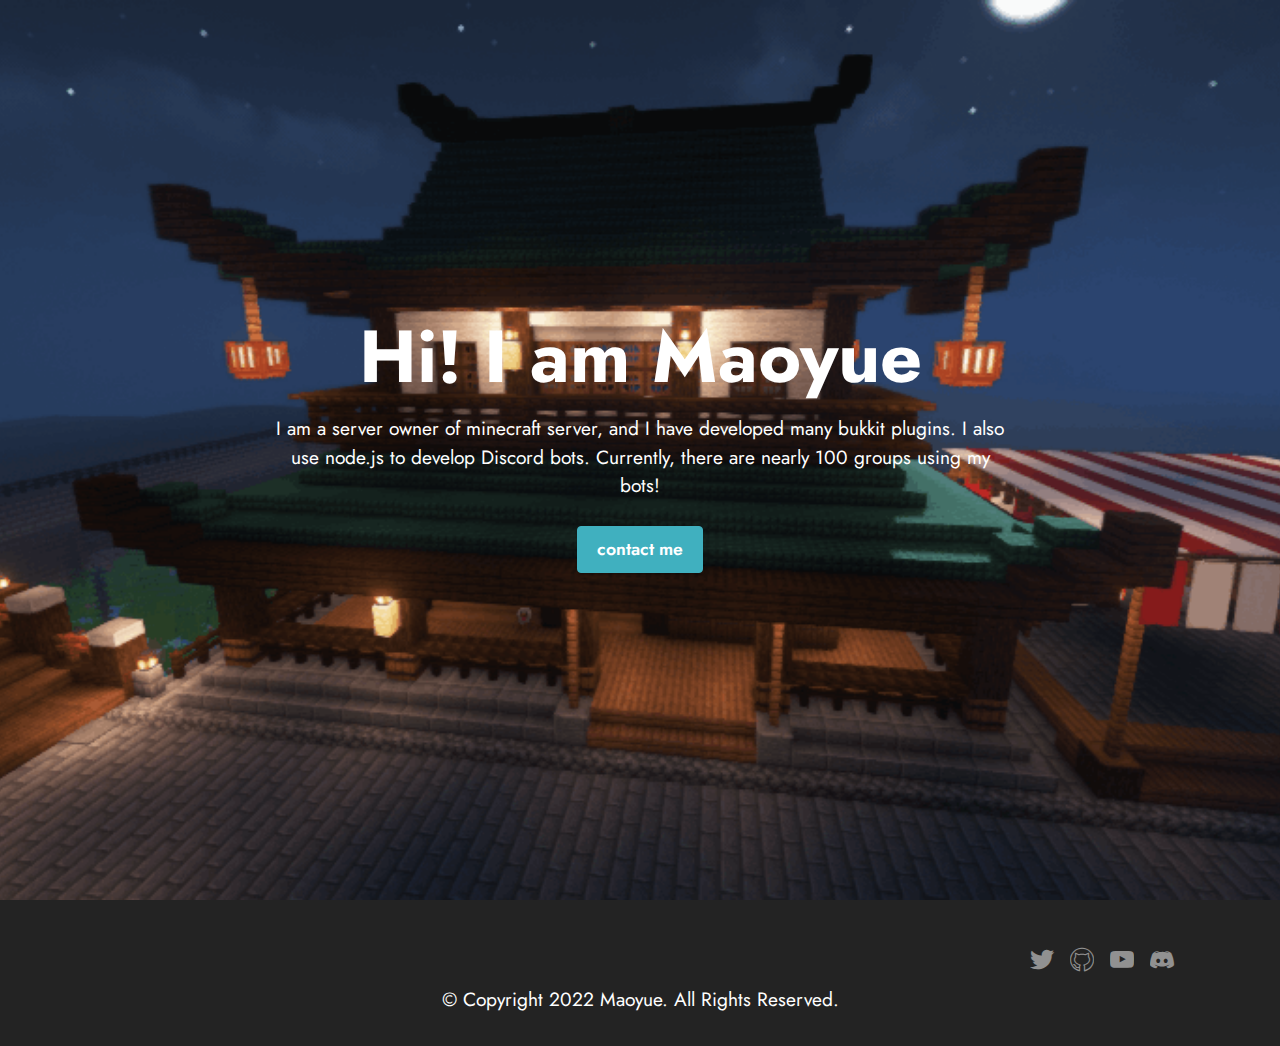
==== index.html @ 78813591 "Add files via upload" ====
<!DOCTYPE html>
<html  >
<head>
  <!-- Site made with Mobirise Website Builder v5.6.11, https://mobirise.com -->
  <meta charset="UTF-8">
  <meta http-equiv="X-UA-Compatible" content="IE=edge">
  <meta name="generator" content="Mobirise v5.6.11, mobirise.com">
  <meta name="twitter:card" content="summary_large_image"/>
  <meta name="twitter:image:src" content="">
  <meta property="og:image" content="">
  <meta name="twitter:title" content="maoyue.me | home">
  <meta name="viewport" content="width=device-width, initial-scale=1, minimum-scale=1">
  <link rel="shortcut icon" href="assets/images/0f787718e14e277b7a47b84ead14e228-128x128.png" type="image/x-icon">
  <meta name="description" content="">
  
  
  <title>maoyue.me | home</title>
  <link rel="stylesheet" href="assets/web/assets/mobirise-icons/mobirise-icons.css">
  <link rel="stylesheet" href="assets/bootstrap/css/bootstrap.min.css">
  <link rel="stylesheet" href="assets/bootstrap/css/bootstrap-grid.min.css">
  <link rel="stylesheet" href="assets/bootstrap/css/bootstrap-reboot.min.css">
  <link rel="stylesheet" href="assets/parallax/jarallax.css">
  <link rel="stylesheet" href="assets/socicon/css/styles.css">
  <link rel="stylesheet" href="assets/theme/css/style.css">
  <link rel="preload" href="https://fonts.googleapis.com/css?family=Jost:100,200,300,400,500,600,700,800,900,100i,200i,300i,400i,500i,600i,700i,800i,900i&display=swap" as="style" onload="this.onload=null;this.rel='stylesheet'">
  <noscript><link rel="stylesheet" href="https://fonts.googleapis.com/css?family=Jost:100,200,300,400,500,600,700,800,900,100i,200i,300i,400i,500i,600i,700i,800i,900i&display=swap"></noscript>
  <link rel="preload" as="style" href="assets/mobirise/css/mbr-additional.css"><link rel="stylesheet" href="assets/mobirise/css/mbr-additional.css" type="text/css">
  
  
  
  
</head>
<body>
  
  <section data-bs-version="5.1" class="header1 cid-s48MCQYojq mbr-fullscreen mbr-parallax-background" id="header1-f">

    

    

    <div class="align-center container">
        <div class="row justify-content-center">
            <div class="col-12 col-lg-8">
                <h1 class="mbr-section-title mbr-fonts-style mb-3 display-1"><strong>Hi! I am Maoyue</strong></h1>
                
                <p class="mbr-text mbr-fonts-style display-7">I am a server owner of minecraft server, and I have developed many bukkit plugins. I also use node.js to develop Discord bots. Currently, there are nearly 100 groups using my bots!</p>
                <div class="mbr-section-btn mt-3"><a class="btn btn-success display-4" href="https://maoyue.me/contact">contact me<br></a></div>
            </div>
        </div>
    </div>
</section>

<section data-bs-version="5.1" class="footer3 cid-s48P1Icc8J" once="footers" id="footer3-i">

    

    

    <div class="container">
        <div class="media-container-row align-center mbr-white">
            <div class="row row-links">
                <ul class="foot-menu">
                    
                    
                    
                    
                    
                <li class="foot-menu-item mbr-fonts-style display-7"></li><li class="foot-menu-item mbr-fonts-style display-7"></li><li class="foot-menu-item mbr-fonts-style display-7"></li></ul>
            </div>
            <div class="row social-row">
                <div class="social-list align-right pb-2">
                    
                    
                    
                    
                    
                    
                <div class="soc-item">
                        <a href="https://twitter.com/xiaoyua4997" target="_blank">
                            <span class="mbr-iconfont mbr-iconfont-social socicon-twitter socicon"></span>
                        </a>
                    </div><div class="soc-item">
                        <a href="https://github.com/MagicTeaMC" target="_blank">
                            <span class="mbr-iconfont mbr-iconfont-social mbri-github"></span>
                        </a>
                    </div><div class="soc-item">
                        <a href="https://www.youtube.com/channel/UCyjsH37Ox4dvccGBCfK5Naw" target="_blank">
                            <span class="mbr-iconfont mbr-iconfont-social socicon-youtube socicon"></span>
                        </a>
                    </div><div class="soc-item">
                        <a href="https://discord.com/users/830785952469352448" target="_blank">
                            <span class="mbr-iconfont mbr-iconfont-social socicon-discord socicon"></span>
                        </a>
                    </div></div>
            </div>
            <div class="row row-copirayt">
                <p class="mbr-text mb-0 mbr-fonts-style mbr-white align-center display-7">
                    © Copyright 2022 Maoyue. All Rights Reserved.
                </p>
            </div>
        </div>
    </div>
  
  
</body>
</html>
---- assets/web/assets/mobirise-icons/mobirise-icons.css ----
@font-face {
  font-family: 'MobiriseIcons';
  src:  url('mobirise-icons.eot?spat4u');
  src:  url('mobirise-icons.eot?spat4u#iefix') format('embedded-opentype'),
    url('mobirise-icons.ttf?spat4u') format('truetype'),
    url('mobirise-icons.woff?spat4u') format('woff'),
    url('mobirise-icons.svg?spat4u#MobiriseIcons') format('svg');
  font-weight: normal;
  font-style: normal;
  font-display: swap;
}

[class^="mbri-"], [class*=" mbri-"] {
  /* use !important to prevent issues with browser extensions that change fonts */
  font-family: MobiriseIcons !important;
  speak: none;
  font-style: normal;
  font-weight: normal;
  font-variant: normal;
  text-transform: none;
  line-height: 1;

  /* Better Font Rendering =========== */
  -webkit-font-smoothing: antialiased;
  -moz-osx-font-smoothing: grayscale;
}

.mbri-add-submenu:before {
  content: "\e900";
}
.mbri-alert:before {
  content: "\e901";
}
.mbri-align-center:before {
  content: "\e902";
}
.mbri-align-justify:before {
  content: "\e903";
}
.mbri-align-left:before {
  content: "\e904";
}
.mbri-align-right:before {
  content: "\e905";
}
.mbri-android:before {
  content: "\e906";
}
.mbri-apple:before {
  content: "\e907";
}
.mbri-arrow-down:before {
  content: "\e908";
}
.mbri-arrow-next:before {
  content: "\e909";
}
.mbri-arrow-prev:before {
  content: "\e90a";
}
.mbri-arrow-up:before {
  content: "\e90b";
}
.mbri-bold:before {
  content: "\e90c";
}
.mbri-bookmark:before {
  content: "\e90d";
}
.mbri-bootstrap:before {
  content: "\e90e";
}
.mbri-briefcase:before {
  content: "\e90f";
}
.mbri-browse:before {
  content: "\e910";
}
.mbri-bulleted-list:before {
  content: "\e911";
}
.mbri-calendar:before {
  content: "\e912";
}
.mbri-camera:before {
  content: "\e913";
}
.mbri-cart-add:before {
  content: "\e914";
}
.mbri-cart-full:before {
  content: "\e915";
}
.mbri-cash:before {
  content: "\e916";
}
.mbri-change-style:before {
  content: "\e917";
}
.mbri-chat:before {
  content: "\e918";
}
.mbri-clock:before {
  content: "\e919";
}
.mbri-close:before {
  content: "\e91a";
}
.mbri-cloud:before {
  content: "\e91b";
}
.mbri-code:before {
  content: "\e91c";
}
.mbri-contact-form:before {
  content: "\e91d";
}
.mbri-credit-card:before {
  content: "\e91e";
}
.mbri-cursor-click:before {
  content: "\e91f";
}
.mbri-cust-feedback:before {
  content: "\e920";
}
.mbri-database:before {
  content: "\e921";
}
.mbri-delivery:before {
  content: "\e922";
}
.mbri-desktop:before {
  content: "\e923";
}
.mbri-devices:before {
  content: "\e924";
}
.mbri-down:before {
  content: "\e925";
}
.mbri-download:before {
  content: "\e989";
}
.mbri-drag-n-drop:before {
  content: "\e927";
}
.mbri-drag-n-drop2:before {
  content: "\e928";
}
.mbri-edit:before {
  content: "\e929";
}
.mbri-edit2:before {
  content: "\e92a";
}
.mbri-error:before {
  content: "\e92b";
}
.mbri-extension:before {
  content: "\e92c";
}
.mbri-features:before {
  content: "\e92d";
}
.mbri-file:before {
  content: "\e92e";
}
.mbri-flag:before {
  content: "\e92f";
}
.mbri-folder:before {
  content: "\e930";
}
.mbri-gift:before {
  content: "\e931";
}
.mbri-github:before {
  content: "\e932";
}
.mbri-globe:before {
  content: "\e933";
}
.mbri-globe-2:before {
  content: "\e934";
}
.mbri-growing-chart:before {
  content: "\e935";
}
.mbri-hearth:before {
  content: "\e936";
}
.mbri-help:before {
  content: "\e937";
}
.mbri-home:before {
  content: "\e938";
}
.mbri-hot-cup:before {
  content: "\e939";
}
.mbri-idea:before {
  content: "\e93a";
}
.mbri-image-gallery:before {
  content: "\e93b";
}
.mbri-image-slider:before {
  content: "\e93c";
}
.mbri-info:before {
  content: "\e93d";
}
.mbri-italic:before {
  content: "\e93e";
}
.mbri-key:before {
  content: "\e93f";
}
.mbri-laptop:before {
  content: "\e940";
}
.mbri-layers:before {
  content: "\e941";
}
.mbri-left-right:before {
  content: "\e942";
}
.mbri-left:before {
  content: "\e943";
}
.mbri-letter:before {
  content: "\e944";
}
.mbri-like:before {
  content: "\e945";
}
.mbri-link:before {
  content: "\e946";
}
.mbri-lock:before {
  content: "\e947";
}
.mbri-login:before {
  content: "\e948";
}
.mbri-logout:before {
  content: "\e949";
}
.mbri-magic-stick:before {
  content: "\e94a";
}
.mbri-map-pin:before {
  content: "\e94b";
}
.mbri-menu:before {
  content: "\e94c";
}
.mbri-mobile:before {
  content: "\e94d";
}
.mbri-mobile2:before {
  content: "\e94e";
}
.mbri-mobirise:before {
  content: "\e94f";
}
.mbri-more-horizontal:before {
  content: "\e950";
}
.mbri-more-vertical:before {
  content: "\e951";
}
.mbri-music:before {
  content: "\e952";
}
.mbri-new-file:before {
  content: "\e953";
}
.mbri-numbered-list:before {
  content: "\e954";
}
.mbri-opened-folder:before {
  content: "\e955";
}
.mbri-pages:before {
  content: "\e956";
}
.mbri-paper-plane:before {
  content: "\e957";
}
.mbri-paperclip:before {
  content: "\e958";
}
.mbri-photo:before {
  content: "\e959";
}
.mbri-photos:before {
  content: "\e95a";
}
.mbri-pin:before {
  content: "\e95b";
}
.mbri-play:before {
  content: "\e95c";
}
.mbri-plus:before {
  content: "\e95d";
}
.mbri-preview:before {
  content: "\e95e";
}
.mbri-print:before {
  content: "\e95f";
}
.mbri-protect:before {
  content: "\e960";
}
.mbri-question:before {
  content: "\e961";
}
.mbri-quote-left:before {
  content: "\e962";
}
.mbri-quote-right:before {
  content: "\e963";
}
.mbri-refresh:before {
  content: "\e964";
}
.mbri-responsive:before {
  content: "\e965";
}
.mbri-right:before {
  content: "\e966";
}
.mbri-rocket:before {
  content: "\e967";
}
.mbri-sad-face:before {
  content: "\e968";
}
.mbri-sale:before {
  content: "\e969";
}
.mbri-save:before {
  content: "\e96a";
}
.mbri-search:before {
  content: "\e96b";
}
.mbri-setting:before {
  content: "\e96c";
}
.mbri-setting2:before {
  content: "\e96d";
}
.mbri-setting3:before {
  content: "\e96e";
}
.mbri-share:before {
  content: "\e96f";
}
.mbri-shopping-bag:before {
  content: "\e970";
}
.mbri-shopping-basket:before {
  content: "\e971";
}
.mbri-shopping-cart:before {
  content: "\e972";
}
.mbri-sites:before {
  content: "\e973";
}
.mbri-smile-face:before {
  content: "\e974";
}
.mbri-speed:before {
  content: "\e975";
}
.mbri-star:before {
  content: "\e976";
}
.mbri-success:before {
  content: "\e977";
}
.mbri-sun:before {
  content: "\e978";
}
.mbri-sun2:before {
  content: "\e979";
}
.mbri-tablet:before {
  content: "\e97a";
}
.mbri-tablet-vertical:before {
  content: "\e97b";
}
.mbri-target:before {
  content: "\e97c";
}
.mbri-timer:before {
  content: "\e97d";
}
.mbri-to-ftp:before {
  content: "\e97e";
}
.mbri-to-local-drive:before {
  content: "\e97f";
}
.mbri-touch-swipe:before {
  content: "\e980";
}
.mbri-touch:before {
  content: "\e981";
}
.mbri-trash:before {
  content: "\e982";
}
.mbri-underline:before {
  content: "\e983";
}
.mbri-unlink:before {
  content: "\e984";
}
.mbri-unlock:before {
  content: "\e985";
}
.mbri-up-down:before {
  content: "\e986";
}
.mbri-up:before {
  content: "\e987";
}
.mbri-update:before {
  content: "\e988";
}
.mbri-upload:before {
 content: "\e926"; 
}
.mbri-user:before {
  content: "\e98a";
}
.mbri-user2:before {
  content: "\e98b";
}
.mbri-users:before {
  content: "\e98c";
}
.mbri-video:before {
  content: "\e98d";
}
.mbri-video-play:before {
  content: "\e98e";
}
.mbri-watch:before {
  content: "\e98f";
}
.mbri-website-theme:before {
  content: "\e990";
}
.mbri-wifi:before {
  content: "\e991";
}
.mbri-windows:before {
  content: "\e992";
}
.mbri-zoom-out:before {
  content: "\e993";
}
.mbri-redo:before {
  content: "\e994";
}
.mbri-undo:before {
  content: "\e995";
}
---- assets/parallax/jarallax.css ----
.jarallax {
    position: relative;
    z-index: 0;
}
.jarallax > .jarallax-img {
    position: absolute;
    object-fit: cover;
    /* support for plugin https://github.com/bfred-it/object-fit-images */
    font-family: 'object-fit: cover;';
    top: 0;
    left: 0;
    width: 100%;
    height: 100%;
    z-index: -1;
}
---- assets/socicon/css/styles.css ----
@charset "UTF-8";

@font-face {
  font-family: 'Socicon';
  src:  url('../fonts/socicon.eot');
  src:  url('../fonts/socicon.eot?#iefix') format('embedded-opentype'),
    url('../fonts/socicon.woff2') format('woff2'),
    url('../fonts/socicon.ttf') format('truetype'),
    url('../fonts/socicon.woff') format('woff'),
    url('../fonts/socicon.svg#socicon') format('svg');
  font-weight: normal;
  font-style: normal;
  font-display: swap;
}

[data-icon]:before {
  font-family: "socicon" !important;
  content: attr(data-icon);
  font-style: normal !important;
  font-weight: normal !important;
  font-variant: normal !important;
  text-transform: none !important;
  speak: none;
  line-height: 1;
  -webkit-font-smoothing: antialiased;
  -moz-osx-font-smoothing: grayscale;
}

[class^="socicon-"], [class*=" socicon-"] {
  /* use !important to prevent issues with browser extensions that change fonts */
  font-family: 'Socicon' !important;
  speak: none;
  font-style: normal;
  font-weight: normal;
  font-variant: normal;
  text-transform: none;
  line-height: 1;

  /* Better Font Rendering =========== */
  -webkit-font-smoothing: antialiased;
  -moz-osx-font-smoothing: grayscale;
}

.socicon-eitaa:before {
  content: "\e97c";
}
.socicon-soroush:before {
  content: "\e97d";
}
.socicon-bale:before {
  content: "\e97e";
}
.socicon-zazzle:before {
  content: "\e97b";
}
.socicon-society6:before {
  content: "\e97a";
}
.socicon-redbubble:before {
  content: "\e979";
}
.socicon-avvo:before {
  content: "\e978";
}
.socicon-stitcher:before {
  content: "\e977";
}
.socicon-googlehangouts:before {
  content: "\e974";
}
.socicon-dlive:before {
  content: "\e975";
}
.socicon-vsco:before {
  content: "\e976";
}
.socicon-flipboard:before {
  content: "\e973";
}
.socicon-ubuntu:before {
  content: "\e958";
}
.socicon-artstation:before {
  content: "\e959";
}
.socicon-invision:before {
  content: "\e95a";
}
.socicon-torial:before {
  content: "\e95b";
}
.socicon-collectorz:before {
  content: "\e95c";
}
.socicon-seenthis:before {
  content: "\e95d";
}
.socicon-googleplaymusic:before {
  content: "\e95e";
}
.socicon-debian:before {
  content: "\e95f";
}
.socicon-filmfreeway:before {
  content: "\e960";
}
.socicon-gnome:before {
  content: "\e961";
}
.socicon-itchio:before {
  content: "\e962";
}
.socicon-jamendo:before {
  content: "\e963";
}
.socicon-mix:before {
  content: "\e964";
}
.socicon-sharepoint:before {
  content: "\e965";
}
.socicon-tinder:before {
  content: "\e966";
}
.socicon-windguru:before {
  content: "\e967";
}
.socicon-cdbaby:before {
  content: "\e968";
}
.socicon-elementaryos:before {
  content: "\e969";
}
.socicon-stage32:before {
  content: "\e96a";
}
.socicon-tiktok:before {
  content: "\e96b";
}
.socicon-gitter:before {
  content: "\e96c";
}
.socicon-letterboxd:before {
  content: "\e96d";
}
.socicon-threema:before {
  content: "\e96e";
}
.socicon-splice:before {
  content: "\e96f";
}
.socicon-metapop:before {
  content: "\e970";
}
.socicon-naver:before {
  content: "\e971";
}
.socicon-remote:before {
  content: "\e972";
}
.socicon-internet:before {
  content: "\e957";
}
.socicon-moddb:before {
  content: "\e94b";
}
.socicon-indiedb:before {
  content: "\e94c";
}
.socicon-traxsource:before {
  content: "\e94d";
}
.socicon-gamefor:before {
  content: "\e94e";
}
.socicon-pixiv:before {
  content: "\e94f";
}
.socicon-myanimelist:before {
  content: "\e950";
}
.socicon-blackberry:before {
  content: "\e951";
}
.socicon-wickr:before {
  content: "\e952";
}
.socicon-spip:before {
  content: "\e953";
}
.socicon-napster:before {
  content: "\e954";
}
.socicon-beatport:before {
  content: "\e955";
}
.socicon-hackerone:before {
  content: "\e956";
}
.socicon-hackernews:before {
  content: "\e946";
}
.socicon-smashwords:before {
  content: "\e947";
}
.socicon-kobo:before {
  content: "\e948";
}
.socicon-bookbub:before {
  content: "\e949";
}
.socicon-mailru:before {
  content: "\e94a";
}
.socicon-gitlab:before {
  content: "\e945";
}
.socicon-instructables:before {
  content: "\e944";
}
.socicon-portfolio:before {
  content: "\e943";
}
.socicon-codered:before {
  content: "\e940";
}
.socicon-origin:before {
  content: "\e941";
}
.socicon-nextdoor:before {
  content: "\e942";
}
.socicon-udemy:before {
  content: "\e93f";
}
.socicon-livemaster:before {
  content: "\e93e";
}
.socicon-crunchbase:before {
  content: "\e93b";
}
.socicon-homefy:before {
  content: "\e93c";
}
.socicon-calendly:before {
  content: "\e93d";
}
.socicon-realtor:before {
  content: "\e90f";
}
.socicon-tidal:before {
  content: "\e910";
}
.socicon-qobuz:before {
  content: "\e911";
}
.socicon-natgeo:before {
  content: "\e912";
}
.socicon-mastodon:before {
  content: "\e913";
}
.socicon-unsplash:before {
  content: "\e914";
}
.socicon-homeadvisor:before {
  content: "\e915";
}
.socicon-angieslist:before {
  content: "\e916";
}
.socicon-codepen:before {
  content: "\e917";
}
.socicon-slack:before {
  content: "\e918";
}
.socicon-openaigym:before {
  content: "\e919";
}
.socicon-logmein:before {
  content: "\e91a";
}
.socicon-fiverr:before {
  content: "\e91b";
}
.socicon-gotomeeting:before {
  content: "\e91c";
}
.socicon-aliexpress:before {
  content: "\e91d";
}
.socicon-guru:before {
  content: "\e91e";
}
.socicon-appstore:before {
  content: "\e91f";
}
.socicon-homes:before {
  content: "\e920";
}
.socicon-zoom:before {
  content: "\e921";
}
.socicon-alibaba:before {
  content: "\e922";
}
.socicon-craigslist:before {
  content: "\e923";
}
.socicon-wix:before {
  content: "\e924";
}
.socicon-redfin:before {
  content: "\e925";
}
.socicon-googlecalendar:before {
  content: "\e926";
}
.socicon-shopify:before {
  content: "\e927";
}
.socicon-freelancer:before {
  content: "\e928";
}
.socicon-seedrs:before {
  content: "\e929";
}
.socicon-bing:before {
  content: "\e92a";
}
.socicon-doodle:before {
  content: "\e92b";
}
.socicon-bonanza:before {
  content: "\e92c";
}
.socicon-squarespace:before {
  content: "\e92d";
}
.socicon-toptal:before {
  content: "\e92e";
}
.socicon-gust:before {
  content: "\e92f";
}
.socicon-ask:before {
  content: "\e930";
}
.socicon-trulia:before {
  content: "\e931";
}
.socicon-loomly:before {
  content: "\e932";
}
.socicon-ghost:before {
  content: "\e933";
}
.socicon-upwork:before {
  content: "\e934";
}
.socicon-fundable:before {
  content: "\e935";
}
.socicon-booking:before {
  content: "\e936";
}
.socicon-googlemaps:before {
  content: "\e937";
}
.socicon-zillow:before {
  content: "\e938";
}
.socicon-niconico:before {
  content: "\e939";
}
.socicon-toneden:before {
  content: "\e93a";
}
.socicon-augment:before {
  content: "\e908";
}
.socicon-bitbucket:before {
  content: "\e909";
}
.socicon-fyuse:before {
  content: "\e90a";
}
.socicon-yt-gaming:before {
  content: "\e90b";
}
.socicon-sketchfab:before {
  content: "\e90c";
}
.socicon-mobcrush:before {
  content: "\e90d";
}
.socicon-microsoft:before {
  content: "\e90e";
}
.socicon-pandora:before {
  content: "\e907";
}
.socicon-messenger:before {
  content: "\e906";
}
.socicon-gamewisp:before {
  content: "\e905";
}
.socicon-bloglovin:before {
  content: "\e904";
}
.socicon-tunein:before {
  content: "\e903";
}
.socicon-gamejolt:before {
  content: "\e901";
}
.socicon-trello:before {
  content: "\e902";
}
.socicon-spreadshirt:before {
  content: "\e900";
}
.socicon-500px:before {
  content: "\e000";
}
.socicon-8tracks:before {
  content: "\e001";
}
.socicon-airbnb:before {
  content: "\e002";
}
.socicon-alliance:before {
  content: "\e003";
}
.socicon-amazon:before {
  content: "\e004";
}
.socicon-amplement:before {
  content: "\e005";
}
.socicon-android:before {
  content: "\e006";
}
.socicon-angellist:before {
  content: "\e007";
}
.socicon-apple:before {
  content: "\e008";
}
.socicon-appnet:before {
  content: "\e009";
}
.socicon-baidu:before {
  content: "\e00a";
}
.socicon-bandcamp:before {
  content: "\e00b";
}
.socicon-battlenet:before {
  content: "\e00c";
}
.socicon-mixer:before {
  content: "\e00d";
}
.socicon-bebee:before {
  content: "\e00e";
}
.socicon-bebo:before {
  content: "\e00f";
}
.socicon-behance:before {
  content: "\e010";
}
.socicon-blizzard:before {
  content: "\e011";
}
.socicon-blogger:before {
  content: "\e012";
}
.socicon-buffer:before {
  content: "\e013";
}
.socicon-chrome:before {
  content: "\e014";
}
.socicon-coderwall:before {
  content: "\e015";
}
.socicon-curse:before {
  content: "\e016";
}
.socicon-dailymotion:before {
  content: "\e017";
}
.socicon-deezer:before {
  content: "\e018";
}
.socicon-delicious:before {
  content: "\e019";
}
.socicon-deviantart:before {
  content: "\e01a";
}
.socicon-diablo:before {
  content: "\e01b";
}
.socicon-digg:before {
  content: "\e01c";
}
.socicon-discord:before {
  content: "\e01d";
}
.socicon-disqus:before {
  content: "\e01e";
}
.socicon-douban:before {
  content: "\e01f";
}
.socicon-draugiem:before {
  content: "\e020";
}
.socicon-dribbble:before {
  content: "\e021";
}
.socicon-drupal:before {
  content: "\e022";
}
.socicon-ebay:before {
  content: "\e023";
}
.socicon-ello:before {
  content: "\e024";
}
.socicon-endomodo:before {
  content: "\e025";
}
.socicon-envato:before {
  content: "\e026";
}
.socicon-etsy:before {
  content: "\e027";
}
.socicon-facebook:before {
  content: "\e028";
}
.socicon-feedburner:before {
  content: "\e029";
}
.socicon-filmweb:before {
  content: "\e02a";
}
.socicon-firefox:before {
  content: "\e02b";
}
.socicon-flattr:before {
  content: "\e02c";
}
.socicon-flickr:before {
  content: "\e02d";
}
.socicon-formulr:before {
  content: "\e02e";
}
.socicon-forrst:before {
  content: "\e02f";
}
.socicon-foursquare:before {
  content: "\e030";
}
.socicon-friendfeed:before {
  content: "\e031";
}
.socicon-github:before {
  content: "\e032";
}
.socicon-goodreads:before {
  content: "\e033";
}
.socicon-google:before {
  content: "\e034";
}
.socicon-googlescholar:before {
  content: "\e035";
}
.socicon-googlegroups:before {
  content: "\e036";
}
.socicon-googlephotos:before {
  content: "\e037";
}
.socicon-googleplus:before {
  content: "\e038";
}
.socicon-grooveshark:before {
  content: "\e039";
}
.socicon-hackerrank:before {
  content: "\e03a";
}
.socicon-hearthstone:before {
  content: "\e03b";
}
.socicon-hellocoton:before {
  content: "\e03c";
}
.socicon-heroes:before {
  content: "\e03d";
}
.socicon-smashcast:before {
  content: "\e03e";
}
.socicon-horde:before {
  content: "\e03f";
}
.socicon-houzz:before {
  content: "\e040";
}
.socicon-icq:before {
  content: "\e041";
}
.socicon-identica:before {
  content: "\e042";
}
.socicon-imdb:before {
  content: "\e043";
}
.socicon-instagram:before {
  content: "\e044";
}
.socicon-issuu:before {
  content: "\e045";
}
.socicon-istock:before {
  content: "\e046";
}
.socicon-itunes:before {
  content: "\e047";
}
.socicon-keybase:before {
  content: "\e048";
}
.socicon-lanyrd:before {
  content: "\e049";
}
.socicon-lastfm:before {
  content: "\e04a";
}
.socicon-line:before {
  content: "\e04b";
}
.socicon-linkedin:before {
  content: "\e04c";
}
.socicon-livejournal:before {
  content: "\e04d";
}
.socicon-lyft:before {
  content: "\e04e";
}
.socicon-macos:before {
  content: "\e04f";
}
.socicon-mail:before {
  content: "\e050";
}
.socicon-medium:before {
  content: "\e051";
}
.socicon-meetup:before {
  content: "\e052";
}
.socicon-mixcloud:before {
  content: "\e053";
}
.socicon-modelmayhem:before {
  content: "\e054";
}
.socicon-mumble:before {
  content: "\e055";
}
.socicon-myspace:before {
  content: "\e056";
}
.socicon-newsvine:before {
  content: "\e057";
}
.socicon-nintendo:before {
  content: "\e058";
}
.socicon-npm:before {
  content: "\e059";
}
.socicon-odnoklassniki:before {
  content: "\e05a";
}
.socicon-openid:before {
  content: "\e05b";
}
.socicon-opera:before {
  content: "\e05c";
}
.socicon-outlook:before {
  content: "\e05d";
}
.socicon-overwatch:before {
  content: "\e05e";
}
.socicon-patreon:before {
  content: "\e05f";
}
.socicon-paypal:before {
  content: "\e060";
}
.socicon-periscope:before {
  content: "\e061";
}
.socicon-persona:before {
  content: "\e062";
}
.socicon-pinterest:before {
  content: "\e063";
}
.socicon-play:before {
  content: "\e064";
}
.socicon-player:before {
  content: "\e065";
}
.socicon-playstation:before {
  content: "\e066";
}
.socicon-pocket:before {
  content: "\e067";
}
.socicon-qq:before {
  content: "\e068";
}
.socicon-quora:before {
  content: "\e069";
}
.socicon-raidcall:before {
  content: "\e06a";
}
.socicon-ravelry:before {
  content: "\e06b";
}
.socicon-reddit:before {
  content: "\e06c";
}
.socicon-renren:before {
  content: "\e06d";
}
.socicon-researchgate:before {
  content: "\e06e";
}
.socicon-residentadvisor:before {
  content: "\e06f";
}
.socicon-reverbnation:before {
  content: "\e070";
}
.socicon-rss:before {
  content: "\e071";
}
.socicon-sharethis:before {
  content: "\e072";
}
.socicon-skype:before {
  content: "\e073";
}
.socicon-slideshare:before {
  content: "\e074";
}
.socicon-smugmug:before {
  content: "\e075";
}
.socicon-snapchat:before {
  content: "\e076";
}
.socicon-songkick:before {
  content: "\e077";
}
.socicon-soundcloud:before {
  content: "\e078";
}
.socicon-spotify:before {
  content: "\e079";
}
.socicon-stackexchange:before {
  content: "\e07a";
}
.socicon-stackoverflow:before {
  content: "\e07b";
}
.socicon-starcraft:before {
  content: "\e07c";
}
.socicon-stayfriends:before {
  content: "\e07d";
}
.socicon-steam:before {
  content: "\e07e";
}
.socicon-storehouse:before {
  content: "\e07f";
}
.socicon-strava:before {
  content: "\e080";
}
.socicon-streamjar:before {
  content: "\e081";
}
.socicon-stumbleupon:before {
  content: "\e082";
}
.socicon-swarm:before {
  content: "\e083";
}
.socicon-teamspeak:before {
  content: "\e084";
}
.socicon-teamviewer:before {
  content: "\e085";
}
.socicon-technorati:before {
  content: "\e086";
}
.socicon-telegram:before {
  content: "\e087";
}
.socicon-tripadvisor:before {
  content: "\e088";
}
.socicon-tripit:before {
  content: "\e089";
}
.socicon-triplej:before {
  content: "\e08a";
}
.socicon-tumblr:before {
  content: "\e08b";
}
.socicon-twitch:before {
  content: "\e08c";
}
.socicon-twitter:before {
  content: "\e08d";
}
.socicon-uber:before {
  content: "\e08e";
}
.socicon-ventrilo:before {
  content: "\e08f";
}
.socicon-viadeo:before {
  content: "\e090";
}
.socicon-viber:before {
  content: "\e091";
}
.socicon-viewbug:before {
  content: "\e092";
}
.socicon-vimeo:before {
  content: "\e093";
}
.socicon-vine:before {
  content: "\e094";
}
.socicon-vkontakte:before {
  content: "\e095";
}
.socicon-warcraft:before {
  content: "\e096";
}
.socicon-wechat:before {
  content: "\e097";
}
.socicon-weibo:before {
  content: "\e098";
}
.socicon-whatsapp:before {
  content: "\e099";
}
.socicon-wikipedia:before {
  content: "\e09a";
}
.socicon-windows:before {
  content: "\e09b";
}
.socicon-wordpress:before {
  content: "\e09c";
}
.socicon-wykop:before {
  content: "\e09d";
}
.socicon-xbox:before {
  content: "\e09e";
}
.socicon-xing:before {
  content: "\e09f";
}
.socicon-yahoo:before {
  content: "\e0a0";
}
.socicon-yammer:before {
  content: "\e0a1";
}
.socicon-yandex:before {
  content: "\e0a2";
}
.socicon-yelp:before {
  content: "\e0a3";
}
.socicon-younow:before {
  content: "\e0a4";
}
.socicon-youtube:before {
  content: "\e0a5";
}
.socicon-zapier:before {
  content: "\e0a6";
}
.socicon-zerply:before {
  content: "\e0a7";
}
.socicon-zomato:before {
  content: "\e0a8";
}
.socicon-zynga:before {
  content: "\e0a9";
}
---- assets/theme/css/style.css ----
@charset "UTF-8";
section {
  background-color: #ffffff;
}

body {
  font-style: normal;
  line-height: 1.5;
  font-weight: 400;
  color: #232323;
  position: relative;
}

button {
  background-color: transparent;
  border-color: transparent;
}

section,
.container,
.container-fluid {
  position: relative;
  word-wrap: break-word;
}

a.mbr-iconfont:hover {
  text-decoration: none;
}

.article .lead p,
.article .lead ul,
.article .lead ol,
.article .lead pre,
.article .lead blockquote {
  margin-bottom: 0;
}

a {
  font-style: normal;
  font-weight: 400;
  cursor: pointer;
}
a, a:hover {
  text-decoration: none;
}

.mbr-section-title {
  font-style: normal;
  line-height: 1.3;
}

.mbr-section-subtitle {
  line-height: 1.3;
}

.mbr-text {
  font-style: normal;
  line-height: 1.7;
}

h1,
h2,
h3,
h4,
h5,
h6,
.display-1,
.display-2,
.display-4,
.display-5,
.display-7,
span,
p,
a {
  line-height: 1;
  word-break: break-word;
  word-wrap: break-word;
  font-weight: 400;
}

b,
strong {
  font-weight: bold;
}

input:-webkit-autofill, input:-webkit-autofill:hover, input:-webkit-autofill:focus, input:-webkit-autofill:active {
  transition-delay: 9999s;
  -webkit-transition-property: background-color, color;
  transition-property: background-color, color;
}

textarea[type=hidden] {
  display: none;
}

section {
  background-position: 50% 50%;
  background-repeat: no-repeat;
  background-size: cover;
}
section .mbr-background-video,
section .mbr-background-video-preview {
  position: absolute;
  bottom: 0;
  left: 0;
  right: 0;
  top: 0;
}

.hidden {
  visibility: hidden;
}

.mbr-z-index20 {
  z-index: 20;
}

/*! Base colors */
.mbr-white {
  color: #ffffff;
}

.mbr-black {
  color: #111111;
}

.mbr-bg-white {
  background-color: #ffffff;
}

.mbr-bg-black {
  background-color: #000000;
}

/*! Text-aligns */
.align-left {
  text-align: left;
}

.align-center {
  text-align: center;
}

.align-right {
  text-align: right;
}

/*! Font-weight  */
.mbr-light {
  font-weight: 300;
}

.mbr-regular {
  font-weight: 400;
}

.mbr-semibold {
  font-weight: 500;
}

.mbr-bold {
  font-weight: 700;
}

/*! Media  */
.media-content {
  flex-basis: 100%;
}

.media-container-row {
  display: flex;
  flex-direction: row;
  flex-wrap: wrap;
  justify-content: center;
  align-content: center;
  align-items: start;
}
.media-container-row .media-size-item {
  width: 400px;
}

.media-container-column {
  display: flex;
  flex-direction: column;
  flex-wrap: wrap;
  justify-content: center;
  align-content: center;
  align-items: stretch;
}
.media-container-column > * {
  width: 100%;
}

@media (min-width: 992px) {
  .media-container-row {
    flex-wrap: nowrap;
  }
}
figure {
  margin-bottom: 0;
  overflow: hidden;
}

figure[mbr-media-size] {
  transition: width 0.1s;
}

img,
iframe {
  display: block;
  width: 100%;
}

.card {
  background-color: transparent;
  border: none;
}

.card-box {
  width: 100%;
}

.card-img {
  text-align: center;
  flex-shrink: 0;
  -webkit-flex-shrink: 0;
}

.media {
  max-width: 100%;
  margin: 0 auto;
}

.mbr-figure {
  align-self: center;
}

.media-container > div {
  max-width: 100%;
}

.mbr-figure img,
.card-img img {
  width: 100%;
}

@media (max-width: 991px) {
  .media-size-item {
    width: auto !important;
  }

  .media {
    width: auto;
  }

  .mbr-figure {
    width: 100% !important;
  }
}
/*! Buttons */
.mbr-section-btn {
  margin-left: -0.6rem;
  margin-right: -0.6rem;
  font-size: 0;
}

.btn {
  font-weight: 600;
  border-width: 1px;
  font-style: normal;
  margin: 0.6rem 0.6rem;
  white-space: normal;
  transition: all 0.2s ease-in-out;
  display: inline-flex;
  align-items: center;
  justify-content: center;
  word-break: break-word;
}

.btn-sm {
  font-weight: 600;
  letter-spacing: 0px;
  transition: all 0.3s ease-in-out;
}

.btn-md {
  font-weight: 600;
  letter-spacing: 0px;
  transition: all 0.3s ease-in-out;
}

.btn-lg {
  font-weight: 600;
  letter-spacing: 0px;
  transition: all 0.3s ease-in-out;
}

.btn-form {
  margin: 0;
}
.btn-form:hover {
  cursor: pointer;
}

nav .mbr-section-btn {
  margin-left: 0rem;
  margin-right: 0rem;
}

/*! Btn icon margin */
.btn .mbr-iconfont,
.btn.btn-sm .mbr-iconfont {
  order: 1;
  cursor: pointer;
  margin-left: 0.5rem;
  vertical-align: sub;
}

.btn.btn-md .mbr-iconfont,
.btn.btn-md .mbr-iconfont {
  margin-left: 0.8rem;
}

.mbr-regular {
  font-weight: 400;
}

.mbr-semibold {
  font-weight: 500;
}

.mbr-bold {
  font-weight: 700;
}

[type=submit] {
  -webkit-appearance: none;
}

/*! Full-screen */
.mbr-fullscreen .mbr-overlay {
  min-height: 100vh;
}

.mbr-fullscreen {
  display: flex;
  display: -moz-flex;
  display: -ms-flex;
  display: -o-flex;
  align-items: center;
  min-height: 100vh;
  padding-top: 3rem;
  padding-bottom: 3rem;
}

/*! Map */
.map {
  height: 25rem;
  position: relative;
}
.map iframe {
  width: 100%;
  height: 100%;
}

/*! Scroll to top arrow */
.mbr-arrow-up {
  bottom: 25px;
  right: 90px;
  position: fixed;
  text-align: right;
  z-index: 5000;
  color: #ffffff;
  font-size: 22px;
}

.mbr-arrow-up a {
  background: rgba(0, 0, 0, 0.2);
  border-radius: 50%;
  color: #fff;
  display: inline-block;
  height: 60px;
  width: 60px;
  border: 2px solid #fff;
  outline-style: none !important;
  position: relative;
  text-decoration: none;
  transition: all 0.3s ease-in-out;
  cursor: pointer;
  text-align: center;
}
.mbr-arrow-up a:hover {
  background-color: rgba(0, 0, 0, 0.4);
}
.mbr-arrow-up a i {
  line-height: 60px;
}

.mbr-arrow-up-icon {
  display: block;
  color: #fff;
}

.mbr-arrow-up-icon::before {
  content: "›";
  display: inline-block;
  font-family: serif;
  font-size: 22px;
  line-height: 1;
  font-style: normal;
  position: relative;
  top: 6px;
  left: -4px;
  transform: rotate(-90deg);
}

/*! Arrow Down */
.mbr-arrow {
  position: absolute;
  bottom: 45px;
  left: 50%;
  width: 60px;
  height: 60px;
  cursor: pointer;
  background-color: rgba(80, 80, 80, 0.5);
  border-radius: 50%;
  transform: translateX(-50%);
}
@media (max-width: 767px) {
  .mbr-arrow {
    display: none;
  }
}
.mbr-arrow > a {
  display: inline-block;
  text-decoration: none;
  outline-style: none;
  -webkit-animation: arrowdown 1.7s ease-in-out infinite;
          animation: arrowdown 1.7s ease-in-out infinite;
  color: #ffffff;
}
.mbr-arrow > a > i {
  position: absolute;
  top: -2px;
  left: 15px;
  font-size: 2rem;
}

#scrollToTop a i::before {
  content: "";
  position: absolute;
  display: block;
  border-bottom: 2.5px solid #fff;
  border-left: 2.5px solid #fff;
  width: 27.8%;
  height: 27.8%;
  left: 50%;
  top: 51%;
  transform: translateY(-30%) translateX(-50%) rotate(135deg);
}

@keyframes arrowdown {
  0% {
    transform: translateY(0px);
  }
  50% {
    transform: translateY(-5px);
  }
  100% {
    transform: translateY(0px);
  }
}
@-webkit-keyframes arrowdown {
  0% {
    transform: translateY(0px);
  }
  50% {
    transform: translateY(-5px);
  }
  100% {
    transform: translateY(0px);
  }
}
@media (max-width: 500px) {
  .mbr-arrow-up {
    left: 0;
    right: 0;
    text-align: center;
  }
}
/*Gradients animation*/
@keyframes gradient-animation {
  from {
    background-position: 0% 100%;
    -webkit-animation-timing-function: ease-in-out;
            animation-timing-function: ease-in-out;
  }
  to {
    background-position: 100% 0%;
    -webkit-animation-timing-function: ease-in-out;
            animation-timing-function: ease-in-out;
  }
}
@-webkit-keyframes gradient-animation {
  from {
    background-position: 0% 100%;
    -webkit-animation-timing-function: ease-in-out;
            animation-timing-function: ease-in-out;
  }
  to {
    background-position: 100% 0%;
    -webkit-animation-timing-function: ease-in-out;
            animation-timing-function: ease-in-out;
  }
}
.bg-gradient {
  background-size: 200% 200%;
  animation: gradient-animation 5s infinite alternate;
  -webkit-animation: gradient-animation 5s infinite alternate;
}

.menu .navbar-brand {
  display: -webkit-flex;
}
.menu .navbar-brand span {
  display: flex;
  display: -webkit-flex;
}
.menu .navbar-brand .navbar-caption-wrap {
  display: -webkit-flex;
}
.menu .navbar-brand .navbar-logo img {
  display: -webkit-flex;
  width: auto;
}
@media (min-width: 768px) and (max-width: 991px) {
  .menu .navbar-toggleable-sm .navbar-nav {
    display: -ms-flexbox;
  }
}
@media (max-width: 991px) {
  .menu .navbar-collapse {
    max-height: 93.5vh;
  }
  .menu .navbar-collapse.show {
    overflow: auto;
  }
}
@media (min-width: 992px) {
  .menu .navbar-nav.nav-dropdown {
    display: -webkit-flex;
  }
  .menu .navbar-toggleable-sm .navbar-collapse {
    display: -webkit-flex !important;
  }
  .menu .collapsed .navbar-collapse {
    max-height: 93.5vh;
  }
  .menu .collapsed .navbar-collapse.show {
    overflow: auto;
  }
}
@media (max-width: 767px) {
  .menu .navbar-collapse {
    max-height: 80vh;
  }
}

.nav-link .mbr-iconfont {
  margin-right: 0.5rem;
}

.navbar {
  display: -webkit-flex;
  -webkit-flex-wrap: wrap;
  -webkit-align-items: center;
  -webkit-justify-content: space-between;
}

.navbar-collapse {
  -webkit-flex-basis: 100%;
  -webkit-flex-grow: 1;
  -webkit-align-items: center;
}

.nav-dropdown .link {
  padding: 0.667em 1.667em !important;
  margin: 0 !important;
}

.nav {
  display: -webkit-flex;
  -webkit-flex-wrap: wrap;
}

.row {
  display: -webkit-flex;
  -webkit-flex-wrap: wrap;
}

.justify-content-center {
  -webkit-justify-content: center;
}

.form-inline {
  display: -webkit-flex;
}

.card-wrapper {
  -webkit-flex: 1;
}

.carousel-control {
  z-index: 10;
  display: -webkit-flex;
}

.carousel-controls {
  display: -webkit-flex;
}

.media {
  display: -webkit-flex;
}

.form-group:focus {
  outline: none;
}

.jq-selectbox__select {
  padding: 7px 0;
  position: relative;
}

.jq-selectbox__dropdown {
  overflow: hidden;
  border-radius: 10px;
  position: absolute;
  top: 100%;
  left: 0 !important;
  width: 100% !important;
}

.jq-selectbox__trigger-arrow {
  right: 0;
  transform: translateY(-50%);
}

.jq-selectbox li {
  padding: 1.07em 0.5em;
}

input[type=range] {
  padding-left: 0 !important;
  padding-right: 0 !important;
}

.modal-dialog,
.modal-content {
  height: 100%;
}

.modal-dialog .carousel-inner {
  height: calc(100vh - 1.75rem);
}
@media (max-width: 575px) {
  .modal-dialog .carousel-inner {
    height: calc(100vh - 1rem);
  }
}

.carousel-item {
  text-align: center;
}

.carousel-item img {
  margin: auto;
}

.navbar-toggler {
  align-self: flex-start;
  padding: 0.25rem 0.75rem;
  font-size: 1.25rem;
  line-height: 1;
  background: transparent;
  border: 1px solid transparent;
  border-radius: 0.25rem;
}

.navbar-toggler:focus,
.navbar-toggler:hover {
  text-decoration: none;
  box-shadow: none;
}

.navbar-toggler-icon {
  display: inline-block;
  width: 1.5em;
  height: 1.5em;
  vertical-align: middle;
  content: "";
  background: no-repeat center center;
  background-size: 100% 100%;
}

.navbar-toggler-left {
  position: absolute;
  left: 1rem;
}

.navbar-toggler-right {
  position: absolute;
  right: 1rem;
}

.card-img {
  width: auto;
}

.menu .navbar.collapsed:not(.beta-menu) {
  flex-direction: column;
}

.carousel-item.active,
.carousel-item-next,
.carousel-item-prev {
  display: flex;
}

.note-air-layout .dropup .dropdown-menu,
.note-air-layout .navbar-fixed-bottom .dropdown .dropdown-menu {
  bottom: initial !important;
}

html,
body {
  height: auto;
  min-height: 100vh;
}

.dropup .dropdown-toggle::after {
  display: none;
}

.form-asterisk {
  font-family: initial;
  position: absolute;
  top: -2px;
  font-weight: normal;
}

.form-control-label {
  position: relative;
  cursor: pointer;
  margin-bottom: 0.357em;
  padding: 0;
}

.alert {
  color: #ffffff;
  border-radius: 0;
  border: 0;
  font-size: 1.1rem;
  line-height: 1.5;
  margin-bottom: 1.875rem;
  padding: 1.25rem;
  position: relative;
  text-align: center;
}
.alert.alert-form::after {
  background-color: inherit;
  bottom: -7px;
  content: "";
  display: block;
  height: 14px;
  left: 50%;
  margin-left: -7px;
  position: absolute;
  transform: rotate(45deg);
  width: 14px;
}

.form-control {
  background-color: #ffffff;
  background-clip: border-box;
  color: #232323;
  line-height: 1rem !important;
  height: auto;
  padding: 0.6rem 1.2rem;
  transition: border-color 0.25s ease 0s;
  border: 1px solid transparent !important;
  border-radius: 4px;
  box-shadow: rgba(0, 0, 0, 0.07) 0px 1px 1px 0px, rgba(0, 0, 0, 0.07) 0px 1px 3px 0px, rgba(0, 0, 0, 0.03) 0px 0px 0px 1px;
}
.form-active .form-control:invalid {
  border-color: red;
}

form .row {
  margin-left: -0.6rem;
  margin-right: -0.6rem;
}
form .row [class*=col] {
  padding-left: 0.6rem;
  padding-right: 0.6rem;
}

form .mbr-section-btn {
  margin: 0;
  padding-left: 0.6rem;
  padding-right: 0.6rem;
}

form .btn {
  display: flex;
  padding: 0.6rem 1.2rem;
  margin: 0;
}

form .form-check-input {
  margin-top: 0.5;
}

textarea.form-control {
  line-height: 1.5rem !important;
}

.form-group {
  margin-bottom: 1.2rem;
}

.form-control,
form .btn {
  min-height: 48px;
}

.gdpr-block label span.textGDPR input[name=gdpr] {
  top: 7px;
}

.form-control:focus {
  box-shadow: none;
}

:focus {
  outline: none;
}

.mbr-overlay {
  background-color: #000;
  bottom: 0;
  left: 0;
  opacity: 0.5;
  position: absolute;
  right: 0;
  top: 0;
  z-index: 0;
  pointer-events: none;
}

blockquote {
  font-style: italic;
  padding: 3rem;
  font-size: 1.09rem;
  position: relative;
  border-left: 3px solid;
}

ul,
ol,
pre,
blockquote {
  margin-bottom: 2.3125rem;
}

.mt-4 {
  margin-top: 2rem !important;
}

.mb-4 {
  margin-bottom: 2rem !important;
}

@media (min-width: 992px) {
  .container {
    padding-left: 16px;
    padding-right: 16px;
  }

  .row {
    margin-left: -16px;
    margin-right: -16px;
  }
  .row > [class*=col] {
    padding-left: 16px;
    padding-right: 16px;
  }
}
@media (min-width: 768px) {
  .container-fluid {
    padding-left: 32px;
    padding-right: 32px;
  }
}
@media (min-width: 768px) and (max-width: 991px) {
  .mbr-container {
    padding-left: 32px;
    padding-right: 32px;
  }
}
@media (max-width: 767px) {
  .mbr-container {
    padding-left: 16px;
    padding-right: 16px;
  }
}
.card-wrapper,
.item-wrapper {
  overflow: hidden;
}

.app-video-wrapper > img {
  opacity: 1;
}

.item {
  position: relative;
}

.dropdown-menu .dropdown-menu {
  left: 100%;
}

.dropdown-item + .dropdown-menu {
  display: none;
}

.dropdown-item:hover + .dropdown-menu,
.dropdown-menu:hover {
  display: block;
}

@media (min-aspect-ratio: 16/9) {
  .mbr-video-foreground {
    height: 300% !important;
    top: -100% !important;
  }
}
@media (max-aspect-ratio: 16/9) {
  .mbr-video-foreground {
    width: 300% !important;
    left: -100% !important;
  }
}.engine {
	position: absolute;
	text-indent: -2400px;
	text-align: center;
	padding: 0;
	top: 0;
	left: -2400px;
}
---- assets/mobirise/css/mbr-additional.css ----
body {
  font-family: Jost;
}
.display-1 {
  font-family: 'Jost', sans-serif;
  font-size: 4.6rem;
  line-height: 1.1;
}
.display-1 > .mbr-iconfont {
  font-size: 5.75rem;
}
.display-2 {
  font-family: 'Jost', sans-serif;
  font-size: 3rem;
  line-height: 1.1;
}
.display-2 > .mbr-iconfont {
  font-size: 3.75rem;
}
.display-4 {
  font-family: 'Jost', sans-serif;
  font-size: 1.1rem;
  line-height: 1.5;
}
.display-4 > .mbr-iconfont {
  font-size: 1.375rem;
}
.display-5 {
  font-family: 'Jost', sans-serif;
  font-size: 2.2rem;
  line-height: 1.5;
}
.display-5 > .mbr-iconfont {
  font-size: 2.75rem;
}
.display-7 {
  font-family: 'Jost', sans-serif;
  font-size: 1.2rem;
  line-height: 1.5;
}
.display-7 > .mbr-iconfont {
  font-size: 1.5rem;
}
/* ---- Fluid typography for mobile devices ---- */
/* 1.4 - font scale ratio ( bootstrap == 1.42857 ) */
/* 100vw - current viewport width */
/* (48 - 20)  48 == 48rem == 768px, 20 == 20rem == 320px(minimal supported viewport) */
/* 0.65 - min scale variable, may vary */
@media (max-width: 992px) {
  .display-1 {
    font-size: 3.68rem;
  }
}
@media (max-width: 768px) {
  .display-1 {
    font-size: 3.22rem;
    font-size: calc( 2.26rem + (4.6 - 2.26) * ((100vw - 20rem) / (48 - 20)));
    line-height: calc( 1.1 * (2.26rem + (4.6 - 2.26) * ((100vw - 20rem) / (48 - 20))));
  }
  .display-2 {
    font-size: 2.4rem;
    font-size: calc( 1.7rem + (3 - 1.7) * ((100vw - 20rem) / (48 - 20)));
    line-height: calc( 1.3 * (1.7rem + (3 - 1.7) * ((100vw - 20rem) / (48 - 20))));
  }
  .display-4 {
    font-size: 0.88rem;
    font-size: calc( 1.0350000000000001rem + (1.1 - 1.0350000000000001) * ((100vw - 20rem) / (48 - 20)));
    line-height: calc( 1.4 * (1.0350000000000001rem + (1.1 - 1.0350000000000001) * ((100vw - 20rem) / (48 - 20))));
  }
  .display-5 {
    font-size: 1.76rem;
    font-size: calc( 1.42rem + (2.2 - 1.42) * ((100vw - 20rem) / (48 - 20)));
    line-height: calc( 1.4 * (1.42rem + (2.2 - 1.42) * ((100vw - 20rem) / (48 - 20))));
  }
  .display-7 {
    font-size: 0.96rem;
    font-size: calc( 1.07rem + (1.2 - 1.07) * ((100vw - 20rem) / (48 - 20)));
    line-height: calc( 1.4 * (1.07rem + (1.2 - 1.07) * ((100vw - 20rem) / (48 - 20))));
  }
}
/* Buttons */
.btn {
  padding: 0.6rem 1.2rem;
  border-radius: 4px;
}
.btn-sm {
  padding: 0.6rem 1.2rem;
  border-radius: 4px;
}
.btn-md {
  padding: 0.6rem 1.2rem;
  border-radius: 4px;
}
.btn-lg {
  padding: 1rem 2.6rem;
  border-radius: 4px;
}
.bg-primary {
  background-color: #353535 !important;
}
.bg-success {
  background-color: #40b0bf !important;
}
.bg-info {
  background-color: #47b5ed !important;
}
.bg-warning {
  background-color: #ffe161 !important;
}
.bg-danger {
  background-color: #ff9966 !important;
}
.btn-primary,
.btn-primary:active {
  background-color: #353535 !important;
  border-color: #353535 !important;
  color: #ffffff !important;
  box-shadow: 0 2px 2px 0 rgba(0, 0, 0, 0.2);
}
.btn-primary:hover,
.btn-primary:focus,
.btn-primary.focus,
.btn-primary.active {
  color: #ffffff !important;
  background-color: #0a0a0a !important;
  border-color: #0a0a0a !important;
  box-shadow: 0 2px 5px 0 rgba(0, 0, 0, 0.2);
}
.btn-primary.disabled,
.btn-primary:disabled {
  color: #ffffff !important;
  background-color: #0a0a0a !important;
  border-color: #0a0a0a !important;
}
.btn-secondary,
.btn-secondary:active {
  background-color: #ff6666 !important;
  border-color: #ff6666 !important;
  color: #ffffff !important;
  box-shadow: 0 2px 2px 0 rgba(0, 0, 0, 0.2);
}
.btn-secondary:hover,
.btn-secondary:focus,
.btn-secondary.focus,
.btn-secondary.active {
  color: #ffffff !important;
  background-color: #ff0f0f !important;
  border-color: #ff0f0f !important;
  box-shadow: 0 2px 5px 0 rgba(0, 0, 0, 0.2);
}
.btn-secondary.disabled,
.btn-secondary:disabled {
  color: #ffffff !important;
  background-color: #ff0f0f !important;
  border-color: #ff0f0f !important;
}
.btn-info,
.btn-info:active {
  background-color: #47b5ed !important;
  border-color: #47b5ed !important;
  color: #ffffff !important;
  box-shadow: 0 2px 2px 0 rgba(0, 0, 0, 0.2);
}
.btn-info:hover,
.btn-info:focus,
.btn-info.focus,
.btn-info.active {
  color: #ffffff !important;
  background-color: #148cca !important;
  border-color: #148cca !important;
  box-shadow: 0 2px 5px 0 rgba(0, 0, 0, 0.2);
}
.btn-info.disabled,
.btn-info:disabled {
  color: #ffffff !important;
  background-color: #148cca !important;
  border-color: #148cca !important;
}
.btn-success,
.btn-success:active {
  background-color: #40b0bf !important;
  border-color: #40b0bf !important;
  color: #ffffff !important;
  box-shadow: 0 2px 2px 0 rgba(0, 0, 0, 0.2);
}
.btn-success:hover,
.btn-success:focus,
.btn-success.focus,
.btn-success.active {
  color: #ffffff !important;
  background-color: #2a747e !important;
  border-color: #2a747e !important;
  box-shadow: 0 2px 5px 0 rgba(0, 0, 0, 0.2);
}
.btn-success.disabled,
.btn-success:disabled {
  color: #ffffff !important;
  background-color: #2a747e !important;
  border-color: #2a747e !important;
}
.btn-warning,
.btn-warning:active {
  background-color: #ffe161 !important;
  border-color: #ffe161 !important;
  color: #614f00 !important;
  box-shadow: 0 2px 2px 0 rgba(0, 0, 0, 0.2);
}
.btn-warning:hover,
.btn-warning:focus,
.btn-warning.focus,
.btn-warning.active {
  color: #0a0800 !important;
  background-color: #ffd10a !important;
  border-color: #ffd10a !important;
  box-shadow: 0 2px 5px 0 rgba(0, 0, 0, 0.2);
}
.btn-warning.disabled,
.btn-warning:disabled {
  color: #614f00 !important;
  background-color: #ffd10a !important;
  border-color: #ffd10a !important;
}
.btn-danger,
.btn-danger:active {
  background-color: #ff9966 !important;
  border-color: #ff9966 !important;
  color: #ffffff !important;
  box-shadow: 0 2px 2px 0 rgba(0, 0, 0, 0.2);
}
.btn-danger:hover,
.btn-danger:focus,
.btn-danger.focus,
.btn-danger.active {
  color: #ffffff !important;
  background-color: #ff5f0f !important;
  border-color: #ff5f0f !important;
  box-shadow: 0 2px 5px 0 rgba(0, 0, 0, 0.2);
}
.btn-danger.disabled,
.btn-danger:disabled {
  color: #ffffff !important;
  background-color: #ff5f0f !important;
  border-color: #ff5f0f !important;
}
.btn-white,
.btn-white:active {
  background-color: #fafafa !important;
  border-color: #fafafa !important;
  color: #7a7a7a !important;
  box-shadow: 0 2px 2px 0 rgba(0, 0, 0, 0.2);
}
.btn-white:hover,
.btn-white:focus,
.btn-white.focus,
.btn-white.active {
  color: #4f4f4f !important;
  background-color: #cfcfcf !important;
  border-color: #cfcfcf !important;
  box-shadow: 0 2px 5px 0 rgba(0, 0, 0, 0.2);
}
.btn-white.disabled,
.btn-white:disabled {
  color: #7a7a7a !important;
  background-color: #cfcfcf !important;
  border-color: #cfcfcf !important;
}
.btn-black,
.btn-black:active {
  background-color: #232323 !important;
  border-color: #232323 !important;
  color: #ffffff !important;
  box-shadow: 0 2px 2px 0 rgba(0, 0, 0, 0.2);
}
.btn-black:hover,
.btn-black:focus,
.btn-black.focus,
.btn-black.active {
  color: #ffffff !important;
  background-color: #000000 !important;
  border-color: #000000 !important;
  box-shadow: 0 2px 5px 0 rgba(0, 0, 0, 0.2);
}
.btn-black.disabled,
.btn-black:disabled {
  color: #ffffff !important;
  background-color: #000000 !important;
  border-color: #000000 !important;
}
.btn-primary-outline,
.btn-primary-outline:active {
  background-color: transparent !important;
  border-color: transparent;
  color: #353535;
}
.btn-primary-outline:hover,
.btn-primary-outline:focus,
.btn-primary-outline.focus,
.btn-primary-outline.active {
  color: #0a0a0a !important;
  background-color: transparent!important;
  border-color: transparent!important;
  box-shadow: none!important;
}
.btn-primary-outline.disabled,
.btn-primary-outline:disabled {
  color: #ffffff !important;
  background-color: #353535 !important;
  border-color: #353535 !important;
}
.btn-secondary-outline,
.btn-secondary-outline:active {
  background-color: transparent !important;
  border-color: transparent;
  color: #ff6666;
}
.btn-secondary-outline:hover,
.btn-secondary-outline:focus,
.btn-secondary-outline.focus,
.btn-secondary-outline.active {
  color: #ff0f0f !important;
  background-color: transparent!important;
  border-color: transparent!important;
  box-shadow: none!important;
}
.btn-secondary-outline.disabled,
.btn-secondary-outline:disabled {
  color: #ffffff !important;
  background-color: #ff6666 !important;
  border-color: #ff6666 !important;
}
.btn-info-outline,
.btn-info-outline:active {
  background-color: transparent !important;
  border-color: transparent;
  color: #47b5ed;
}
.btn-info-outline:hover,
.btn-info-outline:focus,
.btn-info-outline.focus,
.btn-info-outline.active {
  color: #148cca !important;
  background-color: transparent!important;
  border-color: transparent!important;
  box-shadow: none!important;
}
.btn-info-outline.disabled,
.btn-info-outline:disabled {
  color: #ffffff !important;
  background-color: #47b5ed !important;
  border-color: #47b5ed !important;
}
.btn-success-outline,
.btn-success-outline:active {
  background-color: transparent !important;
  border-color: transparent;
  color: #40b0bf;
}
.btn-success-outline:hover,
.btn-success-outline:focus,
.btn-success-outline.focus,
.btn-success-outline.active {
  color: #2a747e !important;
  background-color: transparent!important;
  border-color: transparent!important;
  box-shadow: none!important;
}
.btn-success-outline.disabled,
.btn-success-outline:disabled {
  color: #ffffff !important;
  background-color: #40b0bf !important;
  border-color: #40b0bf !important;
}
.btn-warning-outline,
.btn-warning-outline:active {
  background-color: transparent !important;
  border-color: transparent;
  color: #ffe161;
}
.btn-warning-outline:hover,
.btn-warning-outline:focus,
.btn-warning-outline.focus,
.btn-warning-outline.active {
  color: #ffd10a !important;
  background-color: transparent!important;
  border-color: transparent!important;
  box-shadow: none!important;
}
.btn-warning-outline.disabled,
.btn-warning-outline:disabled {
  color: #614f00 !important;
  background-color: #ffe161 !important;
  border-color: #ffe161 !important;
}
.btn-danger-outline,
.btn-danger-outline:active {
  background-color: transparent !important;
  border-color: transparent;
  color: #ff9966;
}
.btn-danger-outline:hover,
.btn-danger-outline:focus,
.btn-danger-outline.focus,
.btn-danger-outline.active {
  color: #ff5f0f !important;
  background-color: transparent!important;
  border-color: transparent!important;
  box-shadow: none!important;
}
.btn-danger-outline.disabled,
.btn-danger-outline:disabled {
  color: #ffffff !important;
  background-color: #ff9966 !important;
  border-color: #ff9966 !important;
}
.btn-black-outline,
.btn-black-outline:active {
  background-color: transparent !important;
  border-color: transparent;
  color: #232323;
}
.btn-black-outline:hover,
.btn-black-outline:focus,
.btn-black-outline.focus,
.btn-black-outline.active {
  color: #000000 !important;
  background-color: transparent!important;
  border-color: transparent!important;
  box-shadow: none!important;
}
.btn-black-outline.disabled,
.btn-black-outline:disabled {
  color: #ffffff !important;
  background-color: #232323 !important;
  border-color: #232323 !important;
}
.btn-white-outline,
.btn-white-outline:active {
  background-color: transparent !important;
  border-color: transparent;
  color: #fafafa;
}
.btn-white-outline:hover,
.btn-white-outline:focus,
.btn-white-outline.focus,
.btn-white-outline.active {
  color: #cfcfcf !important;
  background-color: transparent!important;
  border-color: transparent!important;
  box-shadow: none!important;
}
.btn-white-outline.disabled,
.btn-white-outline:disabled {
  color: #7a7a7a !important;
  background-color: #fafafa !important;
  border-color: #fafafa !important;
}
.text-primary {
  color: #353535 !important;
}
.text-secondary {
  color: #ff6666 !important;
}
.text-success {
  color: #40b0bf !important;
}
.text-info {
  color: #47b5ed !important;
}
.text-warning {
  color: #ffe161 !important;
}
.text-danger {
  color: #ff9966 !important;
}
.text-white {
  color: #fafafa !important;
}
.text-black {
  color: #232323 !important;
}
a.text-primary:hover,
a.text-primary:focus,
a.text-primary.active {
  color: #020202 !important;
}
a.text-secondary:hover,
a.text-secondary:focus,
a.text-secondary.active {
  color: #ff0000 !important;
}
a.text-success:hover,
a.text-success:focus,
a.text-success.active {
  color: #266a73 !important;
}
a.text-info:hover,
a.text-info:focus,
a.text-info.active {
  color: #1283bc !important;
}
a.text-warning:hover,
a.text-warning:focus,
a.text-warning.active {
  color: #facb00 !important;
}
a.text-danger:hover,
a.text-danger:focus,
a.text-danger.active {
  color: #ff5500 !important;
}
a.text-white:hover,
a.text-white:focus,
a.text-white.active {
  color: #c7c7c7 !important;
}
a.text-black:hover,
a.text-black:focus,
a.text-black.active {
  color: #000000 !important;
}
a[class*="text-"]:not(.nav-link):not(.dropdown-item):not([role]):not(.navbar-caption) {
  position: relative;
  background-image: transparent;
  background-size: 10000px 2px;
  background-repeat: no-repeat;
  background-position: 0px 1.2em;
  background-position: -10000px 1.2em;
}
a[class*="text-"]:not(.nav-link):not(.dropdown-item):not([role]):not(.navbar-caption):hover {
  transition: background-position 2s ease-in-out;
  background-image: linear-gradient(currentColor 50%, currentColor 50%);
  background-position: 0px 1.2em;
}
.nav-tabs .nav-link.active {
  color: #353535;
}
.nav-tabs .nav-link:not(.active) {
  color: #232323;
}
.alert-success {
  background-color: #70c770;
}
.alert-info {
  background-color: #47b5ed;
}
.alert-warning {
  background-color: #ffe161;
}
.alert-danger {
  background-color: #ff9966;
}
.mbr-gallery-filter li.active .btn {
  background-color: #353535;
  border-color: #353535;
  color: #ffffff;
}
.mbr-gallery-filter li.active .btn:focus {
  box-shadow: none;
}
a,
a:hover {
  color: #353535;
}
.mbr-plan-header.bg-primary .mbr-plan-subtitle,
.mbr-plan-header.bg-primary .mbr-plan-price-desc {
  color: #a8a8a8;
}
.mbr-plan-header.bg-success .mbr-plan-subtitle,
.mbr-plan-header.bg-success .mbr-plan-price-desc {
  color: #a0d8df;
}
.mbr-plan-header.bg-info .mbr-plan-subtitle,
.mbr-plan-header.bg-info .mbr-plan-price-desc {
  color: #ffffff;
}
.mbr-plan-header.bg-warning .mbr-plan-subtitle,
.mbr-plan-header.bg-warning .mbr-plan-price-desc {
  color: #ffffff;
}
.mbr-plan-header.bg-danger .mbr-plan-subtitle,
.mbr-plan-header.bg-danger .mbr-plan-price-desc {
  color: #ffffff;
}
/* Scroll to top button*/
.scrollToTop_wraper {
  display: none;
}
.form-control {
  font-family: 'Jost', sans-serif;
  font-size: 1.1rem;
  line-height: 1.5;
  font-weight: 400;
}
.form-control > .mbr-iconfont {
  font-size: 1.375rem;
}
.form-control:hover,
.form-control:focus {
  box-shadow: rgba(0, 0, 0, 0.07) 0px 1px 1px 0px, rgba(0, 0, 0, 0.07) 0px 1px 3px 0px, rgba(0, 0, 0, 0.03) 0px 0px 0px 1px;
  border-color: #353535 !important;
}
.form-control:-webkit-input-placeholder {
  font-family: 'Jost', sans-serif;
  font-size: 1.1rem;
  line-height: 1.5;
  font-weight: 400;
}
.form-control:-webkit-input-placeholder > .mbr-iconfont {
  font-size: 1.375rem;
}
blockquote {
  border-color: #353535;
}
/* Forms */
.jq-selectbox li:hover,
.jq-selectbox li.selected {
  background-color: #353535;
  color: #ffffff;
}
.jq-number__spin {
  transition: 0.25s ease;
}
.jq-number__spin:hover {
  border-color: #353535;
}
.jq-selectbox .jq-selectbox__trigger-arrow,
.jq-number__spin.minus:after,
.jq-number__spin.plus:after {
  transition: 0.4s;
  border-top-color: #353535;
  border-bottom-color: #353535;
}
.jq-selectbox:hover .jq-selectbox__trigger-arrow,
.jq-number__spin.minus:hover:after,
.jq-number__spin.plus:hover:after {
  border-top-color: #353535;
  border-bottom-color: #353535;
}
.xdsoft_datetimepicker .xdsoft_calendar td.xdsoft_default,
.xdsoft_datetimepicker .xdsoft_calendar td.xdsoft_current,
.xdsoft_datetimepicker .xdsoft_timepicker .xdsoft_time_box > div > div.xdsoft_current {
  color: #ffffff !important;
  background-color: #353535 !important;
  box-shadow: none !important;
}
.xdsoft_datetimepicker .xdsoft_calendar td:hover,
.xdsoft_datetimepicker .xdsoft_timepicker .xdsoft_time_box > div > div:hover {
  color: #000000 !important;
  background: #ff6666 !important;
  box-shadow: none !important;
}
.lazy-bg {
  background-image: none !important;
}
.lazy-placeholder:not(section),
.lazy-none {
  display: block;
  position: relative;
  padding-bottom: 56.25%;
  width: 100%;
  height: auto;
}
iframe.lazy-placeholder,
.lazy-placeholder:after {
  content: '';
  position: absolute;
  width: 200px;
  height: 200px;
  background: transparent no-repeat center;
  background-size: contain;
  top: 50%;
  left: 50%;
  transform: translateX(-50%) translateY(-50%);
  background-image: url("data:image/svg+xml;charset=UTF-8,%3csvg width='32' height='32' viewBox='0 0 64 64' xmlns='http://www.w3.org/2000/svg' stroke='%23353535' %3e%3cg fill='none' fill-rule='evenodd'%3e%3cg transform='translate(16 16)' stroke-width='2'%3e%3ccircle stroke-opacity='.5' cx='16' cy='16' r='16'/%3e%3cpath d='M32 16c0-9.94-8.06-16-16-16'%3e%3canimateTransform attributeName='transform' type='rotate' from='0 16 16' to='360 16 16' dur='1s' repeatCount='indefinite'/%3e%3c/path%3e%3c/g%3e%3c/g%3e%3c/svg%3e");
}
section.lazy-placeholder:after {
  opacity: 0.5;
}
body {
  overflow-x: hidden;
}
a {
  transition: color 0.6s;
}
.cid-s48MCQYojq {
  background-image: url("../../../assets/images/2022-08-24-18.02.32-854x480.png");
}
.cid-s48MCQYojq .mbr-section-title {
  text-align: center;
  color: #ffffff;
}
.cid-s48MCQYojq .mbr-text,
.cid-s48MCQYojq .mbr-section-btn {
  color: #ffffff;
  text-align: center;
}
@media (max-width: 991px) {
  .cid-s48MCQYojq .mbr-section-title,
  .cid-s48MCQYojq .mbr-section-btn,
  .cid-s48MCQYojq .mbr-text {
    text-align: center;
  }
}
.cid-s48P1Icc8J {
  padding-top: 2rem;
  padding-bottom: 2rem;
  background-color: #232323;
}
.cid-s48P1Icc8J .row-links {
  width: 100%;
  justify-content: center;
}
.cid-s48P1Icc8J .social-row {
  width: 100%;
  justify-content: center;
}
.cid-s48P1Icc8J .media-container-row {
  flex-direction: column;
  justify-content: center;
  align-items: center;
}
.cid-s48P1Icc8J .media-container-row .foot-menu {
  list-style: none;
  display: flex;
  justify-content: center;
  flex-wrap: wrap;
  padding: 0;
  margin-bottom: 0;
}
.cid-s48P1Icc8J .media-container-row .foot-menu li {
  padding: 0 1rem 1rem 1rem;
}
.cid-s48P1Icc8J .media-container-row .foot-menu li p {
  margin: 0;
}
.cid-s48P1Icc8J .media-container-row .social-list {
  padding-left: 0;
  margin-bottom: 0;
  list-style: none;
  display: flex;
  flex-wrap: wrap;
  justify-content: flex-end;
}
.cid-s48P1Icc8J .media-container-row .social-list .mbr-iconfont-social {
  font-size: 1.5rem;
  color: #ffffff;
}
.cid-s48P1Icc8J .media-container-row .social-list .soc-item {
  margin: 0 .5rem;
}
.cid-s48P1Icc8J .media-container-row .social-list a {
  margin: 0;
  opacity: .5;
  transition: .2s linear;
}
.cid-s48P1Icc8J .media-container-row .social-list a:hover {
  opacity: 1;
}
@media (max-width: 767px) {
  .cid-s48P1Icc8J .media-container-row .social-list {
    -webkit-justify-content: center;
    justify-content: center;
  }
}
.cid-s48P1Icc8J .media-container-row .row-copirayt {
  word-break: break-word;
  width: 100%;
}
.cid-s48P1Icc8J .media-container-row .row-copirayt p {
  width: 100%;
}
.cid-s48P1Icc8J foot-menu-item {
  text-align: right;
}
.cid-tfqCUzGjB8 {
  padding-top: 5rem;
  padding-bottom: 5rem;
  background-color: #ffffff;
}
.cid-tfqCUzGjB8 .mbr-fallback-image.disabled {
  display: none;
}
.cid-tfqCUzGjB8 .mbr-fallback-image {
  display: block;
  background-size: cover;
  background-position: center center;
  width: 100%;
  height: 100%;
  position: absolute;
  top: 0;
}
.cid-tfqCUzGjB8 .image-wrapper {
  display: flex;
  align-items: center;
}
.cid-tfqCUzGjB8 .card-wrapper {
  margin-bottom: 2rem;
  display: flex;
  border-radius: 4px;
  background: #fafafa;
}
@media (max-width: 991px) {
  .cid-tfqCUzGjB8 .card-wrapper {
    padding: 1rem 2rem;
  }
}
@media (min-width: 992px) {
  .cid-tfqCUzGjB8 .card-wrapper {
    padding: 2rem 4rem;
  }
}
.cid-tfqCUzGjB8 .mbr-iconfont {
  font-size: 2rem;
  padding-right: 1.5rem;
  color: #353535;
}
.cid-tfqCUzGjB8 P {
  text-align: left;
}
.cid-tfqGdLtqZt {
  padding-top: 30px;
  padding-bottom: 30px;
  background-color: #232323;
  overflow: hidden;
}
---- assets/mobirise/css/mbr-additional.css ----
body {
  font-family: Jost;
}
.display-1 {
  font-family: 'Jost', sans-serif;
  font-size: 4.6rem;
  line-height: 1.1;
}
.display-1 > .mbr-iconfont {
  font-size: 5.75rem;
}
.display-2 {
  font-family: 'Jost', sans-serif;
  font-size: 3rem;
  line-height: 1.1;
}
.display-2 > .mbr-iconfont {
  font-size: 3.75rem;
}
.display-4 {
  font-family: 'Jost', sans-serif;
  font-size: 1.1rem;
  line-height: 1.5;
}
.display-4 > .mbr-iconfont {
  font-size: 1.375rem;
}
.display-5 {
  font-family: 'Jost', sans-serif;
  font-size: 2.2rem;
  line-height: 1.5;
}
.display-5 > .mbr-iconfont {
  font-size: 2.75rem;
}
.display-7 {
  font-family: 'Jost', sans-serif;
  font-size: 1.2rem;
  line-height: 1.5;
}
.display-7 > .mbr-iconfont {
  font-size: 1.5rem;
}
/* ---- Fluid typography for mobile devices ---- */
/* 1.4 - font scale ratio ( bootstrap == 1.42857 ) */
/* 100vw - current viewport width */
/* (48 - 20)  48 == 48rem == 768px, 20 == 20rem == 320px(minimal supported viewport) */
/* 0.65 - min scale variable, may vary */
@media (max-width: 992px) {
  .display-1 {
    font-size: 3.68rem;
  }
}
@media (max-width: 768px) {
  .display-1 {
    font-size: 3.22rem;
    font-size: calc( 2.26rem + (4.6 - 2.26) * ((100vw - 20rem) / (48 - 20)));
    line-height: calc( 1.1 * (2.26rem + (4.6 - 2.26) * ((100vw - 20rem) / (48 - 20))));
  }
  .display-2 {
    font-size: 2.4rem;
    font-size: calc( 1.7rem + (3 - 1.7) * ((100vw - 20rem) / (48 - 20)));
    line-height: calc( 1.3 * (1.7rem + (3 - 1.7) * ((100vw - 20rem) / (48 - 20))));
  }
  .display-4 {
    font-size: 0.88rem;
    font-size: calc( 1.0350000000000001rem + (1.1 - 1.0350000000000001) * ((100vw - 20rem) / (48 - 20)));
    line-height: calc( 1.4 * (1.0350000000000001rem + (1.1 - 1.0350000000000001) * ((100vw - 20rem) / (48 - 20))));
  }
  .display-5 {
    font-size: 1.76rem;
    font-size: calc( 1.42rem + (2.2 - 1.42) * ((100vw - 20rem) / (48 - 20)));
    line-height: calc( 1.4 * (1.42rem + (2.2 - 1.42) * ((100vw - 20rem) / (48 - 20))));
  }
  .display-7 {
    font-size: 0.96rem;
    font-size: calc( 1.07rem + (1.2 - 1.07) * ((100vw - 20rem) / (48 - 20)));
    line-height: calc( 1.4 * (1.07rem + (1.2 - 1.07) * ((100vw - 20rem) / (48 - 20))));
  }
}
/* Buttons */
.btn {
  padding: 0.6rem 1.2rem;
  border-radius: 4px;
}
.btn-sm {
  padding: 0.6rem 1.2rem;
  border-radius: 4px;
}
.btn-md {
  padding: 0.6rem 1.2rem;
  border-radius: 4px;
}
.btn-lg {
  padding: 1rem 2.6rem;
  border-radius: 4px;
}
.bg-primary {
  background-color: #353535 !important;
}
.bg-success {
  background-color: #40b0bf !important;
}
.bg-info {
  background-color: #47b5ed !important;
}
.bg-warning {
  background-color: #ffe161 !important;
}
.bg-danger {
  background-color: #ff9966 !important;
}
.btn-primary,
.btn-primary:active {
  background-color: #353535 !important;
  border-color: #353535 !important;
  color: #ffffff !important;
  box-shadow: 0 2px 2px 0 rgba(0, 0, 0, 0.2);
}
.btn-primary:hover,
.btn-primary:focus,
.btn-primary.focus,
.btn-primary.active {
  color: #ffffff !important;
  background-color: #0a0a0a !important;
  border-color: #0a0a0a !important;
  box-shadow: 0 2px 5px 0 rgba(0, 0, 0, 0.2);
}
.btn-primary.disabled,
.btn-primary:disabled {
  color: #ffffff !important;
  background-color: #0a0a0a !important;
  border-color: #0a0a0a !important;
}
.btn-secondary,
.btn-secondary:active {
  background-color: #ff6666 !important;
  border-color: #ff6666 !important;
  color: #ffffff !important;
  box-shadow: 0 2px 2px 0 rgba(0, 0, 0, 0.2);
}
.btn-secondary:hover,
.btn-secondary:focus,
.btn-secondary.focus,
.btn-secondary.active {
  color: #ffffff !important;
  background-color: #ff0f0f !important;
  border-color: #ff0f0f !important;
  box-shadow: 0 2px 5px 0 rgba(0, 0, 0, 0.2);
}
.btn-secondary.disabled,
.btn-secondary:disabled {
  color: #ffffff !important;
  background-color: #ff0f0f !important;
  border-color: #ff0f0f !important;
}
.btn-info,
.btn-info:active {
  background-color: #47b5ed !important;
  border-color: #47b5ed !important;
  color: #ffffff !important;
  box-shadow: 0 2px 2px 0 rgba(0, 0, 0, 0.2);
}
.btn-info:hover,
.btn-info:focus,
.btn-info.focus,
.btn-info.active {
  color: #ffffff !important;
  background-color: #148cca !important;
  border-color: #148cca !important;
  box-shadow: 0 2px 5px 0 rgba(0, 0, 0, 0.2);
}
.btn-info.disabled,
.btn-info:disabled {
  color: #ffffff !important;
  background-color: #148cca !important;
  border-color: #148cca !important;
}
.btn-success,
.btn-success:active {
  background-color: #40b0bf !important;
  border-color: #40b0bf !important;
  color: #ffffff !important;
  box-shadow: 0 2px 2px 0 rgba(0, 0, 0, 0.2);
}
.btn-success:hover,
.btn-success:focus,
.btn-success.focus,
.btn-success.active {
  color: #ffffff !important;
  background-color: #2a747e !important;
  border-color: #2a747e !important;
  box-shadow: 0 2px 5px 0 rgba(0, 0, 0, 0.2);
}
.btn-success.disabled,
.btn-success:disabled {
  color: #ffffff !important;
  background-color: #2a747e !important;
  border-color: #2a747e !important;
}
.btn-warning,
.btn-warning:active {
  background-color: #ffe161 !important;
  border-color: #ffe161 !important;
  color: #614f00 !important;
  box-shadow: 0 2px 2px 0 rgba(0, 0, 0, 0.2);
}
.btn-warning:hover,
.btn-warning:focus,
.btn-warning.focus,
.btn-warning.active {
  color: #0a0800 !important;
  background-color: #ffd10a !important;
  border-color: #ffd10a !important;
  box-shadow: 0 2px 5px 0 rgba(0, 0, 0, 0.2);
}
.btn-warning.disabled,
.btn-warning:disabled {
  color: #614f00 !important;
  background-color: #ffd10a !important;
  border-color: #ffd10a !important;
}
.btn-danger,
.btn-danger:active {
  background-color: #ff9966 !important;
  border-color: #ff9966 !important;
  color: #ffffff !important;
  box-shadow: 0 2px 2px 0 rgba(0, 0, 0, 0.2);
}
.btn-danger:hover,
.btn-danger:focus,
.btn-danger.focus,
.btn-danger.active {
  color: #ffffff !important;
  background-color: #ff5f0f !important;
  border-color: #ff5f0f !important;
  box-shadow: 0 2px 5px 0 rgba(0, 0, 0, 0.2);
}
.btn-danger.disabled,
.btn-danger:disabled {
  color: #ffffff !important;
  background-color: #ff5f0f !important;
  border-color: #ff5f0f !important;
}
.btn-white,
.btn-white:active {
  background-color: #fafafa !important;
  border-color: #fafafa !important;
  color: #7a7a7a !important;
  box-shadow: 0 2px 2px 0 rgba(0, 0, 0, 0.2);
}
.btn-white:hover,
.btn-white:focus,
.btn-white.focus,
.btn-white.active {
  color: #4f4f4f !important;
  background-color: #cfcfcf !important;
  border-color: #cfcfcf !important;
  box-shadow: 0 2px 5px 0 rgba(0, 0, 0, 0.2);
}
.btn-white.disabled,
.btn-white:disabled {
  color: #7a7a7a !important;
  background-color: #cfcfcf !important;
  border-color: #cfcfcf !important;
}
.btn-black,
.btn-black:active {
  background-color: #232323 !important;
  border-color: #232323 !important;
  color: #ffffff !important;
  box-shadow: 0 2px 2px 0 rgba(0, 0, 0, 0.2);
}
.btn-black:hover,
.btn-black:focus,
.btn-black.focus,
.btn-black.active {
  color: #ffffff !important;
  background-color: #000000 !important;
  border-color: #000000 !important;
  box-shadow: 0 2px 5px 0 rgba(0, 0, 0, 0.2);
}
.btn-black.disabled,
.btn-black:disabled {
  color: #ffffff !important;
  background-color: #000000 !important;
  border-color: #000000 !important;
}
.btn-primary-outline,
.btn-primary-outline:active {
  background-color: transparent !important;
  border-color: transparent;
  color: #353535;
}
.btn-primary-outline:hover,
.btn-primary-outline:focus,
.btn-primary-outline.focus,
.btn-primary-outline.active {
  color: #0a0a0a !important;
  background-color: transparent!important;
  border-color: transparent!important;
  box-shadow: none!important;
}
.btn-primary-outline.disabled,
.btn-primary-outline:disabled {
  color: #ffffff !important;
  background-color: #353535 !important;
  border-color: #353535 !important;
}
.btn-secondary-outline,
.btn-secondary-outline:active {
  background-color: transparent !important;
  border-color: transparent;
  color: #ff6666;
}
.btn-secondary-outline:hover,
.btn-secondary-outline:focus,
.btn-secondary-outline.focus,
.btn-secondary-outline.active {
  color: #ff0f0f !important;
  background-color: transparent!important;
  border-color: transparent!important;
  box-shadow: none!important;
}
.btn-secondary-outline.disabled,
.btn-secondary-outline:disabled {
  color: #ffffff !important;
  background-color: #ff6666 !important;
  border-color: #ff6666 !important;
}
.btn-info-outline,
.btn-info-outline:active {
  background-color: transparent !important;
  border-color: transparent;
  color: #47b5ed;
}
.btn-info-outline:hover,
.btn-info-outline:focus,
.btn-info-outline.focus,
.btn-info-outline.active {
  color: #148cca !important;
  background-color: transparent!important;
  border-color: transparent!important;
  box-shadow: none!important;
}
.btn-info-outline.disabled,
.btn-info-outline:disabled {
  color: #ffffff !important;
  background-color: #47b5ed !important;
  border-color: #47b5ed !important;
}
.btn-success-outline,
.btn-success-outline:active {
  background-color: transparent !important;
  border-color: transparent;
  color: #40b0bf;
}
.btn-success-outline:hover,
.btn-success-outline:focus,
.btn-success-outline.focus,
.btn-success-outline.active {
  color: #2a747e !important;
  background-color: transparent!important;
  border-color: transparent!important;
  box-shadow: none!important;
}
.btn-success-outline.disabled,
.btn-success-outline:disabled {
  color: #ffffff !important;
  background-color: #40b0bf !important;
  border-color: #40b0bf !important;
}
.btn-warning-outline,
.btn-warning-outline:active {
  background-color: transparent !important;
  border-color: transparent;
  color: #ffe161;
}
.btn-warning-outline:hover,
.btn-warning-outline:focus,
.btn-warning-outline.focus,
.btn-warning-outline.active {
  color: #ffd10a !important;
  background-color: transparent!important;
  border-color: transparent!important;
  box-shadow: none!important;
}
.btn-warning-outline.disabled,
.btn-warning-outline:disabled {
  color: #614f00 !important;
  background-color: #ffe161 !important;
  border-color: #ffe161 !important;
}
.btn-danger-outline,
.btn-danger-outline:active {
  background-color: transparent !important;
  border-color: transparent;
  color: #ff9966;
}
.btn-danger-outline:hover,
.btn-danger-outline:focus,
.btn-danger-outline.focus,
.btn-danger-outline.active {
  color: #ff5f0f !important;
  background-color: transparent!important;
  border-color: transparent!important;
  box-shadow: none!important;
}
.btn-danger-outline.disabled,
.btn-danger-outline:disabled {
  color: #ffffff !important;
  background-color: #ff9966 !important;
  border-color: #ff9966 !important;
}
.btn-black-outline,
.btn-black-outline:active {
  background-color: transparent !important;
  border-color: transparent;
  color: #232323;
}
.btn-black-outline:hover,
.btn-black-outline:focus,
.btn-black-outline.focus,
.btn-black-outline.active {
  color: #000000 !important;
  background-color: transparent!important;
  border-color: transparent!important;
  box-shadow: none!important;
}
.btn-black-outline.disabled,
.btn-black-outline:disabled {
  color: #ffffff !important;
  background-color: #232323 !important;
  border-color: #232323 !important;
}
.btn-white-outline,
.btn-white-outline:active {
  background-color: transparent !important;
  border-color: transparent;
  color: #fafafa;
}
.btn-white-outline:hover,
.btn-white-outline:focus,
.btn-white-outline.focus,
.btn-white-outline.active {
  color: #cfcfcf !important;
  background-color: transparent!important;
  border-color: transparent!important;
  box-shadow: none!important;
}
.btn-white-outline.disabled,
.btn-white-outline:disabled {
  color: #7a7a7a !important;
  background-color: #fafafa !important;
  border-color: #fafafa !important;
}
.text-primary {
  color: #353535 !important;
}
.text-secondary {
  color: #ff6666 !important;
}
.text-success {
  color: #40b0bf !important;
}
.text-info {
  color: #47b5ed !important;
}
.text-warning {
  color: #ffe161 !important;
}
.text-danger {
  color: #ff9966 !important;
}
.text-white {
  color: #fafafa !important;
}
.text-black {
  color: #232323 !important;
}
a.text-primary:hover,
a.text-primary:focus,
a.text-primary.active {
  color: #020202 !important;
}
a.text-secondary:hover,
a.text-secondary:focus,
a.text-secondary.active {
  color: #ff0000 !important;
}
a.text-success:hover,
a.text-success:focus,
a.text-success.active {
  color: #266a73 !important;
}
a.text-info:hover,
a.text-info:focus,
a.text-info.active {
  color: #1283bc !important;
}
a.text-warning:hover,
a.text-warning:focus,
a.text-warning.active {
  color: #facb00 !important;
}
a.text-danger:hover,
a.text-danger:focus,
a.text-danger.active {
  color: #ff5500 !important;
}
a.text-white:hover,
a.text-white:focus,
a.text-white.active {
  color: #c7c7c7 !important;
}
a.text-black:hover,
a.text-black:focus,
a.text-black.active {
  color: #000000 !important;
}
a[class*="text-"]:not(.nav-link):not(.dropdown-item):not([role]):not(.navbar-caption) {
  position: relative;
  background-image: transparent;
  background-size: 10000px 2px;
  background-repeat: no-repeat;
  background-position: 0px 1.2em;
  background-position: -10000px 1.2em;
}
a[class*="text-"]:not(.nav-link):not(.dropdown-item):not([role]):not(.navbar-caption):hover {
  transition: background-position 2s ease-in-out;
  background-image: linear-gradient(currentColor 50%, currentColor 50%);
  background-position: 0px 1.2em;
}
.nav-tabs .nav-link.active {
  color: #353535;
}
.nav-tabs .nav-link:not(.active) {
  color: #232323;
}
.alert-success {
  background-color: #70c770;
}
.alert-info {
  background-color: #47b5ed;
}
.alert-warning {
  background-color: #ffe161;
}
.alert-danger {
  background-color: #ff9966;
}
.mbr-gallery-filter li.active .btn {
  background-color: #353535;
  border-color: #353535;
  color: #ffffff;
}
.mbr-gallery-filter li.active .btn:focus {
  box-shadow: none;
}
a,
a:hover {
  color: #353535;
}
.mbr-plan-header.bg-primary .mbr-plan-subtitle,
.mbr-plan-header.bg-primary .mbr-plan-price-desc {
  color: #a8a8a8;
}
.mbr-plan-header.bg-success .mbr-plan-subtitle,
.mbr-plan-header.bg-success .mbr-plan-price-desc {
  color: #a0d8df;
}
.mbr-plan-header.bg-info .mbr-plan-subtitle,
.mbr-plan-header.bg-info .mbr-plan-price-desc {
  color: #ffffff;
}
.mbr-plan-header.bg-warning .mbr-plan-subtitle,
.mbr-plan-header.bg-warning .mbr-plan-price-desc {
  color: #ffffff;
}
.mbr-plan-header.bg-danger .mbr-plan-subtitle,
.mbr-plan-header.bg-danger .mbr-plan-price-desc {
  color: #ffffff;
}
/* Scroll to top button*/
.scrollToTop_wraper {
  display: none;
}
.form-control {
  font-family: 'Jost', sans-serif;
  font-size: 1.1rem;
  line-height: 1.5;
  font-weight: 400;
}
.form-control > .mbr-iconfont {
  font-size: 1.375rem;
}
.form-control:hover,
.form-control:focus {
  box-shadow: rgba(0, 0, 0, 0.07) 0px 1px 1px 0px, rgba(0, 0, 0, 0.07) 0px 1px 3px 0px, rgba(0, 0, 0, 0.03) 0px 0px 0px 1px;
  border-color: #353535 !important;
}
.form-control:-webkit-input-placeholder {
  font-family: 'Jost', sans-serif;
  font-size: 1.1rem;
  line-height: 1.5;
  font-weight: 400;
}
.form-control:-webkit-input-placeholder > .mbr-iconfont {
  font-size: 1.375rem;
}
blockquote {
  border-color: #353535;
}
/* Forms */
.jq-selectbox li:hover,
.jq-selectbox li.selected {
  background-color: #353535;
  color: #ffffff;
}
.jq-number__spin {
  transition: 0.25s ease;
}
.jq-number__spin:hover {
  border-color: #353535;
}
.jq-selectbox .jq-selectbox__trigger-arrow,
.jq-number__spin.minus:after,
.jq-number__spin.plus:after {
  transition: 0.4s;
  border-top-color: #353535;
  border-bottom-color: #353535;
}
.jq-selectbox:hover .jq-selectbox__trigger-arrow,
.jq-number__spin.minus:hover:after,
.jq-number__spin.plus:hover:after {
  border-top-color: #353535;
  border-bottom-color: #353535;
}
.xdsoft_datetimepicker .xdsoft_calendar td.xdsoft_default,
.xdsoft_datetimepicker .xdsoft_calendar td.xdsoft_current,
.xdsoft_datetimepicker .xdsoft_timepicker .xdsoft_time_box > div > div.xdsoft_current {
  color: #ffffff !important;
  background-color: #353535 !important;
  box-shadow: none !important;
}
.xdsoft_datetimepicker .xdsoft_calendar td:hover,
.xdsoft_datetimepicker .xdsoft_timepicker .xdsoft_time_box > div > div:hover {
  color: #000000 !important;
  background: #ff6666 !important;
  box-shadow: none !important;
}
.lazy-bg {
  background-image: none !important;
}
.lazy-placeholder:not(section),
.lazy-none {
  display: block;
  position: relative;
  padding-bottom: 56.25%;
  width: 100%;
  height: auto;
}
iframe.lazy-placeholder,
.lazy-placeholder:after {
  content: '';
  position: absolute;
  width: 200px;
  height: 200px;
  background: transparent no-repeat center;
  background-size: contain;
  top: 50%;
  left: 50%;
  transform: translateX(-50%) translateY(-50%);
  background-image: url("data:image/svg+xml;charset=UTF-8,%3csvg width='32' height='32' viewBox='0 0 64 64' xmlns='http://www.w3.org/2000/svg' stroke='%23353535' %3e%3cg fill='none' fill-rule='evenodd'%3e%3cg transform='translate(16 16)' stroke-width='2'%3e%3ccircle stroke-opacity='.5' cx='16' cy='16' r='16'/%3e%3cpath d='M32 16c0-9.94-8.06-16-16-16'%3e%3canimateTransform attributeName='transform' type='rotate' from='0 16 16' to='360 16 16' dur='1s' repeatCount='indefinite'/%3e%3c/path%3e%3c/g%3e%3c/g%3e%3c/svg%3e");
}
section.lazy-placeholder:after {
  opacity: 0.5;
}
body {
  overflow-x: hidden;
}
a {
  transition: color 0.6s;
}
.cid-s48MCQYojq {
  background-image: url("../../../assets/images/2022-08-24-18.02.32-854x480.png");
}
.cid-s48MCQYojq .mbr-section-title {
  text-align: center;
  color: #ffffff;
}
.cid-s48MCQYojq .mbr-text,
.cid-s48MCQYojq .mbr-section-btn {
  color: #ffffff;
  text-align: center;
}
@media (max-width: 991px) {
  .cid-s48MCQYojq .mbr-section-title,
  .cid-s48MCQYojq .mbr-section-btn,
  .cid-s48MCQYojq .mbr-text {
    text-align: center;
  }
}
.cid-s48P1Icc8J {
  padding-top: 2rem;
  padding-bottom: 2rem;
  background-color: #232323;
}
.cid-s48P1Icc8J .row-links {
  width: 100%;
  justify-content: center;
}
.cid-s48P1Icc8J .social-row {
  width: 100%;
  justify-content: center;
}
.cid-s48P1Icc8J .media-container-row {
  flex-direction: column;
  justify-content: center;
  align-items: center;
}
.cid-s48P1Icc8J .media-container-row .foot-menu {
  list-style: none;
  display: flex;
  justify-content: center;
  flex-wrap: wrap;
  padding: 0;
  margin-bottom: 0;
}
.cid-s48P1Icc8J .media-container-row .foot-menu li {
  padding: 0 1rem 1rem 1rem;
}
.cid-s48P1Icc8J .media-container-row .foot-menu li p {
  margin: 0;
}
.cid-s48P1Icc8J .media-container-row .social-list {
  padding-left: 0;
  margin-bottom: 0;
  list-style: none;
  display: flex;
  flex-wrap: wrap;
  justify-content: flex-end;
}
.cid-s48P1Icc8J .media-container-row .social-list .mbr-iconfont-social {
  font-size: 1.5rem;
  color: #ffffff;
}
.cid-s48P1Icc8J .media-container-row .social-list .soc-item {
  margin: 0 .5rem;
}
.cid-s48P1Icc8J .media-container-row .social-list a {
  margin: 0;
  opacity: .5;
  transition: .2s linear;
}
.cid-s48P1Icc8J .media-container-row .social-list a:hover {
  opacity: 1;
}
@media (max-width: 767px) {
  .cid-s48P1Icc8J .media-container-row .social-list {
    -webkit-justify-content: center;
    justify-content: center;
  }
}
.cid-s48P1Icc8J .media-container-row .row-copirayt {
  word-break: break-word;
  width: 100%;
}
.cid-s48P1Icc8J .media-container-row .row-copirayt p {
  width: 100%;
}
.cid-s48P1Icc8J foot-menu-item {
  text-align: right;
}
.cid-tfqCUzGjB8 {
  padding-top: 5rem;
  padding-bottom: 5rem;
  background-color: #ffffff;
}
.cid-tfqCUzGjB8 .mbr-fallback-image.disabled {
  display: none;
}
.cid-tfqCUzGjB8 .mbr-fallback-image {
  display: block;
  background-size: cover;
  background-position: center center;
  width: 100%;
  height: 100%;
  position: absolute;
  top: 0;
}
.cid-tfqCUzGjB8 .image-wrapper {
  display: flex;
  align-items: center;
}
.cid-tfqCUzGjB8 .card-wrapper {
  margin-bottom: 2rem;
  display: flex;
  border-radius: 4px;
  background: #fafafa;
}
@media (max-width: 991px) {
  .cid-tfqCUzGjB8 .card-wrapper {
    padding: 1rem 2rem;
  }
}
@media (min-width: 992px) {
  .cid-tfqCUzGjB8 .card-wrapper {
    padding: 2rem 4rem;
  }
}
.cid-tfqCUzGjB8 .mbr-iconfont {
  font-size: 2rem;
  padding-right: 1.5rem;
  color: #353535;
}
.cid-tfqCUzGjB8 P {
  text-align: left;
}
.cid-tfqGdLtqZt {
  padding-top: 30px;
  padding-bottom: 30px;
  background-color: #232323;
  overflow: hidden;
}
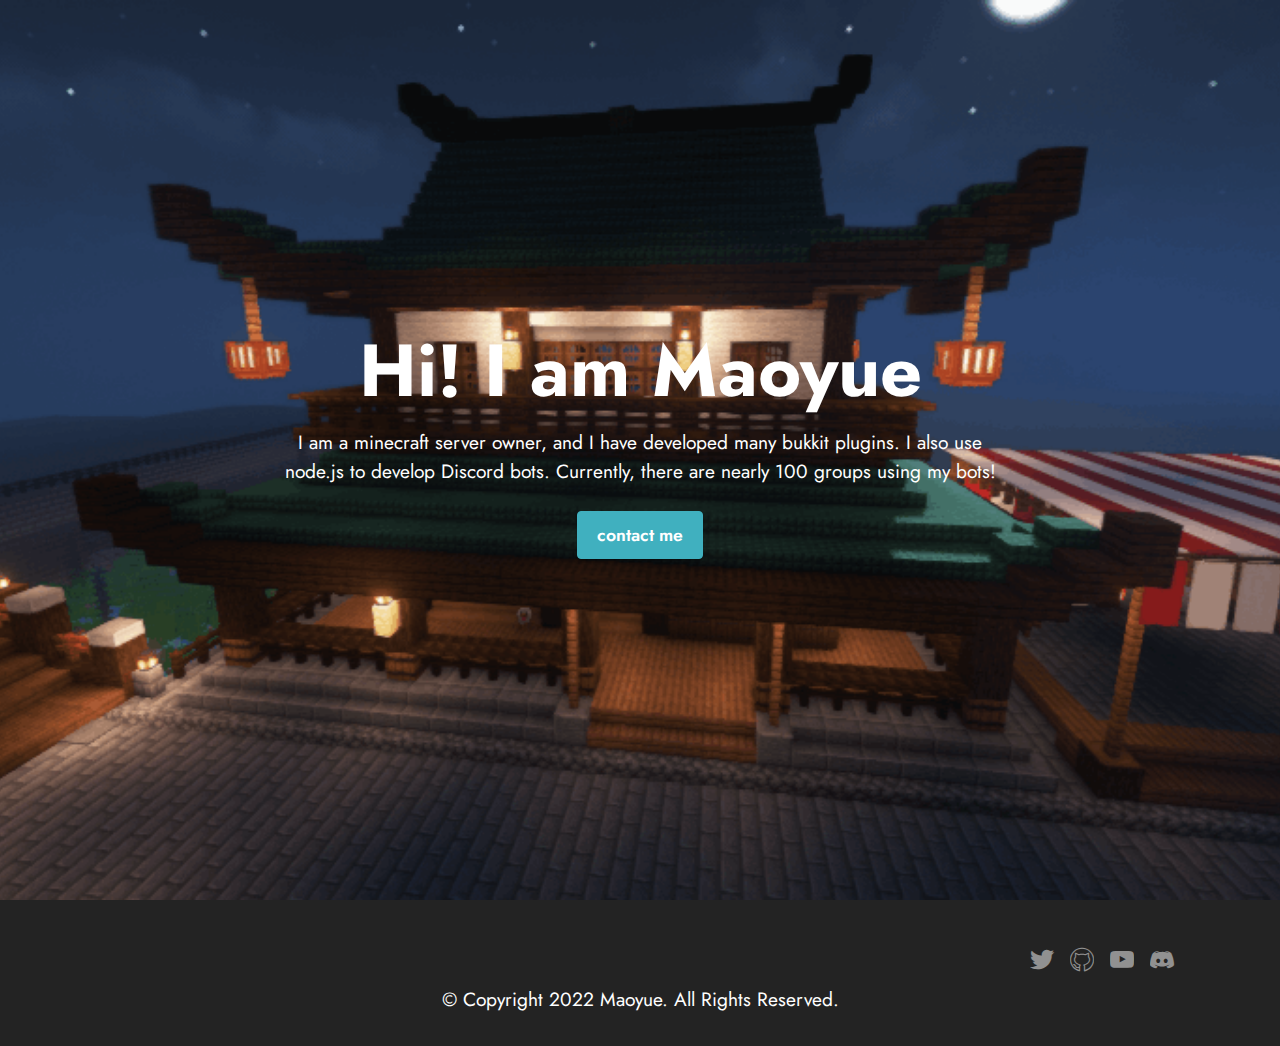
==== commit a1646269: "Update index.html" ====
--- a/index.html
+++ b/index.html
@@ -43,7 +43,7 @@
             <div class="col-12 col-lg-8">
                 <h1 class="mbr-section-title mbr-fonts-style mb-3 display-1"><strong>Hi! I am Maoyue</strong></h1>
                 
-                <p class="mbr-text mbr-fonts-style display-7">I am a server owner of minecraft server, and I have developed many bukkit plugins. I also use node.js to develop Discord bots. Currently, there are nearly 100 groups using my bots!</p>
+                <p class="mbr-text mbr-fonts-style display-7">I am a minecraft server owner, and I have developed many bukkit plugins. I also use node.js to develop Discord bots. Currently, there are nearly 100 groups using my bots!</p>
                 <div class="mbr-section-btn mt-3"><a class="btn btn-success display-4" href="https://maoyue.me/contact">contact me<br></a></div>
             </div>
         </div>
@@ -103,4 +103,4 @@
   
   
 </body>
-</html>+</html>
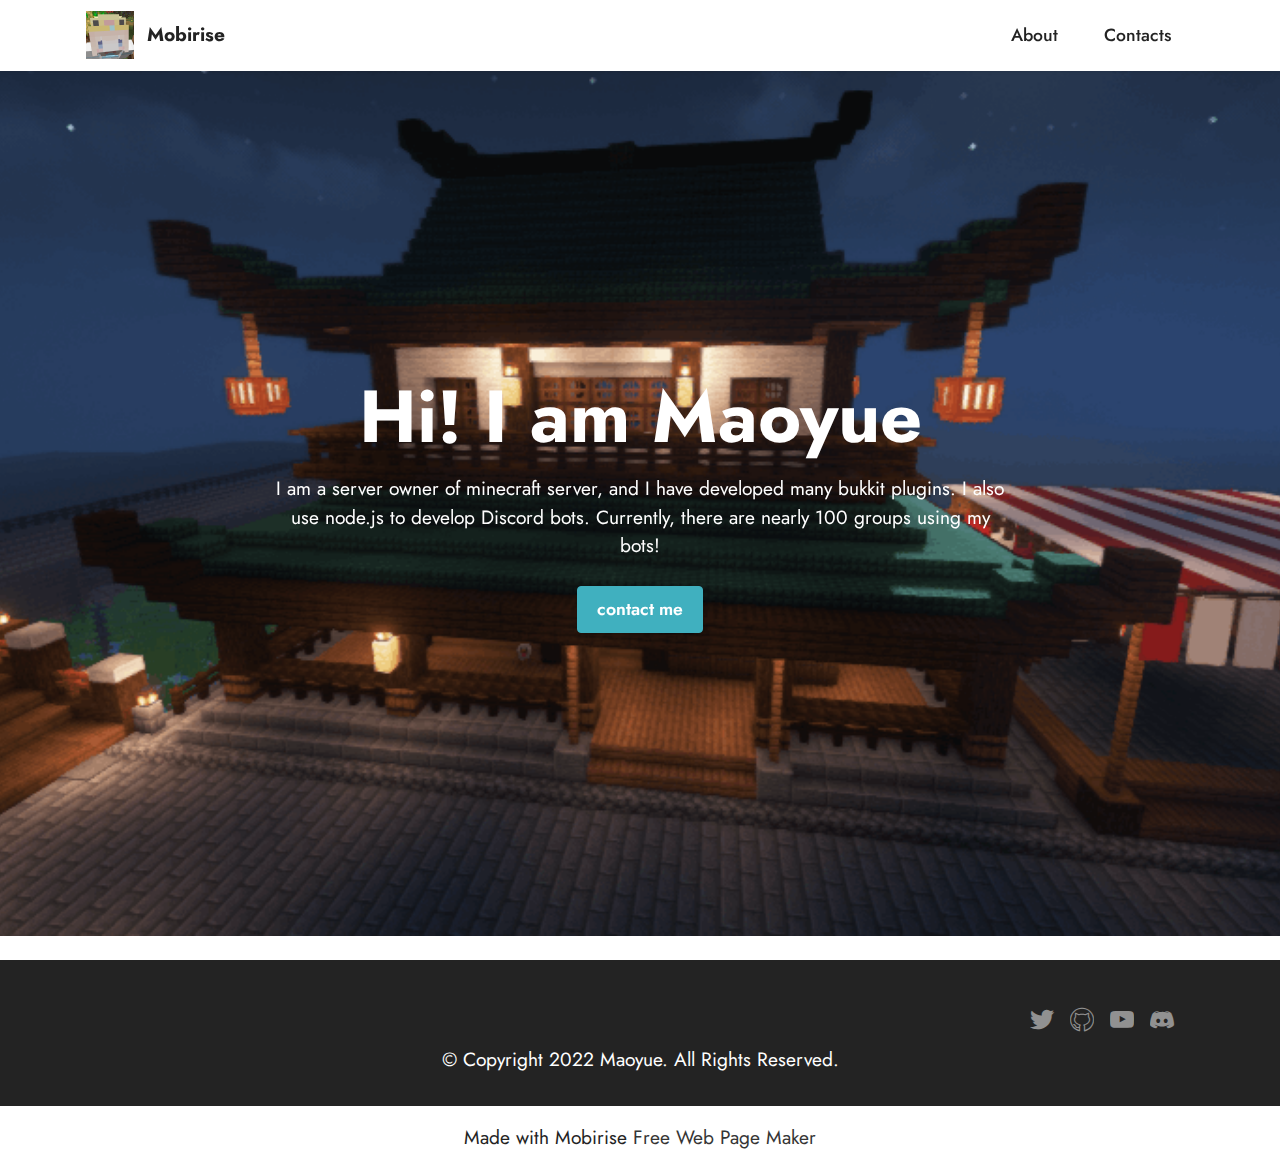
==== commit 45334526: "Add files via upload" ====
--- a/index.html
+++ b/index.html
@@ -20,6 +20,7 @@
   <link rel="stylesheet" href="assets/bootstrap/css/bootstrap-grid.min.css">
   <link rel="stylesheet" href="assets/bootstrap/css/bootstrap-reboot.min.css">
   <link rel="stylesheet" href="assets/parallax/jarallax.css">
+  <link rel="stylesheet" href="assets/dropdown/css/style.css">
   <link rel="stylesheet" href="assets/socicon/css/styles.css">
   <link rel="stylesheet" href="assets/theme/css/style.css">
   <link rel="preload" href="https://fonts.googleapis.com/css?family=Jost:100,200,300,400,500,600,700,800,900,100i,200i,300i,400i,500i,600i,700i,800i,900i&display=swap" as="style" onload="this.onload=null;this.rel='stylesheet'">
@@ -32,7 +33,39 @@
 </head>
 <body>
   
-  <section data-bs-version="5.1" class="header1 cid-s48MCQYojq mbr-fullscreen mbr-parallax-background" id="header1-f">
+  <section data-bs-version="5.1" class="menu menu1 cid-tfqTulTXQb" once="menu" id="menu1-o">
+    
+
+    <nav class="navbar navbar-dropdown navbar-fixed-top navbar-expand-lg">
+        <div class="container">
+            <div class="navbar-brand">
+                <span class="navbar-logo">
+                    <a href="https://mobiri.se">
+                        <img src="assets/images/0f787718e14e277b7a47b84ead14e228-96x96.png" alt="Mobirise Website Builder" style="height: 3rem;">
+                    </a>
+                </span>
+                <span class="navbar-caption-wrap"><a class="navbar-caption text-black display-7" href="https://mobiri.se">Mobirise</a></span>
+            </div>
+            <button class="navbar-toggler" type="button" data-toggle="collapse" data-bs-toggle="collapse" data-target="#navbarSupportedContent" data-bs-target="#navbarSupportedContent" aria-controls="navbarNavAltMarkup" aria-expanded="false" aria-label="Toggle navigation">
+                <div class="hamburger">
+                    <span></span>
+                    <span></span>
+                    <span></span>
+                    <span></span>
+                </div>
+            </button>
+            <div class="collapse navbar-collapse" id="navbarSupportedContent">
+                <ul class="navbar-nav nav-dropdown nav-right" data-app-modern-menu="true"><li class="nav-item"><a class="nav-link link text-black text-primary display-4" href="https://maoyue.me">About</a></li>
+                    <li class="nav-item"><a class="nav-link link text-black text-primary display-4" href="https://maoyue.me/contact">Contacts</a>
+                    </li></ul>
+                
+                
+            </div>
+        </div>
+    </nav>
+</section>
+
+<section data-bs-version="5.1" class="header1 cid-s48MCQYojq mbr-fullscreen mbr-parallax-background" id="header1-f">
 
     
 
@@ -43,7 +76,7 @@
             <div class="col-12 col-lg-8">
                 <h1 class="mbr-section-title mbr-fonts-style mb-3 display-1"><strong>Hi! I am Maoyue</strong></h1>
                 
-                <p class="mbr-text mbr-fonts-style display-7">I am a minecraft server owner, and I have developed many bukkit plugins. I also use node.js to develop Discord bots. Currently, there are nearly 100 groups using my bots!</p>
+                <p class="mbr-text mbr-fonts-style display-7">I am a server owner of minecraft server, and I have developed many bukkit plugins. I also use node.js to develop Discord bots. Currently, there are nearly 100 groups using my bots!</p>
                 <div class="mbr-section-btn mt-3"><a class="btn btn-success display-4" href="https://maoyue.me/contact">contact me<br></a></div>
             </div>
         </div>
@@ -100,7 +133,8 @@
             </div>
         </div>
     </div>
+</section><section class="display-7" style="padding: 0;align-items: center;justify-content: center;flex-wrap: wrap;    align-content: center;display: flex;position: relative;height: 4rem;"><a href="https://mobiri.se/2853549" style="flex: 1 1;height: 4rem;position: absolute;width: 100%;z-index: 1;"><img alt="" style="height: 4rem;" src="[data-uri]"></a><p style="margin: 0;text-align: center;" class="display-7">Made with Mobirise &#8204;</p><a style="z-index:1" href="https://mobirise.com/web-page-maker.html">Free Web Page Maker</a></section><script src="assets/bootstrap/js/bootstrap.bundle.min.js"></script>  <script src="assets/parallax/jarallax.js"></script>  <script src="assets/smoothscroll/smooth-scroll.js"></script>  <script src="assets/ytplayer/index.js"></script>  <script src="assets/dropdown/js/navbar-dropdown.js"></script>  <script src="assets/theme/js/script.js"></script>  
   
   
 </body>
-</html>
+</html>--- a/assets/dropdown/css/style.css
+++ b/assets/dropdown/css/style.css
@@ -0,0 +1,265 @@
+.navbar-dropdown {
+  left: 0;
+  padding: 0;
+  position: absolute;
+  right: 0;
+  top: 0;
+  transition: all 0.45s ease;
+  z-index: 1030;
+  background: #282828; }
+  .navbar-dropdown .navbar-logo {
+    margin-right: 0.8rem;
+    transition: margin 0.3s ease-in-out;
+    vertical-align: middle; }
+    .navbar-dropdown .navbar-logo img {
+      height: 3.125rem;
+      transition: all 0.3s ease-in-out; }
+    .navbar-dropdown .navbar-logo.mbr-iconfont {
+      font-size: 3.125rem;
+      line-height: 3.125rem; }
+  .navbar-dropdown .navbar-caption {
+    font-weight: 700;
+    white-space: normal;
+    vertical-align: -4px;
+    line-height: 3.125rem !important; }
+    .navbar-dropdown .navbar-caption, .navbar-dropdown .navbar-caption:hover {
+      color: inherit;
+      text-decoration: none; }
+  .navbar-dropdown .mbr-iconfont + .navbar-caption {
+    vertical-align: -1px; }
+  .navbar-dropdown.navbar-fixed-top {
+    position: fixed; }
+  .navbar-dropdown .navbar-brand span {
+    vertical-align: -4px; }
+  .navbar-dropdown.bg-color.transparent {
+    background: none; }
+  .navbar-dropdown.navbar-short .navbar-brand {
+    padding: 0.625rem 0; }
+    .navbar-dropdown.navbar-short .navbar-brand span {
+      vertical-align: -1px; }
+  .navbar-dropdown.navbar-short .navbar-caption {
+    line-height: 2.375rem !important;
+    vertical-align: -2px; }
+  .navbar-dropdown.navbar-short .navbar-logo {
+    margin-right: 0.5rem; }
+    .navbar-dropdown.navbar-short .navbar-logo img {
+      height: 2.375rem; }
+    .navbar-dropdown.navbar-short .navbar-logo.mbr-iconfont {
+      font-size: 2.375rem;
+      line-height: 2.375rem; }
+  .navbar-dropdown.navbar-short .mbr-table-cell {
+    height: 3.625rem; }
+  .navbar-dropdown .navbar-close {
+    left: 0.6875rem;
+    position: fixed;
+    top: 0.75rem;
+    z-index: 1000; }
+  .navbar-dropdown .hamburger-icon {
+    content: "";
+    display: inline-block;
+    vertical-align: middle;
+    width: 16px;
+    -webkit-box-shadow: 0 -6px 0 1px #282828,0 0 0 1px #282828,0 6px 0 1px #282828;
+    -moz-box-shadow: 0 -6px 0 1px #282828,0 0 0 1px #282828,0 6px 0 1px #282828;
+    box-shadow: 0 -6px 0 1px #282828,0 0 0 1px #282828,0 6px 0 1px #282828; }
+
+.dropdown-menu .dropdown-toggle[data-toggle="dropdown-submenu"]::after {
+  border-bottom: 0.35em solid transparent;
+  border-left: 0.35em solid;
+  border-right: 0;
+  border-top: 0.35em solid transparent;
+  margin-left: 0.3rem; }
+
+.dropdown-menu .dropdown-item:focus {
+  outline: 0; }
+
+.nav-dropdown {
+  font-size: 0.75rem;
+  font-weight: 500;
+  height: auto !important; }
+  .nav-dropdown .nav-btn {
+    padding-left: 1rem; }
+  .nav-dropdown .link {
+    margin: .667em 1.667em;
+    font-weight: 500;
+    padding: 0;
+    transition: color .2s ease-in-out; }
+    .nav-dropdown .link.dropdown-toggle {
+      margin-right: 2.583em; }
+      .nav-dropdown .link.dropdown-toggle::after {
+        margin-left: .25rem;
+        border-top: 0.35em solid;
+        border-right: 0.35em solid transparent;
+        border-left: 0.35em solid transparent;
+        border-bottom: 0; }
+      .nav-dropdown .link.dropdown-toggle[aria-expanded="true"] {
+        margin: 0;
+        padding: 0.667em 3.263em  0.667em 1.667em; }
+  .nav-dropdown .link::after,
+  .nav-dropdown .dropdown-item::after {
+    color: inherit; }
+  .nav-dropdown .btn {
+    font-size: 0.75rem;
+    font-weight: 700;
+    letter-spacing: 0;
+    margin-bottom: 0;
+    padding-left: 1.25rem;
+    padding-right: 1.25rem; }
+  .nav-dropdown .dropdown-menu {
+    border-radius: 0;
+    border: 0;
+    left: 0;
+    margin: 0;
+    padding-bottom: 1.25rem;
+    padding-top: 1.25rem;
+    position: relative; }
+  .nav-dropdown .dropdown-submenu {
+    margin-left: 0.125rem;
+    top: 0; }
+  .nav-dropdown .dropdown-item {
+    font-weight: 500;
+    line-height: 2;
+    padding: 0.3846em 4.615em 0.3846em 1.5385em;
+    position: relative;
+    transition: color .2s ease-in-out, background-color .2s ease-in-out; }
+    .nav-dropdown .dropdown-item::after {
+      margin-top: -0.3077em;
+      position: absolute;
+      right: 1.1538em;
+      top: 50%; }
+    .nav-dropdown .dropdown-item:focus, .nav-dropdown .dropdown-item:hover {
+      background: none; }
+
+@media (max-width: 767px) {
+  .nav-dropdown.navbar-toggleable-sm {
+    bottom: 0;
+    display: none;
+    left: 0;
+    overflow-x: hidden;
+    position: fixed;
+    top: 0;
+    transform: translateX(-100%);
+    -ms-transform: translateX(-100%);
+    -webkit-transform: translateX(-100%);
+    width: 18.75rem;
+    z-index: 999; } }
+.nav-dropdown.navbar-toggleable-xl {
+  bottom: 0;
+  display: none;
+  left: 0;
+  overflow-x: hidden;
+  position: fixed;
+  top: 0;
+  transform: translateX(-100%);
+  -ms-transform: translateX(-100%);
+  -webkit-transform: translateX(-100%);
+  width: 18.75rem;
+  z-index: 999; }
+
+.nav-dropdown-sm {
+  display: block !important;
+  overflow-x: hidden;
+  overflow: auto;
+  padding-top: 3.875rem; }
+  .nav-dropdown-sm::after {
+    content: "";
+    display: block;
+    height: 3rem;
+    width: 100%; }
+  .nav-dropdown-sm.collapse.in ~ .navbar-close {
+    display: block !important; }
+  .nav-dropdown-sm.collapsing, .nav-dropdown-sm.collapse.in {
+    transform: translateX(0);
+    -ms-transform: translateX(0);
+    -webkit-transform: translateX(0);
+    transition: all 0.25s ease-out;
+    -webkit-transition: all 0.25s ease-out;
+    background: #282828; }
+  .nav-dropdown-sm.collapsing[aria-expanded="false"] {
+    transform: translateX(-100%);
+    -ms-transform: translateX(-100%);
+    -webkit-transform: translateX(-100%); }
+  .nav-dropdown-sm .nav-item {
+    display: block;
+    margin-left: 0 !important;
+    padding-left: 0; }
+  .nav-dropdown-sm .link,
+  .nav-dropdown-sm .dropdown-item {
+    border-top: 1px dotted rgba(255, 255, 255, 0.1);
+    font-size: 0.8125rem;
+    line-height: 1.6;
+    margin: 0 !important;
+    padding: 0.875rem 2.4rem 0.875rem 1.5625rem !important;
+    position: relative;
+    white-space: normal; }
+    .nav-dropdown-sm .link:focus, .nav-dropdown-sm .link:hover,
+    .nav-dropdown-sm .dropdown-item:focus,
+    .nav-dropdown-sm .dropdown-item:hover {
+      background: rgba(0, 0, 0, 0.2) !important;
+      color: #c0a375; }
+  .nav-dropdown-sm .nav-btn {
+    position: relative;
+    padding: 1.5625rem 1.5625rem 0 1.5625rem; }
+    .nav-dropdown-sm .nav-btn::before {
+      border-top: 1px dotted rgba(255, 255, 255, 0.1);
+      content: "";
+      left: 0;
+      position: absolute;
+      top: 0;
+      width: 100%; }
+    .nav-dropdown-sm .nav-btn + .nav-btn {
+      padding-top: 0.625rem; }
+      .nav-dropdown-sm .nav-btn + .nav-btn::before {
+        display: none; }
+  .nav-dropdown-sm .btn {
+    padding: 0.625rem 0; }
+  .nav-dropdown-sm .dropdown-toggle[data-toggle="dropdown-submenu"]::after {
+    margin-left: .25rem;
+    border-top: 0.35em solid;
+    border-right: 0.35em solid transparent;
+    border-left: 0.35em solid transparent;
+    border-bottom: 0; }
+  .nav-dropdown-sm .dropdown-toggle[data-toggle="dropdown-submenu"][aria-expanded="true"]::after {
+    border-top: 0;
+    border-right: 0.35em solid transparent;
+    border-left: 0.35em solid transparent;
+    border-bottom: 0.35em solid; }
+  .nav-dropdown-sm .dropdown-menu {
+    margin: 0;
+    padding: 0;
+    position: relative;
+    top: 0;
+    left: 0;
+    width: 100%;
+    border: 0;
+    float: none;
+    border-radius: 0;
+    background: none; }
+  .nav-dropdown-sm .dropdown-submenu {
+    left: 100%;
+    margin-left: 0.125rem;
+    margin-top: -1.25rem;
+    top: 0; }
+
+.navbar-toggleable-sm .nav-dropdown .dropdown-menu {
+  position: absolute; }
+
+.navbar-toggleable-sm .nav-dropdown .dropdown-submenu {
+  left: 100%;
+  margin-left: 0.125rem;
+  margin-top: -1.25rem;
+  top: 0; }
+
+.navbar-toggleable-sm.opened .nav-dropdown .dropdown-menu {
+  position: relative; }
+
+.navbar-toggleable-sm.opened .nav-dropdown .dropdown-submenu {
+  left: 0;
+  margin-left: 00rem;
+  margin-top: 0rem;
+  top: 0; }
+
+.is-builder .nav-dropdown.collapsing {
+  transition: none !important; }
+
+
--- a/assets/mobirise/css/mbr-additional.css
+++ b/assets/mobirise/css/mbr-additional.css
@@ -682,6 +682,371 @@
 a {
   transition: color 0.6s;
 }
+.cid-tfqTulTXQb {
+  z-index: 1000;
+  width: 100%;
+  position: relative;
+  min-height: 60px;
+}
+.cid-tfqTulTXQb nav.navbar {
+  position: fixed;
+}
+.cid-tfqTulTXQb .dropdown-item:before {
+  font-family: Moririse2 !important;
+  content: "\e966";
+  display: inline-block;
+  width: 0;
+  position: absolute;
+  left: 1rem;
+  top: 0.5rem;
+  margin-right: 0.5rem;
+  line-height: 1;
+  font-size: inherit;
+  vertical-align: middle;
+  text-align: center;
+  overflow: hidden;
+  transform: scale(0, 1);
+  transition: all 0.25s ease-in-out;
+}
+.cid-tfqTulTXQb .dropdown-menu {
+  padding: 0;
+  border-radius: 4px;
+  box-shadow: 0 1px 3px 0 rgba(0, 0, 0, 0.1);
+}
+.cid-tfqTulTXQb .dropdown-item {
+  border-bottom: 1px solid #e6e6e6;
+}
+.cid-tfqTulTXQb .dropdown-item:hover,
+.cid-tfqTulTXQb .dropdown-item:focus {
+  background: #353535 !important;
+  color: white !important;
+}
+.cid-tfqTulTXQb .dropdown-item:hover span {
+  color: white;
+}
+.cid-tfqTulTXQb .dropdown-item:first-child {
+  border-top-left-radius: 4px;
+  border-top-right-radius: 4px;
+}
+.cid-tfqTulTXQb .dropdown-item:last-child {
+  border-bottom: none;
+  border-bottom-left-radius: 4px;
+  border-bottom-right-radius: 4px;
+}
+.cid-tfqTulTXQb .nav-dropdown .link {
+  padding: 0 0.3em !important;
+  margin: 0.667em 1em !important;
+}
+.cid-tfqTulTXQb .nav-dropdown .link.dropdown-toggle::after {
+  margin-left: 0.5rem;
+  margin-top: 0.2rem;
+}
+.cid-tfqTulTXQb .nav-link {
+  position: relative;
+}
+.cid-tfqTulTXQb .container {
+  display: flex;
+  margin: auto;
+}
+@media (min-width: 992px) {
+  .cid-tfqTulTXQb .container {
+    flex-wrap: nowrap;
+  }
+}
+.cid-tfqTulTXQb .iconfont-wrapper {
+  color: #000000 !important;
+  font-size: 1.5rem;
+  padding-right: 0.5rem;
+}
+.cid-tfqTulTXQb .dropdown-menu,
+.cid-tfqTulTXQb .navbar.opened {
+  background: #ffffff !important;
+}
+.cid-tfqTulTXQb .nav-item:focus,
+.cid-tfqTulTXQb .nav-link:focus {
+  outline: none;
+}
+.cid-tfqTulTXQb .dropdown .dropdown-menu .dropdown-item {
+  width: auto;
+  transition: all 0.25s ease-in-out;
+}
+.cid-tfqTulTXQb .dropdown .dropdown-menu .dropdown-item::after {
+  right: 0.5rem;
+}
+.cid-tfqTulTXQb .dropdown .dropdown-menu .dropdown-item .mbr-iconfont {
+  margin-right: 0.5rem;
+  vertical-align: sub;
+}
+.cid-tfqTulTXQb .dropdown .dropdown-menu .dropdown-item .mbr-iconfont:before {
+  display: inline-block;
+  transform: scale(1, 1);
+  transition: all 0.25s ease-in-out;
+}
+.cid-tfqTulTXQb .collapsed .dropdown-menu .dropdown-item:before {
+  display: none;
+}
+.cid-tfqTulTXQb .collapsed .dropdown .dropdown-menu .dropdown-item {
+  padding: 0.235em 1.5em 0.235em 1.5em !important;
+  transition: none;
+  margin: 0 !important;
+}
+.cid-tfqTulTXQb .navbar {
+  min-height: 70px;
+  transition: all 0.3s;
+  border-bottom: 1px solid transparent;
+  box-shadow: 0 1px 3px 0 rgba(0, 0, 0, 0.1);
+  background: #ffffff;
+}
+.cid-tfqTulTXQb .navbar.opened {
+  transition: all 0.3s;
+}
+.cid-tfqTulTXQb .navbar .dropdown-item {
+  padding: 0.5rem 1.8rem;
+}
+.cid-tfqTulTXQb .navbar .navbar-logo img {
+  width: auto;
+}
+.cid-tfqTulTXQb .navbar .navbar-collapse {
+  justify-content: flex-end;
+  z-index: 1;
+}
+.cid-tfqTulTXQb .navbar.collapsed {
+  justify-content: center;
+}
+.cid-tfqTulTXQb .navbar.collapsed .nav-item .nav-link::before {
+  display: none;
+}
+.cid-tfqTulTXQb .navbar.collapsed.opened .dropdown-menu {
+  top: 0;
+}
+@media (min-width: 992px) {
+  .cid-tfqTulTXQb .navbar.collapsed.opened:not(.navbar-short) .navbar-collapse {
+    max-height: calc(98.5vh - 3rem);
+  }
+}
+.cid-tfqTulTXQb .navbar.collapsed .dropdown-menu .dropdown-submenu {
+  left: 0 !important;
+}
+.cid-tfqTulTXQb .navbar.collapsed .dropdown-menu .dropdown-item:after {
+  right: auto;
+}
+.cid-tfqTulTXQb .navbar.collapsed .dropdown-menu .dropdown-toggle[data-toggle="dropdown-submenu"]:after {
+  margin-left: 0.5rem;
+  margin-top: 0.2rem;
+  border-top: 0.35em solid;
+  border-right: 0.35em solid transparent;
+  border-left: 0.35em solid transparent;
+  border-bottom: 0;
+  top: 41%;
+}
+.cid-tfqTulTXQb .navbar.collapsed ul.navbar-nav li {
+  margin: auto;
+}
+.cid-tfqTulTXQb .navbar.collapsed .dropdown-menu .dropdown-item {
+  padding: 0.25rem 1.5rem;
+  text-align: center;
+}
+.cid-tfqTulTXQb .navbar.collapsed .icons-menu {
+  padding-left: 0;
+  padding-right: 0;
+  padding-top: 0.5rem;
+  padding-bottom: 0.5rem;
+}
+@media (max-width: 991px) {
+  .cid-tfqTulTXQb .navbar .nav-item .nav-link::before {
+    display: none;
+  }
+  .cid-tfqTulTXQb .navbar.opened .dropdown-menu {
+    top: 0;
+  }
+  .cid-tfqTulTXQb .navbar .dropdown-menu .dropdown-submenu {
+    left: 0 !important;
+  }
+  .cid-tfqTulTXQb .navbar .dropdown-menu .dropdown-item:after {
+    right: auto;
+  }
+  .cid-tfqTulTXQb .navbar .dropdown-menu .dropdown-toggle[data-toggle="dropdown-submenu"]:after {
+    margin-left: 0.5rem;
+    margin-top: 0.2rem;
+    border-top: 0.35em solid;
+    border-right: 0.35em solid transparent;
+    border-left: 0.35em solid transparent;
+    border-bottom: 0;
+    top: 40%;
+  }
+  .cid-tfqTulTXQb .navbar .navbar-logo img {
+    height: 3rem !important;
+  }
+  .cid-tfqTulTXQb .navbar ul.navbar-nav li {
+    margin: auto;
+  }
+  .cid-tfqTulTXQb .navbar .dropdown-menu .dropdown-item {
+    padding: 0.25rem 1.5rem !important;
+    text-align: center;
+  }
+  .cid-tfqTulTXQb .navbar .navbar-brand {
+    flex-shrink: initial;
+    flex-basis: auto;
+    word-break: break-word;
+    padding-right: 2rem;
+  }
+  .cid-tfqTulTXQb .navbar .navbar-toggler {
+    flex-basis: auto;
+  }
+  .cid-tfqTulTXQb .navbar .icons-menu {
+    padding-left: 0;
+    padding-top: 0.5rem;
+    padding-bottom: 0.5rem;
+  }
+}
+@media (max-width: 991px) and (max-width: 767px) {
+  .cid-tfqTulTXQb .navbar .navbar-brand {
+    width: calc(100% - 31px);
+  }
+}
+.cid-tfqTulTXQb .navbar.navbar-short {
+  min-height: 60px;
+}
+.cid-tfqTulTXQb .navbar.navbar-short .navbar-logo img {
+  height: 2.5rem !important;
+}
+.cid-tfqTulTXQb .navbar.navbar-short .navbar-brand {
+  min-height: 60px;
+  padding: 0;
+}
+.cid-tfqTulTXQb .navbar-brand {
+  min-height: 70px;
+  flex-shrink: 0;
+  align-items: center;
+  margin-right: 0;
+  padding: 10px 0;
+  transition: all 0.3s;
+  word-break: break-word;
+  z-index: 1;
+}
+.cid-tfqTulTXQb .navbar-brand .navbar-caption {
+  line-height: inherit !important;
+}
+.cid-tfqTulTXQb .navbar-brand .navbar-logo a {
+  outline: none;
+}
+.cid-tfqTulTXQb .dropdown-item.active,
+.cid-tfqTulTXQb .dropdown-item:active {
+  background-color: transparent;
+}
+.cid-tfqTulTXQb .navbar-expand-lg .navbar-nav .nav-link {
+  padding: 0;
+}
+.cid-tfqTulTXQb .nav-dropdown .link.dropdown-toggle {
+  margin-right: 1.667em;
+}
+.cid-tfqTulTXQb .nav-dropdown .link.dropdown-toggle[aria-expanded="true"] {
+  margin-right: 0;
+  padding: 0.667em 1.667em;
+}
+.cid-tfqTulTXQb .navbar.navbar-expand-lg .dropdown .dropdown-menu {
+  background: #ffffff;
+}
+.cid-tfqTulTXQb .navbar.navbar-expand-lg .dropdown .dropdown-menu .dropdown-submenu {
+  margin: 0;
+  left: 100%;
+}
+.cid-tfqTulTXQb .navbar .dropdown.open > .dropdown-menu {
+  display: block;
+}
+.cid-tfqTulTXQb ul.navbar-nav {
+  flex-wrap: wrap;
+}
+.cid-tfqTulTXQb .navbar-buttons {
+  text-align: center;
+  min-width: 170px;
+}
+.cid-tfqTulTXQb button.navbar-toggler {
+  outline: none;
+  width: 31px;
+  height: 20px;
+  cursor: pointer;
+  transition: all 0.2s;
+  position: relative;
+  align-self: center;
+}
+.cid-tfqTulTXQb button.navbar-toggler .hamburger span {
+  position: absolute;
+  right: 0;
+  width: 30px;
+  height: 2px;
+  border-right: 5px;
+  background-color: #000000;
+}
+.cid-tfqTulTXQb button.navbar-toggler .hamburger span:nth-child(1) {
+  top: 0;
+  transition: all 0.2s;
+}
+.cid-tfqTulTXQb button.navbar-toggler .hamburger span:nth-child(2) {
+  top: 8px;
+  transition: all 0.15s;
+}
+.cid-tfqTulTXQb button.navbar-toggler .hamburger span:nth-child(3) {
+  top: 8px;
+  transition: all 0.15s;
+}
+.cid-tfqTulTXQb button.navbar-toggler .hamburger span:nth-child(4) {
+  top: 16px;
+  transition: all 0.2s;
+}
+.cid-tfqTulTXQb nav.opened .hamburger span:nth-child(1) {
+  top: 8px;
+  width: 0;
+  opacity: 0;
+  right: 50%;
+  transition: all 0.2s;
+}
+.cid-tfqTulTXQb nav.opened .hamburger span:nth-child(2) {
+  transform: rotate(45deg);
+  transition: all 0.25s;
+}
+.cid-tfqTulTXQb nav.opened .hamburger span:nth-child(3) {
+  transform: rotate(-45deg);
+  transition: all 0.25s;
+}
+.cid-tfqTulTXQb nav.opened .hamburger span:nth-child(4) {
+  top: 8px;
+  width: 0;
+  opacity: 0;
+  right: 50%;
+  transition: all 0.2s;
+}
+.cid-tfqTulTXQb .navbar-dropdown {
+  padding: 0 1rem;
+  position: fixed;
+}
+.cid-tfqTulTXQb a.nav-link {
+  display: flex;
+  align-items: center;
+  justify-content: center;
+}
+.cid-tfqTulTXQb .icons-menu {
+  flex-wrap: nowrap;
+  display: flex;
+  justify-content: center;
+  padding-left: 1rem;
+  padding-right: 1rem;
+  padding-top: 0.3rem;
+  text-align: center;
+}
+@media screen and (-ms-high-contrast: active), (-ms-high-contrast: none) {
+  .cid-tfqTulTXQb .navbar {
+    height: 70px;
+  }
+  .cid-tfqTulTXQb .navbar.opened {
+    height: auto;
+  }
+  .cid-tfqTulTXQb .nav-item .nav-link:hover::before {
+    width: 175%;
+    max-width: calc(100% + 2rem);
+    left: -1rem;
+  }
+}
 .cid-s48MCQYojq {
   background-image: url("../../../assets/images/2022-08-24-18.02.32-854x480.png");
 }
@@ -823,3 +1188,368 @@
   background-color: #232323;
   overflow: hidden;
 }
+.cid-tfqTulTXQb {
+  z-index: 1000;
+  width: 100%;
+  position: relative;
+  min-height: 60px;
+}
+.cid-tfqTulTXQb nav.navbar {
+  position: fixed;
+}
+.cid-tfqTulTXQb .dropdown-item:before {
+  font-family: Moririse2 !important;
+  content: "\e966";
+  display: inline-block;
+  width: 0;
+  position: absolute;
+  left: 1rem;
+  top: 0.5rem;
+  margin-right: 0.5rem;
+  line-height: 1;
+  font-size: inherit;
+  vertical-align: middle;
+  text-align: center;
+  overflow: hidden;
+  transform: scale(0, 1);
+  transition: all 0.25s ease-in-out;
+}
+.cid-tfqTulTXQb .dropdown-menu {
+  padding: 0;
+  border-radius: 4px;
+  box-shadow: 0 1px 3px 0 rgba(0, 0, 0, 0.1);
+}
+.cid-tfqTulTXQb .dropdown-item {
+  border-bottom: 1px solid #e6e6e6;
+}
+.cid-tfqTulTXQb .dropdown-item:hover,
+.cid-tfqTulTXQb .dropdown-item:focus {
+  background: #353535 !important;
+  color: white !important;
+}
+.cid-tfqTulTXQb .dropdown-item:hover span {
+  color: white;
+}
+.cid-tfqTulTXQb .dropdown-item:first-child {
+  border-top-left-radius: 4px;
+  border-top-right-radius: 4px;
+}
+.cid-tfqTulTXQb .dropdown-item:last-child {
+  border-bottom: none;
+  border-bottom-left-radius: 4px;
+  border-bottom-right-radius: 4px;
+}
+.cid-tfqTulTXQb .nav-dropdown .link {
+  padding: 0 0.3em !important;
+  margin: 0.667em 1em !important;
+}
+.cid-tfqTulTXQb .nav-dropdown .link.dropdown-toggle::after {
+  margin-left: 0.5rem;
+  margin-top: 0.2rem;
+}
+.cid-tfqTulTXQb .nav-link {
+  position: relative;
+}
+.cid-tfqTulTXQb .container {
+  display: flex;
+  margin: auto;
+}
+@media (min-width: 992px) {
+  .cid-tfqTulTXQb .container {
+    flex-wrap: nowrap;
+  }
+}
+.cid-tfqTulTXQb .iconfont-wrapper {
+  color: #000000 !important;
+  font-size: 1.5rem;
+  padding-right: 0.5rem;
+}
+.cid-tfqTulTXQb .dropdown-menu,
+.cid-tfqTulTXQb .navbar.opened {
+  background: #ffffff !important;
+}
+.cid-tfqTulTXQb .nav-item:focus,
+.cid-tfqTulTXQb .nav-link:focus {
+  outline: none;
+}
+.cid-tfqTulTXQb .dropdown .dropdown-menu .dropdown-item {
+  width: auto;
+  transition: all 0.25s ease-in-out;
+}
+.cid-tfqTulTXQb .dropdown .dropdown-menu .dropdown-item::after {
+  right: 0.5rem;
+}
+.cid-tfqTulTXQb .dropdown .dropdown-menu .dropdown-item .mbr-iconfont {
+  margin-right: 0.5rem;
+  vertical-align: sub;
+}
+.cid-tfqTulTXQb .dropdown .dropdown-menu .dropdown-item .mbr-iconfont:before {
+  display: inline-block;
+  transform: scale(1, 1);
+  transition: all 0.25s ease-in-out;
+}
+.cid-tfqTulTXQb .collapsed .dropdown-menu .dropdown-item:before {
+  display: none;
+}
+.cid-tfqTulTXQb .collapsed .dropdown .dropdown-menu .dropdown-item {
+  padding: 0.235em 1.5em 0.235em 1.5em !important;
+  transition: none;
+  margin: 0 !important;
+}
+.cid-tfqTulTXQb .navbar {
+  min-height: 70px;
+  transition: all 0.3s;
+  border-bottom: 1px solid transparent;
+  box-shadow: 0 1px 3px 0 rgba(0, 0, 0, 0.1);
+  background: #ffffff;
+}
+.cid-tfqTulTXQb .navbar.opened {
+  transition: all 0.3s;
+}
+.cid-tfqTulTXQb .navbar .dropdown-item {
+  padding: 0.5rem 1.8rem;
+}
+.cid-tfqTulTXQb .navbar .navbar-logo img {
+  width: auto;
+}
+.cid-tfqTulTXQb .navbar .navbar-collapse {
+  justify-content: flex-end;
+  z-index: 1;
+}
+.cid-tfqTulTXQb .navbar.collapsed {
+  justify-content: center;
+}
+.cid-tfqTulTXQb .navbar.collapsed .nav-item .nav-link::before {
+  display: none;
+}
+.cid-tfqTulTXQb .navbar.collapsed.opened .dropdown-menu {
+  top: 0;
+}
+@media (min-width: 992px) {
+  .cid-tfqTulTXQb .navbar.collapsed.opened:not(.navbar-short) .navbar-collapse {
+    max-height: calc(98.5vh - 3rem);
+  }
+}
+.cid-tfqTulTXQb .navbar.collapsed .dropdown-menu .dropdown-submenu {
+  left: 0 !important;
+}
+.cid-tfqTulTXQb .navbar.collapsed .dropdown-menu .dropdown-item:after {
+  right: auto;
+}
+.cid-tfqTulTXQb .navbar.collapsed .dropdown-menu .dropdown-toggle[data-toggle="dropdown-submenu"]:after {
+  margin-left: 0.5rem;
+  margin-top: 0.2rem;
+  border-top: 0.35em solid;
+  border-right: 0.35em solid transparent;
+  border-left: 0.35em solid transparent;
+  border-bottom: 0;
+  top: 41%;
+}
+.cid-tfqTulTXQb .navbar.collapsed ul.navbar-nav li {
+  margin: auto;
+}
+.cid-tfqTulTXQb .navbar.collapsed .dropdown-menu .dropdown-item {
+  padding: 0.25rem 1.5rem;
+  text-align: center;
+}
+.cid-tfqTulTXQb .navbar.collapsed .icons-menu {
+  padding-left: 0;
+  padding-right: 0;
+  padding-top: 0.5rem;
+  padding-bottom: 0.5rem;
+}
+@media (max-width: 991px) {
+  .cid-tfqTulTXQb .navbar .nav-item .nav-link::before {
+    display: none;
+  }
+  .cid-tfqTulTXQb .navbar.opened .dropdown-menu {
+    top: 0;
+  }
+  .cid-tfqTulTXQb .navbar .dropdown-menu .dropdown-submenu {
+    left: 0 !important;
+  }
+  .cid-tfqTulTXQb .navbar .dropdown-menu .dropdown-item:after {
+    right: auto;
+  }
+  .cid-tfqTulTXQb .navbar .dropdown-menu .dropdown-toggle[data-toggle="dropdown-submenu"]:after {
+    margin-left: 0.5rem;
+    margin-top: 0.2rem;
+    border-top: 0.35em solid;
+    border-right: 0.35em solid transparent;
+    border-left: 0.35em solid transparent;
+    border-bottom: 0;
+    top: 40%;
+  }
+  .cid-tfqTulTXQb .navbar .navbar-logo img {
+    height: 3rem !important;
+  }
+  .cid-tfqTulTXQb .navbar ul.navbar-nav li {
+    margin: auto;
+  }
+  .cid-tfqTulTXQb .navbar .dropdown-menu .dropdown-item {
+    padding: 0.25rem 1.5rem !important;
+    text-align: center;
+  }
+  .cid-tfqTulTXQb .navbar .navbar-brand {
+    flex-shrink: initial;
+    flex-basis: auto;
+    word-break: break-word;
+    padding-right: 2rem;
+  }
+  .cid-tfqTulTXQb .navbar .navbar-toggler {
+    flex-basis: auto;
+  }
+  .cid-tfqTulTXQb .navbar .icons-menu {
+    padding-left: 0;
+    padding-top: 0.5rem;
+    padding-bottom: 0.5rem;
+  }
+}
+@media (max-width: 991px) and (max-width: 767px) {
+  .cid-tfqTulTXQb .navbar .navbar-brand {
+    width: calc(100% - 31px);
+  }
+}
+.cid-tfqTulTXQb .navbar.navbar-short {
+  min-height: 60px;
+}
+.cid-tfqTulTXQb .navbar.navbar-short .navbar-logo img {
+  height: 2.5rem !important;
+}
+.cid-tfqTulTXQb .navbar.navbar-short .navbar-brand {
+  min-height: 60px;
+  padding: 0;
+}
+.cid-tfqTulTXQb .navbar-brand {
+  min-height: 70px;
+  flex-shrink: 0;
+  align-items: center;
+  margin-right: 0;
+  padding: 10px 0;
+  transition: all 0.3s;
+  word-break: break-word;
+  z-index: 1;
+}
+.cid-tfqTulTXQb .navbar-brand .navbar-caption {
+  line-height: inherit !important;
+}
+.cid-tfqTulTXQb .navbar-brand .navbar-logo a {
+  outline: none;
+}
+.cid-tfqTulTXQb .dropdown-item.active,
+.cid-tfqTulTXQb .dropdown-item:active {
+  background-color: transparent;
+}
+.cid-tfqTulTXQb .navbar-expand-lg .navbar-nav .nav-link {
+  padding: 0;
+}
+.cid-tfqTulTXQb .nav-dropdown .link.dropdown-toggle {
+  margin-right: 1.667em;
+}
+.cid-tfqTulTXQb .nav-dropdown .link.dropdown-toggle[aria-expanded="true"] {
+  margin-right: 0;
+  padding: 0.667em 1.667em;
+}
+.cid-tfqTulTXQb .navbar.navbar-expand-lg .dropdown .dropdown-menu {
+  background: #ffffff;
+}
+.cid-tfqTulTXQb .navbar.navbar-expand-lg .dropdown .dropdown-menu .dropdown-submenu {
+  margin: 0;
+  left: 100%;
+}
+.cid-tfqTulTXQb .navbar .dropdown.open > .dropdown-menu {
+  display: block;
+}
+.cid-tfqTulTXQb ul.navbar-nav {
+  flex-wrap: wrap;
+}
+.cid-tfqTulTXQb .navbar-buttons {
+  text-align: center;
+  min-width: 170px;
+}
+.cid-tfqTulTXQb button.navbar-toggler {
+  outline: none;
+  width: 31px;
+  height: 20px;
+  cursor: pointer;
+  transition: all 0.2s;
+  position: relative;
+  align-self: center;
+}
+.cid-tfqTulTXQb button.navbar-toggler .hamburger span {
+  position: absolute;
+  right: 0;
+  width: 30px;
+  height: 2px;
+  border-right: 5px;
+  background-color: #000000;
+}
+.cid-tfqTulTXQb button.navbar-toggler .hamburger span:nth-child(1) {
+  top: 0;
+  transition: all 0.2s;
+}
+.cid-tfqTulTXQb button.navbar-toggler .hamburger span:nth-child(2) {
+  top: 8px;
+  transition: all 0.15s;
+}
+.cid-tfqTulTXQb button.navbar-toggler .hamburger span:nth-child(3) {
+  top: 8px;
+  transition: all 0.15s;
+}
+.cid-tfqTulTXQb button.navbar-toggler .hamburger span:nth-child(4) {
+  top: 16px;
+  transition: all 0.2s;
+}
+.cid-tfqTulTXQb nav.opened .hamburger span:nth-child(1) {
+  top: 8px;
+  width: 0;
+  opacity: 0;
+  right: 50%;
+  transition: all 0.2s;
+}
+.cid-tfqTulTXQb nav.opened .hamburger span:nth-child(2) {
+  transform: rotate(45deg);
+  transition: all 0.25s;
+}
+.cid-tfqTulTXQb nav.opened .hamburger span:nth-child(3) {
+  transform: rotate(-45deg);
+  transition: all 0.25s;
+}
+.cid-tfqTulTXQb nav.opened .hamburger span:nth-child(4) {
+  top: 8px;
+  width: 0;
+  opacity: 0;
+  right: 50%;
+  transition: all 0.2s;
+}
+.cid-tfqTulTXQb .navbar-dropdown {
+  padding: 0 1rem;
+  position: fixed;
+}
+.cid-tfqTulTXQb a.nav-link {
+  display: flex;
+  align-items: center;
+  justify-content: center;
+}
+.cid-tfqTulTXQb .icons-menu {
+  flex-wrap: nowrap;
+  display: flex;
+  justify-content: center;
+  padding-left: 1rem;
+  padding-right: 1rem;
+  padding-top: 0.3rem;
+  text-align: center;
+}
+@media screen and (-ms-high-contrast: active), (-ms-high-contrast: none) {
+  .cid-tfqTulTXQb .navbar {
+    height: 70px;
+  }
+  .cid-tfqTulTXQb .navbar.opened {
+    height: auto;
+  }
+  .cid-tfqTulTXQb .nav-item .nav-link:hover::before {
+    width: 175%;
+    max-width: calc(100% + 2rem);
+    left: -1rem;
+  }
+}
--- a/assets/mobirise/css/mbr-additional.css
+++ b/assets/mobirise/css/mbr-additional.css
@@ -682,6 +682,371 @@
 a {
   transition: color 0.6s;
 }
+.cid-tfqTulTXQb {
+  z-index: 1000;
+  width: 100%;
+  position: relative;
+  min-height: 60px;
+}
+.cid-tfqTulTXQb nav.navbar {
+  position: fixed;
+}
+.cid-tfqTulTXQb .dropdown-item:before {
+  font-family: Moririse2 !important;
+  content: "\e966";
+  display: inline-block;
+  width: 0;
+  position: absolute;
+  left: 1rem;
+  top: 0.5rem;
+  margin-right: 0.5rem;
+  line-height: 1;
+  font-size: inherit;
+  vertical-align: middle;
+  text-align: center;
+  overflow: hidden;
+  transform: scale(0, 1);
+  transition: all 0.25s ease-in-out;
+}
+.cid-tfqTulTXQb .dropdown-menu {
+  padding: 0;
+  border-radius: 4px;
+  box-shadow: 0 1px 3px 0 rgba(0, 0, 0, 0.1);
+}
+.cid-tfqTulTXQb .dropdown-item {
+  border-bottom: 1px solid #e6e6e6;
+}
+.cid-tfqTulTXQb .dropdown-item:hover,
+.cid-tfqTulTXQb .dropdown-item:focus {
+  background: #353535 !important;
+  color: white !important;
+}
+.cid-tfqTulTXQb .dropdown-item:hover span {
+  color: white;
+}
+.cid-tfqTulTXQb .dropdown-item:first-child {
+  border-top-left-radius: 4px;
+  border-top-right-radius: 4px;
+}
+.cid-tfqTulTXQb .dropdown-item:last-child {
+  border-bottom: none;
+  border-bottom-left-radius: 4px;
+  border-bottom-right-radius: 4px;
+}
+.cid-tfqTulTXQb .nav-dropdown .link {
+  padding: 0 0.3em !important;
+  margin: 0.667em 1em !important;
+}
+.cid-tfqTulTXQb .nav-dropdown .link.dropdown-toggle::after {
+  margin-left: 0.5rem;
+  margin-top: 0.2rem;
+}
+.cid-tfqTulTXQb .nav-link {
+  position: relative;
+}
+.cid-tfqTulTXQb .container {
+  display: flex;
+  margin: auto;
+}
+@media (min-width: 992px) {
+  .cid-tfqTulTXQb .container {
+    flex-wrap: nowrap;
+  }
+}
+.cid-tfqTulTXQb .iconfont-wrapper {
+  color: #000000 !important;
+  font-size: 1.5rem;
+  padding-right: 0.5rem;
+}
+.cid-tfqTulTXQb .dropdown-menu,
+.cid-tfqTulTXQb .navbar.opened {
+  background: #ffffff !important;
+}
+.cid-tfqTulTXQb .nav-item:focus,
+.cid-tfqTulTXQb .nav-link:focus {
+  outline: none;
+}
+.cid-tfqTulTXQb .dropdown .dropdown-menu .dropdown-item {
+  width: auto;
+  transition: all 0.25s ease-in-out;
+}
+.cid-tfqTulTXQb .dropdown .dropdown-menu .dropdown-item::after {
+  right: 0.5rem;
+}
+.cid-tfqTulTXQb .dropdown .dropdown-menu .dropdown-item .mbr-iconfont {
+  margin-right: 0.5rem;
+  vertical-align: sub;
+}
+.cid-tfqTulTXQb .dropdown .dropdown-menu .dropdown-item .mbr-iconfont:before {
+  display: inline-block;
+  transform: scale(1, 1);
+  transition: all 0.25s ease-in-out;
+}
+.cid-tfqTulTXQb .collapsed .dropdown-menu .dropdown-item:before {
+  display: none;
+}
+.cid-tfqTulTXQb .collapsed .dropdown .dropdown-menu .dropdown-item {
+  padding: 0.235em 1.5em 0.235em 1.5em !important;
+  transition: none;
+  margin: 0 !important;
+}
+.cid-tfqTulTXQb .navbar {
+  min-height: 70px;
+  transition: all 0.3s;
+  border-bottom: 1px solid transparent;
+  box-shadow: 0 1px 3px 0 rgba(0, 0, 0, 0.1);
+  background: #ffffff;
+}
+.cid-tfqTulTXQb .navbar.opened {
+  transition: all 0.3s;
+}
+.cid-tfqTulTXQb .navbar .dropdown-item {
+  padding: 0.5rem 1.8rem;
+}
+.cid-tfqTulTXQb .navbar .navbar-logo img {
+  width: auto;
+}
+.cid-tfqTulTXQb .navbar .navbar-collapse {
+  justify-content: flex-end;
+  z-index: 1;
+}
+.cid-tfqTulTXQb .navbar.collapsed {
+  justify-content: center;
+}
+.cid-tfqTulTXQb .navbar.collapsed .nav-item .nav-link::before {
+  display: none;
+}
+.cid-tfqTulTXQb .navbar.collapsed.opened .dropdown-menu {
+  top: 0;
+}
+@media (min-width: 992px) {
+  .cid-tfqTulTXQb .navbar.collapsed.opened:not(.navbar-short) .navbar-collapse {
+    max-height: calc(98.5vh - 3rem);
+  }
+}
+.cid-tfqTulTXQb .navbar.collapsed .dropdown-menu .dropdown-submenu {
+  left: 0 !important;
+}
+.cid-tfqTulTXQb .navbar.collapsed .dropdown-menu .dropdown-item:after {
+  right: auto;
+}
+.cid-tfqTulTXQb .navbar.collapsed .dropdown-menu .dropdown-toggle[data-toggle="dropdown-submenu"]:after {
+  margin-left: 0.5rem;
+  margin-top: 0.2rem;
+  border-top: 0.35em solid;
+  border-right: 0.35em solid transparent;
+  border-left: 0.35em solid transparent;
+  border-bottom: 0;
+  top: 41%;
+}
+.cid-tfqTulTXQb .navbar.collapsed ul.navbar-nav li {
+  margin: auto;
+}
+.cid-tfqTulTXQb .navbar.collapsed .dropdown-menu .dropdown-item {
+  padding: 0.25rem 1.5rem;
+  text-align: center;
+}
+.cid-tfqTulTXQb .navbar.collapsed .icons-menu {
+  padding-left: 0;
+  padding-right: 0;
+  padding-top: 0.5rem;
+  padding-bottom: 0.5rem;
+}
+@media (max-width: 991px) {
+  .cid-tfqTulTXQb .navbar .nav-item .nav-link::before {
+    display: none;
+  }
+  .cid-tfqTulTXQb .navbar.opened .dropdown-menu {
+    top: 0;
+  }
+  .cid-tfqTulTXQb .navbar .dropdown-menu .dropdown-submenu {
+    left: 0 !important;
+  }
+  .cid-tfqTulTXQb .navbar .dropdown-menu .dropdown-item:after {
+    right: auto;
+  }
+  .cid-tfqTulTXQb .navbar .dropdown-menu .dropdown-toggle[data-toggle="dropdown-submenu"]:after {
+    margin-left: 0.5rem;
+    margin-top: 0.2rem;
+    border-top: 0.35em solid;
+    border-right: 0.35em solid transparent;
+    border-left: 0.35em solid transparent;
+    border-bottom: 0;
+    top: 40%;
+  }
+  .cid-tfqTulTXQb .navbar .navbar-logo img {
+    height: 3rem !important;
+  }
+  .cid-tfqTulTXQb .navbar ul.navbar-nav li {
+    margin: auto;
+  }
+  .cid-tfqTulTXQb .navbar .dropdown-menu .dropdown-item {
+    padding: 0.25rem 1.5rem !important;
+    text-align: center;
+  }
+  .cid-tfqTulTXQb .navbar .navbar-brand {
+    flex-shrink: initial;
+    flex-basis: auto;
+    word-break: break-word;
+    padding-right: 2rem;
+  }
+  .cid-tfqTulTXQb .navbar .navbar-toggler {
+    flex-basis: auto;
+  }
+  .cid-tfqTulTXQb .navbar .icons-menu {
+    padding-left: 0;
+    padding-top: 0.5rem;
+    padding-bottom: 0.5rem;
+  }
+}
+@media (max-width: 991px) and (max-width: 767px) {
+  .cid-tfqTulTXQb .navbar .navbar-brand {
+    width: calc(100% - 31px);
+  }
+}
+.cid-tfqTulTXQb .navbar.navbar-short {
+  min-height: 60px;
+}
+.cid-tfqTulTXQb .navbar.navbar-short .navbar-logo img {
+  height: 2.5rem !important;
+}
+.cid-tfqTulTXQb .navbar.navbar-short .navbar-brand {
+  min-height: 60px;
+  padding: 0;
+}
+.cid-tfqTulTXQb .navbar-brand {
+  min-height: 70px;
+  flex-shrink: 0;
+  align-items: center;
+  margin-right: 0;
+  padding: 10px 0;
+  transition: all 0.3s;
+  word-break: break-word;
+  z-index: 1;
+}
+.cid-tfqTulTXQb .navbar-brand .navbar-caption {
+  line-height: inherit !important;
+}
+.cid-tfqTulTXQb .navbar-brand .navbar-logo a {
+  outline: none;
+}
+.cid-tfqTulTXQb .dropdown-item.active,
+.cid-tfqTulTXQb .dropdown-item:active {
+  background-color: transparent;
+}
+.cid-tfqTulTXQb .navbar-expand-lg .navbar-nav .nav-link {
+  padding: 0;
+}
+.cid-tfqTulTXQb .nav-dropdown .link.dropdown-toggle {
+  margin-right: 1.667em;
+}
+.cid-tfqTulTXQb .nav-dropdown .link.dropdown-toggle[aria-expanded="true"] {
+  margin-right: 0;
+  padding: 0.667em 1.667em;
+}
+.cid-tfqTulTXQb .navbar.navbar-expand-lg .dropdown .dropdown-menu {
+  background: #ffffff;
+}
+.cid-tfqTulTXQb .navbar.navbar-expand-lg .dropdown .dropdown-menu .dropdown-submenu {
+  margin: 0;
+  left: 100%;
+}
+.cid-tfqTulTXQb .navbar .dropdown.open > .dropdown-menu {
+  display: block;
+}
+.cid-tfqTulTXQb ul.navbar-nav {
+  flex-wrap: wrap;
+}
+.cid-tfqTulTXQb .navbar-buttons {
+  text-align: center;
+  min-width: 170px;
+}
+.cid-tfqTulTXQb button.navbar-toggler {
+  outline: none;
+  width: 31px;
+  height: 20px;
+  cursor: pointer;
+  transition: all 0.2s;
+  position: relative;
+  align-self: center;
+}
+.cid-tfqTulTXQb button.navbar-toggler .hamburger span {
+  position: absolute;
+  right: 0;
+  width: 30px;
+  height: 2px;
+  border-right: 5px;
+  background-color: #000000;
+}
+.cid-tfqTulTXQb button.navbar-toggler .hamburger span:nth-child(1) {
+  top: 0;
+  transition: all 0.2s;
+}
+.cid-tfqTulTXQb button.navbar-toggler .hamburger span:nth-child(2) {
+  top: 8px;
+  transition: all 0.15s;
+}
+.cid-tfqTulTXQb button.navbar-toggler .hamburger span:nth-child(3) {
+  top: 8px;
+  transition: all 0.15s;
+}
+.cid-tfqTulTXQb button.navbar-toggler .hamburger span:nth-child(4) {
+  top: 16px;
+  transition: all 0.2s;
+}
+.cid-tfqTulTXQb nav.opened .hamburger span:nth-child(1) {
+  top: 8px;
+  width: 0;
+  opacity: 0;
+  right: 50%;
+  transition: all 0.2s;
+}
+.cid-tfqTulTXQb nav.opened .hamburger span:nth-child(2) {
+  transform: rotate(45deg);
+  transition: all 0.25s;
+}
+.cid-tfqTulTXQb nav.opened .hamburger span:nth-child(3) {
+  transform: rotate(-45deg);
+  transition: all 0.25s;
+}
+.cid-tfqTulTXQb nav.opened .hamburger span:nth-child(4) {
+  top: 8px;
+  width: 0;
+  opacity: 0;
+  right: 50%;
+  transition: all 0.2s;
+}
+.cid-tfqTulTXQb .navbar-dropdown {
+  padding: 0 1rem;
+  position: fixed;
+}
+.cid-tfqTulTXQb a.nav-link {
+  display: flex;
+  align-items: center;
+  justify-content: center;
+}
+.cid-tfqTulTXQb .icons-menu {
+  flex-wrap: nowrap;
+  display: flex;
+  justify-content: center;
+  padding-left: 1rem;
+  padding-right: 1rem;
+  padding-top: 0.3rem;
+  text-align: center;
+}
+@media screen and (-ms-high-contrast: active), (-ms-high-contrast: none) {
+  .cid-tfqTulTXQb .navbar {
+    height: 70px;
+  }
+  .cid-tfqTulTXQb .navbar.opened {
+    height: auto;
+  }
+  .cid-tfqTulTXQb .nav-item .nav-link:hover::before {
+    width: 175%;
+    max-width: calc(100% + 2rem);
+    left: -1rem;
+  }
+}
 .cid-s48MCQYojq {
   background-image: url("../../../assets/images/2022-08-24-18.02.32-854x480.png");
 }
@@ -823,3 +1188,368 @@
   background-color: #232323;
   overflow: hidden;
 }
+.cid-tfqTulTXQb {
+  z-index: 1000;
+  width: 100%;
+  position: relative;
+  min-height: 60px;
+}
+.cid-tfqTulTXQb nav.navbar {
+  position: fixed;
+}
+.cid-tfqTulTXQb .dropdown-item:before {
+  font-family: Moririse2 !important;
+  content: "\e966";
+  display: inline-block;
+  width: 0;
+  position: absolute;
+  left: 1rem;
+  top: 0.5rem;
+  margin-right: 0.5rem;
+  line-height: 1;
+  font-size: inherit;
+  vertical-align: middle;
+  text-align: center;
+  overflow: hidden;
+  transform: scale(0, 1);
+  transition: all 0.25s ease-in-out;
+}
+.cid-tfqTulTXQb .dropdown-menu {
+  padding: 0;
+  border-radius: 4px;
+  box-shadow: 0 1px 3px 0 rgba(0, 0, 0, 0.1);
+}
+.cid-tfqTulTXQb .dropdown-item {
+  border-bottom: 1px solid #e6e6e6;
+}
+.cid-tfqTulTXQb .dropdown-item:hover,
+.cid-tfqTulTXQb .dropdown-item:focus {
+  background: #353535 !important;
+  color: white !important;
+}
+.cid-tfqTulTXQb .dropdown-item:hover span {
+  color: white;
+}
+.cid-tfqTulTXQb .dropdown-item:first-child {
+  border-top-left-radius: 4px;
+  border-top-right-radius: 4px;
+}
+.cid-tfqTulTXQb .dropdown-item:last-child {
+  border-bottom: none;
+  border-bottom-left-radius: 4px;
+  border-bottom-right-radius: 4px;
+}
+.cid-tfqTulTXQb .nav-dropdown .link {
+  padding: 0 0.3em !important;
+  margin: 0.667em 1em !important;
+}
+.cid-tfqTulTXQb .nav-dropdown .link.dropdown-toggle::after {
+  margin-left: 0.5rem;
+  margin-top: 0.2rem;
+}
+.cid-tfqTulTXQb .nav-link {
+  position: relative;
+}
+.cid-tfqTulTXQb .container {
+  display: flex;
+  margin: auto;
+}
+@media (min-width: 992px) {
+  .cid-tfqTulTXQb .container {
+    flex-wrap: nowrap;
+  }
+}
+.cid-tfqTulTXQb .iconfont-wrapper {
+  color: #000000 !important;
+  font-size: 1.5rem;
+  padding-right: 0.5rem;
+}
+.cid-tfqTulTXQb .dropdown-menu,
+.cid-tfqTulTXQb .navbar.opened {
+  background: #ffffff !important;
+}
+.cid-tfqTulTXQb .nav-item:focus,
+.cid-tfqTulTXQb .nav-link:focus {
+  outline: none;
+}
+.cid-tfqTulTXQb .dropdown .dropdown-menu .dropdown-item {
+  width: auto;
+  transition: all 0.25s ease-in-out;
+}
+.cid-tfqTulTXQb .dropdown .dropdown-menu .dropdown-item::after {
+  right: 0.5rem;
+}
+.cid-tfqTulTXQb .dropdown .dropdown-menu .dropdown-item .mbr-iconfont {
+  margin-right: 0.5rem;
+  vertical-align: sub;
+}
+.cid-tfqTulTXQb .dropdown .dropdown-menu .dropdown-item .mbr-iconfont:before {
+  display: inline-block;
+  transform: scale(1, 1);
+  transition: all 0.25s ease-in-out;
+}
+.cid-tfqTulTXQb .collapsed .dropdown-menu .dropdown-item:before {
+  display: none;
+}
+.cid-tfqTulTXQb .collapsed .dropdown .dropdown-menu .dropdown-item {
+  padding: 0.235em 1.5em 0.235em 1.5em !important;
+  transition: none;
+  margin: 0 !important;
+}
+.cid-tfqTulTXQb .navbar {
+  min-height: 70px;
+  transition: all 0.3s;
+  border-bottom: 1px solid transparent;
+  box-shadow: 0 1px 3px 0 rgba(0, 0, 0, 0.1);
+  background: #ffffff;
+}
+.cid-tfqTulTXQb .navbar.opened {
+  transition: all 0.3s;
+}
+.cid-tfqTulTXQb .navbar .dropdown-item {
+  padding: 0.5rem 1.8rem;
+}
+.cid-tfqTulTXQb .navbar .navbar-logo img {
+  width: auto;
+}
+.cid-tfqTulTXQb .navbar .navbar-collapse {
+  justify-content: flex-end;
+  z-index: 1;
+}
+.cid-tfqTulTXQb .navbar.collapsed {
+  justify-content: center;
+}
+.cid-tfqTulTXQb .navbar.collapsed .nav-item .nav-link::before {
+  display: none;
+}
+.cid-tfqTulTXQb .navbar.collapsed.opened .dropdown-menu {
+  top: 0;
+}
+@media (min-width: 992px) {
+  .cid-tfqTulTXQb .navbar.collapsed.opened:not(.navbar-short) .navbar-collapse {
+    max-height: calc(98.5vh - 3rem);
+  }
+}
+.cid-tfqTulTXQb .navbar.collapsed .dropdown-menu .dropdown-submenu {
+  left: 0 !important;
+}
+.cid-tfqTulTXQb .navbar.collapsed .dropdown-menu .dropdown-item:after {
+  right: auto;
+}
+.cid-tfqTulTXQb .navbar.collapsed .dropdown-menu .dropdown-toggle[data-toggle="dropdown-submenu"]:after {
+  margin-left: 0.5rem;
+  margin-top: 0.2rem;
+  border-top: 0.35em solid;
+  border-right: 0.35em solid transparent;
+  border-left: 0.35em solid transparent;
+  border-bottom: 0;
+  top: 41%;
+}
+.cid-tfqTulTXQb .navbar.collapsed ul.navbar-nav li {
+  margin: auto;
+}
+.cid-tfqTulTXQb .navbar.collapsed .dropdown-menu .dropdown-item {
+  padding: 0.25rem 1.5rem;
+  text-align: center;
+}
+.cid-tfqTulTXQb .navbar.collapsed .icons-menu {
+  padding-left: 0;
+  padding-right: 0;
+  padding-top: 0.5rem;
+  padding-bottom: 0.5rem;
+}
+@media (max-width: 991px) {
+  .cid-tfqTulTXQb .navbar .nav-item .nav-link::before {
+    display: none;
+  }
+  .cid-tfqTulTXQb .navbar.opened .dropdown-menu {
+    top: 0;
+  }
+  .cid-tfqTulTXQb .navbar .dropdown-menu .dropdown-submenu {
+    left: 0 !important;
+  }
+  .cid-tfqTulTXQb .navbar .dropdown-menu .dropdown-item:after {
+    right: auto;
+  }
+  .cid-tfqTulTXQb .navbar .dropdown-menu .dropdown-toggle[data-toggle="dropdown-submenu"]:after {
+    margin-left: 0.5rem;
+    margin-top: 0.2rem;
+    border-top: 0.35em solid;
+    border-right: 0.35em solid transparent;
+    border-left: 0.35em solid transparent;
+    border-bottom: 0;
+    top: 40%;
+  }
+  .cid-tfqTulTXQb .navbar .navbar-logo img {
+    height: 3rem !important;
+  }
+  .cid-tfqTulTXQb .navbar ul.navbar-nav li {
+    margin: auto;
+  }
+  .cid-tfqTulTXQb .navbar .dropdown-menu .dropdown-item {
+    padding: 0.25rem 1.5rem !important;
+    text-align: center;
+  }
+  .cid-tfqTulTXQb .navbar .navbar-brand {
+    flex-shrink: initial;
+    flex-basis: auto;
+    word-break: break-word;
+    padding-right: 2rem;
+  }
+  .cid-tfqTulTXQb .navbar .navbar-toggler {
+    flex-basis: auto;
+  }
+  .cid-tfqTulTXQb .navbar .icons-menu {
+    padding-left: 0;
+    padding-top: 0.5rem;
+    padding-bottom: 0.5rem;
+  }
+}
+@media (max-width: 991px) and (max-width: 767px) {
+  .cid-tfqTulTXQb .navbar .navbar-brand {
+    width: calc(100% - 31px);
+  }
+}
+.cid-tfqTulTXQb .navbar.navbar-short {
+  min-height: 60px;
+}
+.cid-tfqTulTXQb .navbar.navbar-short .navbar-logo img {
+  height: 2.5rem !important;
+}
+.cid-tfqTulTXQb .navbar.navbar-short .navbar-brand {
+  min-height: 60px;
+  padding: 0;
+}
+.cid-tfqTulTXQb .navbar-brand {
+  min-height: 70px;
+  flex-shrink: 0;
+  align-items: center;
+  margin-right: 0;
+  padding: 10px 0;
+  transition: all 0.3s;
+  word-break: break-word;
+  z-index: 1;
+}
+.cid-tfqTulTXQb .navbar-brand .navbar-caption {
+  line-height: inherit !important;
+}
+.cid-tfqTulTXQb .navbar-brand .navbar-logo a {
+  outline: none;
+}
+.cid-tfqTulTXQb .dropdown-item.active,
+.cid-tfqTulTXQb .dropdown-item:active {
+  background-color: transparent;
+}
+.cid-tfqTulTXQb .navbar-expand-lg .navbar-nav .nav-link {
+  padding: 0;
+}
+.cid-tfqTulTXQb .nav-dropdown .link.dropdown-toggle {
+  margin-right: 1.667em;
+}
+.cid-tfqTulTXQb .nav-dropdown .link.dropdown-toggle[aria-expanded="true"] {
+  margin-right: 0;
+  padding: 0.667em 1.667em;
+}
+.cid-tfqTulTXQb .navbar.navbar-expand-lg .dropdown .dropdown-menu {
+  background: #ffffff;
+}
+.cid-tfqTulTXQb .navbar.navbar-expand-lg .dropdown .dropdown-menu .dropdown-submenu {
+  margin: 0;
+  left: 100%;
+}
+.cid-tfqTulTXQb .navbar .dropdown.open > .dropdown-menu {
+  display: block;
+}
+.cid-tfqTulTXQb ul.navbar-nav {
+  flex-wrap: wrap;
+}
+.cid-tfqTulTXQb .navbar-buttons {
+  text-align: center;
+  min-width: 170px;
+}
+.cid-tfqTulTXQb button.navbar-toggler {
+  outline: none;
+  width: 31px;
+  height: 20px;
+  cursor: pointer;
+  transition: all 0.2s;
+  position: relative;
+  align-self: center;
+}
+.cid-tfqTulTXQb button.navbar-toggler .hamburger span {
+  position: absolute;
+  right: 0;
+  width: 30px;
+  height: 2px;
+  border-right: 5px;
+  background-color: #000000;
+}
+.cid-tfqTulTXQb button.navbar-toggler .hamburger span:nth-child(1) {
+  top: 0;
+  transition: all 0.2s;
+}
+.cid-tfqTulTXQb button.navbar-toggler .hamburger span:nth-child(2) {
+  top: 8px;
+  transition: all 0.15s;
+}
+.cid-tfqTulTXQb button.navbar-toggler .hamburger span:nth-child(3) {
+  top: 8px;
+  transition: all 0.15s;
+}
+.cid-tfqTulTXQb button.navbar-toggler .hamburger span:nth-child(4) {
+  top: 16px;
+  transition: all 0.2s;
+}
+.cid-tfqTulTXQb nav.opened .hamburger span:nth-child(1) {
+  top: 8px;
+  width: 0;
+  opacity: 0;
+  right: 50%;
+  transition: all 0.2s;
+}
+.cid-tfqTulTXQb nav.opened .hamburger span:nth-child(2) {
+  transform: rotate(45deg);
+  transition: all 0.25s;
+}
+.cid-tfqTulTXQb nav.opened .hamburger span:nth-child(3) {
+  transform: rotate(-45deg);
+  transition: all 0.25s;
+}
+.cid-tfqTulTXQb nav.opened .hamburger span:nth-child(4) {
+  top: 8px;
+  width: 0;
+  opacity: 0;
+  right: 50%;
+  transition: all 0.2s;
+}
+.cid-tfqTulTXQb .navbar-dropdown {
+  padding: 0 1rem;
+  position: fixed;
+}
+.cid-tfqTulTXQb a.nav-link {
+  display: flex;
+  align-items: center;
+  justify-content: center;
+}
+.cid-tfqTulTXQb .icons-menu {
+  flex-wrap: nowrap;
+  display: flex;
+  justify-content: center;
+  padding-left: 1rem;
+  padding-right: 1rem;
+  padding-top: 0.3rem;
+  text-align: center;
+}
+@media screen and (-ms-high-contrast: active), (-ms-high-contrast: none) {
+  .cid-tfqTulTXQb .navbar {
+    height: 70px;
+  }
+  .cid-tfqTulTXQb .navbar.opened {
+    height: auto;
+  }
+  .cid-tfqTulTXQb .nav-item .nav-link:hover::before {
+    width: 175%;
+    max-width: calc(100% + 2rem);
+    left: -1rem;
+  }
+}
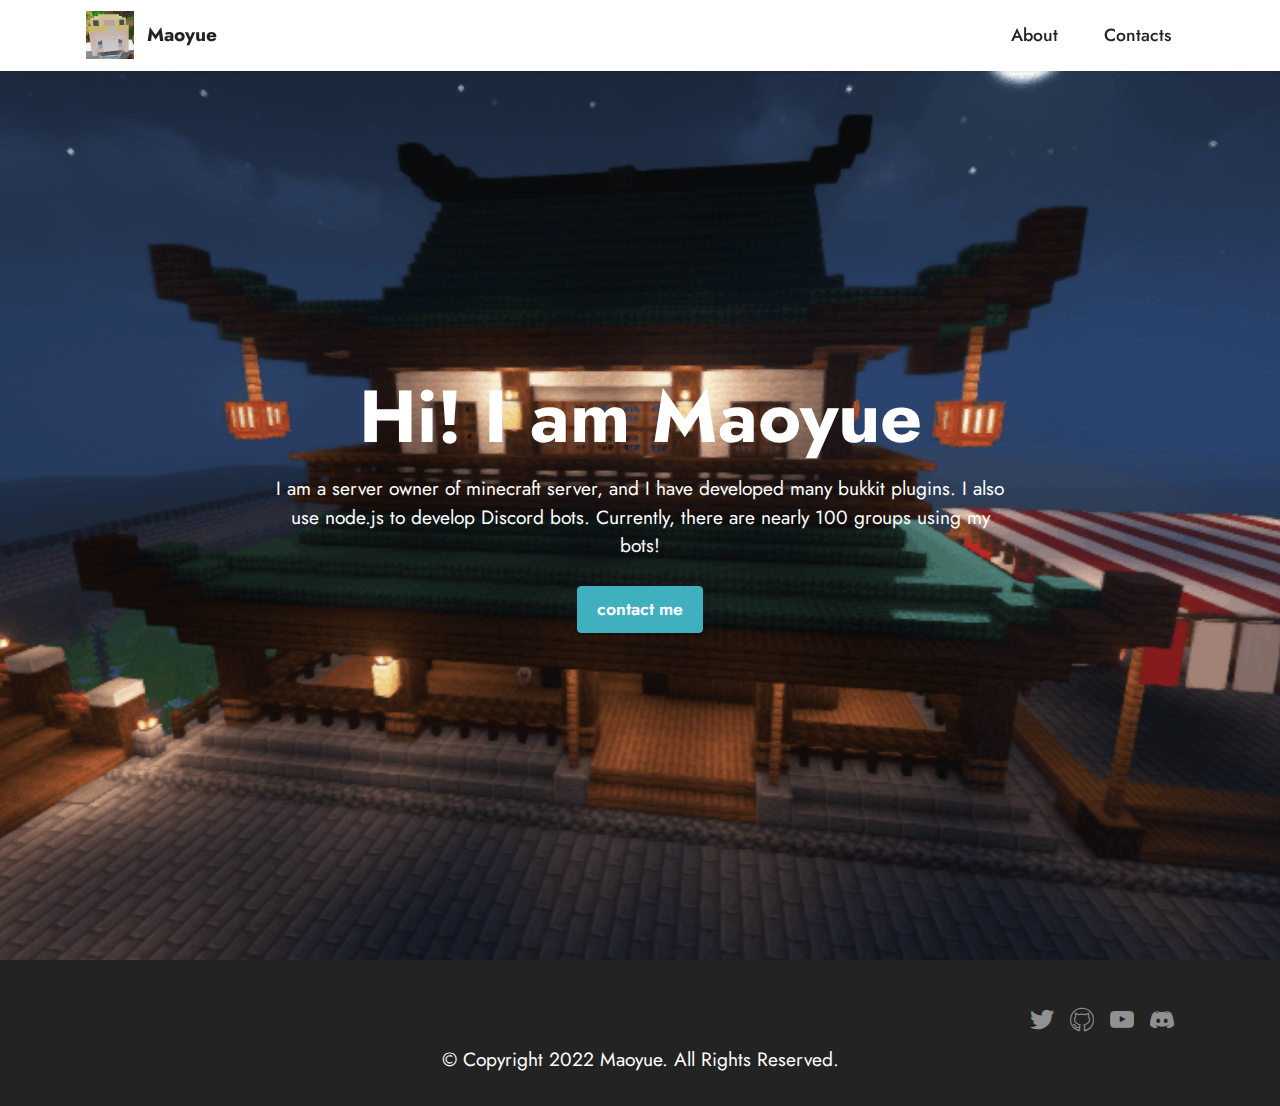
==== commit 3cc9072d: "Add files via upload" ====
--- a/index.html
+++ b/index.html
@@ -40,11 +40,11 @@
         <div class="container">
             <div class="navbar-brand">
                 <span class="navbar-logo">
-                    <a href="https://mobiri.se">
+                    <a href="https://maoyue.me">
                         <img src="assets/images/0f787718e14e277b7a47b84ead14e228-96x96.png" alt="Mobirise Website Builder" style="height: 3rem;">
                     </a>
                 </span>
-                <span class="navbar-caption-wrap"><a class="navbar-caption text-black display-7" href="https://mobiri.se">Mobirise</a></span>
+                <span class="navbar-caption-wrap"><a class="navbar-caption text-black text-primary display-7" href="https://maoyue.me">Maoyue</a></span>
             </div>
             <button class="navbar-toggler" type="button" data-toggle="collapse" data-bs-toggle="collapse" data-target="#navbarSupportedContent" data-bs-target="#navbarSupportedContent" aria-controls="navbarNavAltMarkup" aria-expanded="false" aria-label="Toggle navigation">
                 <div class="hamburger">
@@ -133,7 +133,6 @@
             </div>
         </div>
     </div>
-</section><section class="display-7" style="padding: 0;align-items: center;justify-content: center;flex-wrap: wrap;    align-content: center;display: flex;position: relative;height: 4rem;"><a href="https://mobiri.se/2853549" style="flex: 1 1;height: 4rem;position: absolute;width: 100%;z-index: 1;"><img alt="" style="height: 4rem;" src="[data-uri]"></a><p style="margin: 0;text-align: center;" class="display-7">Made with Mobirise &#8204;</p><a style="z-index:1" href="https://mobirise.com/web-page-maker.html">Free Web Page Maker</a></section><script src="assets/bootstrap/js/bootstrap.bundle.min.js"></script>  <script src="assets/parallax/jarallax.js"></script>  <script src="assets/smoothscroll/smooth-scroll.js"></script>  <script src="assets/ytplayer/index.js"></script>  <script src="assets/dropdown/js/navbar-dropdown.js"></script>  <script src="assets/theme/js/script.js"></script>  
   
   
 </body>
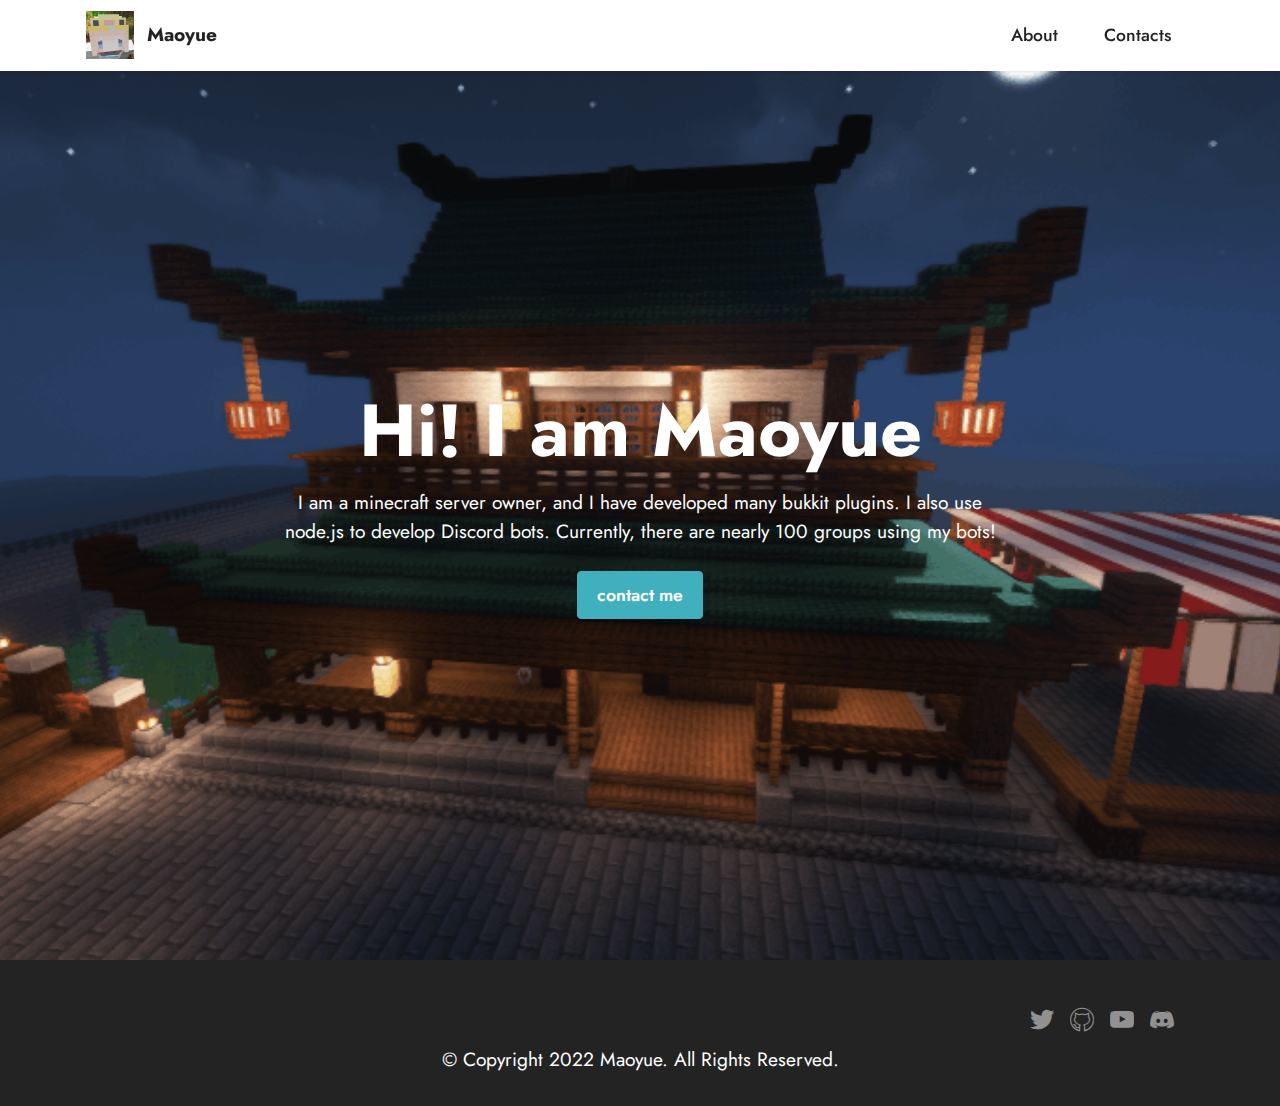
==== commit 82ac2b4a: "Update index.html" ====
--- a/index.html
+++ b/index.html
@@ -76,7 +76,7 @@
             <div class="col-12 col-lg-8">
                 <h1 class="mbr-section-title mbr-fonts-style mb-3 display-1"><strong>Hi! I am Maoyue</strong></h1>
                 
-                <p class="mbr-text mbr-fonts-style display-7">I am a server owner of minecraft server, and I have developed many bukkit plugins. I also use node.js to develop Discord bots. Currently, there are nearly 100 groups using my bots!</p>
+                <p class="mbr-text mbr-fonts-style display-7">I am a minecraft server owner, and I have developed many bukkit plugins. I also use node.js to develop Discord bots. Currently, there are nearly 100 groups using my bots!</p>
                 <div class="mbr-section-btn mt-3"><a class="btn btn-success display-4" href="https://maoyue.me/contact">contact me<br></a></div>
             </div>
         </div>
@@ -136,4 +136,4 @@
   
   
 </body>
-</html>+</html>
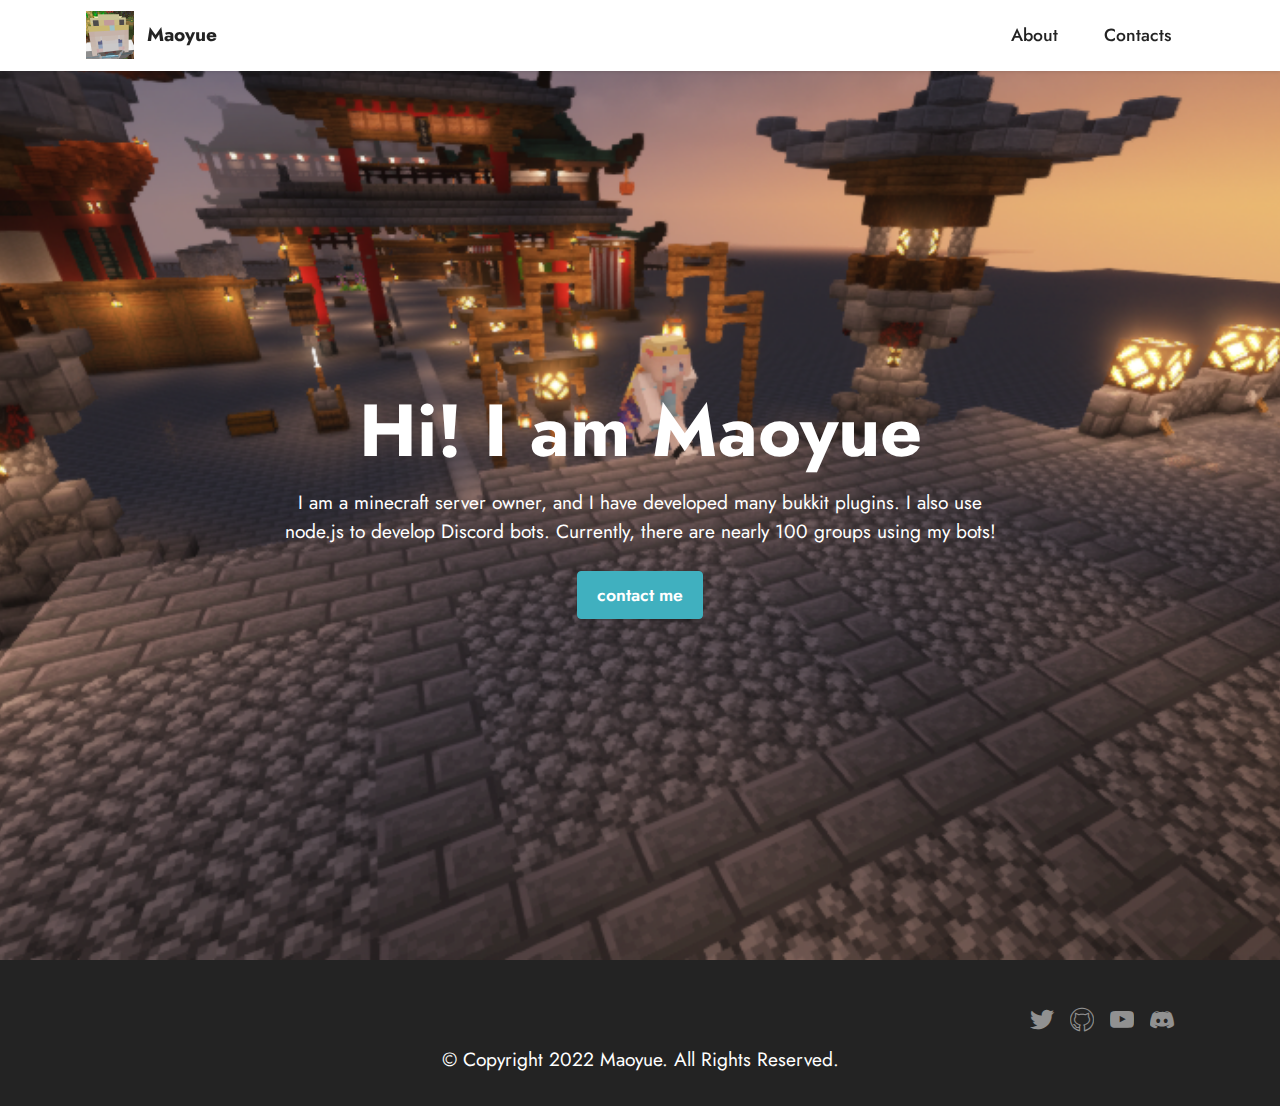
==== commit 6728d28e: "Add files via upload" ====
--- a/index.html
+++ b/index.html
@@ -1,139 +1,139 @@
-<!DOCTYPE html>
-<html  >
-<head>
-  <!-- Site made with Mobirise Website Builder v5.6.11, https://mobirise.com -->
-  <meta charset="UTF-8">
-  <meta http-equiv="X-UA-Compatible" content="IE=edge">
-  <meta name="generator" content="Mobirise v5.6.11, mobirise.com">
-  <meta name="twitter:card" content="summary_large_image"/>
-  <meta name="twitter:image:src" content="">
-  <meta property="og:image" content="">
-  <meta name="twitter:title" content="maoyue.me | home">
-  <meta name="viewport" content="width=device-width, initial-scale=1, minimum-scale=1">
-  <link rel="shortcut icon" href="assets/images/0f787718e14e277b7a47b84ead14e228-128x128.png" type="image/x-icon">
-  <meta name="description" content="">
-  
-  
-  <title>maoyue.me | home</title>
-  <link rel="stylesheet" href="assets/web/assets/mobirise-icons/mobirise-icons.css">
-  <link rel="stylesheet" href="assets/bootstrap/css/bootstrap.min.css">
-  <link rel="stylesheet" href="assets/bootstrap/css/bootstrap-grid.min.css">
-  <link rel="stylesheet" href="assets/bootstrap/css/bootstrap-reboot.min.css">
-  <link rel="stylesheet" href="assets/parallax/jarallax.css">
-  <link rel="stylesheet" href="assets/dropdown/css/style.css">
-  <link rel="stylesheet" href="assets/socicon/css/styles.css">
-  <link rel="stylesheet" href="assets/theme/css/style.css">
-  <link rel="preload" href="https://fonts.googleapis.com/css?family=Jost:100,200,300,400,500,600,700,800,900,100i,200i,300i,400i,500i,600i,700i,800i,900i&display=swap" as="style" onload="this.onload=null;this.rel='stylesheet'">
-  <noscript><link rel="stylesheet" href="https://fonts.googleapis.com/css?family=Jost:100,200,300,400,500,600,700,800,900,100i,200i,300i,400i,500i,600i,700i,800i,900i&display=swap"></noscript>
-  <link rel="preload" as="style" href="assets/mobirise/css/mbr-additional.css"><link rel="stylesheet" href="assets/mobirise/css/mbr-additional.css" type="text/css">
-  
-  
-  
-  
-</head>
-<body>
-  
-  <section data-bs-version="5.1" class="menu menu1 cid-tfqTulTXQb" once="menu" id="menu1-o">
-    
-
-    <nav class="navbar navbar-dropdown navbar-fixed-top navbar-expand-lg">
-        <div class="container">
-            <div class="navbar-brand">
-                <span class="navbar-logo">
-                    <a href="https://maoyue.me">
-                        <img src="assets/images/0f787718e14e277b7a47b84ead14e228-96x96.png" alt="Mobirise Website Builder" style="height: 3rem;">
-                    </a>
-                </span>
-                <span class="navbar-caption-wrap"><a class="navbar-caption text-black text-primary display-7" href="https://maoyue.me">Maoyue</a></span>
-            </div>
-            <button class="navbar-toggler" type="button" data-toggle="collapse" data-bs-toggle="collapse" data-target="#navbarSupportedContent" data-bs-target="#navbarSupportedContent" aria-controls="navbarNavAltMarkup" aria-expanded="false" aria-label="Toggle navigation">
-                <div class="hamburger">
-                    <span></span>
-                    <span></span>
-                    <span></span>
-                    <span></span>
-                </div>
-            </button>
-            <div class="collapse navbar-collapse" id="navbarSupportedContent">
-                <ul class="navbar-nav nav-dropdown nav-right" data-app-modern-menu="true"><li class="nav-item"><a class="nav-link link text-black text-primary display-4" href="https://maoyue.me">About</a></li>
-                    <li class="nav-item"><a class="nav-link link text-black text-primary display-4" href="https://maoyue.me/contact">Contacts</a>
-                    </li></ul>
-                
-                
-            </div>
-        </div>
-    </nav>
-</section>
-
-<section data-bs-version="5.1" class="header1 cid-s48MCQYojq mbr-fullscreen mbr-parallax-background" id="header1-f">
-
-    
-
-    
-
-    <div class="align-center container">
-        <div class="row justify-content-center">
-            <div class="col-12 col-lg-8">
-                <h1 class="mbr-section-title mbr-fonts-style mb-3 display-1"><strong>Hi! I am Maoyue</strong></h1>
-                
-                <p class="mbr-text mbr-fonts-style display-7">I am a minecraft server owner, and I have developed many bukkit plugins. I also use node.js to develop Discord bots. Currently, there are nearly 100 groups using my bots!</p>
-                <div class="mbr-section-btn mt-3"><a class="btn btn-success display-4" href="https://maoyue.me/contact">contact me<br></a></div>
-            </div>
-        </div>
-    </div>
-</section>
-
-<section data-bs-version="5.1" class="footer3 cid-s48P1Icc8J" once="footers" id="footer3-i">
-
-    
-
-    
-
-    <div class="container">
-        <div class="media-container-row align-center mbr-white">
-            <div class="row row-links">
-                <ul class="foot-menu">
-                    
-                    
-                    
-                    
-                    
-                <li class="foot-menu-item mbr-fonts-style display-7"></li><li class="foot-menu-item mbr-fonts-style display-7"></li><li class="foot-menu-item mbr-fonts-style display-7"></li></ul>
-            </div>
-            <div class="row social-row">
-                <div class="social-list align-right pb-2">
-                    
-                    
-                    
-                    
-                    
-                    
-                <div class="soc-item">
-                        <a href="https://twitter.com/xiaoyua4997" target="_blank">
-                            <span class="mbr-iconfont mbr-iconfont-social socicon-twitter socicon"></span>
-                        </a>
-                    </div><div class="soc-item">
-                        <a href="https://github.com/MagicTeaMC" target="_blank">
-                            <span class="mbr-iconfont mbr-iconfont-social mbri-github"></span>
-                        </a>
-                    </div><div class="soc-item">
-                        <a href="https://www.youtube.com/channel/UCyjsH37Ox4dvccGBCfK5Naw" target="_blank">
-                            <span class="mbr-iconfont mbr-iconfont-social socicon-youtube socicon"></span>
-                        </a>
-                    </div><div class="soc-item">
-                        <a href="https://discord.com/users/830785952469352448" target="_blank">
-                            <span class="mbr-iconfont mbr-iconfont-social socicon-discord socicon"></span>
-                        </a>
-                    </div></div>
-            </div>
-            <div class="row row-copirayt">
-                <p class="mbr-text mb-0 mbr-fonts-style mbr-white align-center display-7">
-                    © Copyright 2022 Maoyue. All Rights Reserved.
-                </p>
-            </div>
-        </div>
-    </div>
-  
-  
-</body>
-</html>
+<!DOCTYPE html>
+<html  >
+<head>
+  <!-- Site made with Mobirise Website Builder v5.6.11, https://mobirise.com -->
+  <meta charset="UTF-8">
+  <meta http-equiv="X-UA-Compatible" content="IE=edge">
+  <meta name="generator" content="Mobirise v5.6.11, mobirise.com">
+  <meta name="twitter:card" content="summary_large_image"/>
+  <meta name="twitter:image:src" content="https://maoyue.me/assets/images/2022-08-24-18.02.32-854x480.png">
+  <meta property="og:image" content="https://maoyue.me/assets/images/2022-08-24-18.02.32-854x480.png">
+  <meta name="twitter:title" content="maoyue.me | home">
+  <meta name="viewport" content="width=device-width, initial-scale=1, minimum-scale=1">
+  <link rel="shortcut icon" href="assets/images/0f787718e14e277b7a47b84ead14e228-128x128.png" type="image/x-icon">
+  <meta name="description" content="Hi! I am Maoyue, this is my website!">
+  
+  
+  <title>maoyue.me | home</title>
+  <link rel="stylesheet" href="assets/web/assets/mobirise-icons/mobirise-icons.css">
+  <link rel="stylesheet" href="assets/bootstrap/css/bootstrap.min.css">
+  <link rel="stylesheet" href="assets/bootstrap/css/bootstrap-grid.min.css">
+  <link rel="stylesheet" href="assets/bootstrap/css/bootstrap-reboot.min.css">
+  <link rel="stylesheet" href="assets/parallax/jarallax.css">
+  <link rel="stylesheet" href="assets/dropdown/css/style.css">
+  <link rel="stylesheet" href="assets/socicon/css/styles.css">
+  <link rel="stylesheet" href="assets/theme/css/style.css">
+  <link rel="preload" href="https://fonts.googleapis.com/css?family=Jost:100,200,300,400,500,600,700,800,900,100i,200i,300i,400i,500i,600i,700i,800i,900i&display=swap" as="style" onload="this.onload=null;this.rel='stylesheet'">
+  <noscript><link rel="stylesheet" href="https://fonts.googleapis.com/css?family=Jost:100,200,300,400,500,600,700,800,900,100i,200i,300i,400i,500i,600i,700i,800i,900i&display=swap"></noscript>
+  <link rel="preload" as="style" href="assets/mobirise/css/mbr-additional.css"><link rel="stylesheet" href="assets/mobirise/css/mbr-additional.css" type="text/css">
+  
+  
+  
+  
+</head>
+<body>
+  
+  <section data-bs-version="5.1" class="menu menu1 cid-tfqTulTXQb" once="menu" id="menu1-o">
+    
+
+    <nav class="navbar navbar-dropdown navbar-fixed-top navbar-expand-lg">
+        <div class="container">
+            <div class="navbar-brand">
+                <span class="navbar-logo">
+                    <a href="https://maoyue.me">
+                        <img src="assets/images/0f787718e14e277b7a47b84ead14e228-96x96.png" alt="Mobirise Website Builder" style="height: 3rem;">
+                    </a>
+                </span>
+                <span class="navbar-caption-wrap"><a class="navbar-caption text-black text-primary display-7" href="https://maoyue.me">Maoyue</a></span>
+            </div>
+            <button class="navbar-toggler" type="button" data-toggle="collapse" data-bs-toggle="collapse" data-target="#navbarSupportedContent" data-bs-target="#navbarSupportedContent" aria-controls="navbarNavAltMarkup" aria-expanded="false" aria-label="Toggle navigation">
+                <div class="hamburger">
+                    <span></span>
+                    <span></span>
+                    <span></span>
+                    <span></span>
+                </div>
+            </button>
+            <div class="collapse navbar-collapse" id="navbarSupportedContent">
+                <ul class="navbar-nav nav-dropdown nav-right" data-app-modern-menu="true"><li class="nav-item"><a class="nav-link link text-black text-primary display-4" href="https://maoyue.me">About</a></li>
+                    <li class="nav-item"><a class="nav-link link text-black text-primary display-4" href="https://maoyue.me/contact">Contacts</a>
+                    </li></ul>
+                
+                
+            </div>
+        </div>
+    </nav>
+</section>
+
+<section data-bs-version="5.1" class="header1 cid-s48MCQYojq mbr-fullscreen mbr-parallax-background" id="header1-f">
+
+    
+
+    
+
+    <div class="align-center container">
+        <div class="row justify-content-center">
+            <div class="col-12 col-lg-8">
+                <h1 class="mbr-section-title mbr-fonts-style mb-3 display-1"><strong>Hi! I am Maoyue</strong></h1>
+                
+                <p class="mbr-text mbr-fonts-style display-7">I am a minecraft server owner, and I have developed many bukkit plugins. I also use node.js to develop Discord bots. Currently, there are nearly 100 groups using my bots!</p>
+                <div class="mbr-section-btn mt-3"><a class="btn btn-success display-4" href="https://maoyue.me/contact">contact me<br></a></div>
+            </div>
+        </div>
+    </div>
+</section>
+
+<section data-bs-version="5.1" class="footer3 cid-s48P1Icc8J" once="footers" id="footer3-i">
+
+    
+
+    
+
+    <div class="container">
+        <div class="media-container-row align-center mbr-white">
+            <div class="row row-links">
+                <ul class="foot-menu">
+                    
+                    
+                    
+                    
+                    
+                <li class="foot-menu-item mbr-fonts-style display-7"></li><li class="foot-menu-item mbr-fonts-style display-7"></li><li class="foot-menu-item mbr-fonts-style display-7"></li></ul>
+            </div>
+            <div class="row social-row">
+                <div class="social-list align-right pb-2">
+                    
+                    
+                    
+                    
+                    
+                    
+                <div class="soc-item">
+                        <a href="https://twitter.com/xiaoyua4997" target="_blank">
+                            <span class="mbr-iconfont mbr-iconfont-social socicon-twitter socicon"></span>
+                        </a>
+                    </div><div class="soc-item">
+                        <a href="https://github.com/MagicTeaMC" target="_blank">
+                            <span class="mbr-iconfont mbr-iconfont-social mbri-github"></span>
+                        </a>
+                    </div><div class="soc-item">
+                        <a href="https://www.youtube.com/channel/UCyjsH37Ox4dvccGBCfK5Naw" target="_blank">
+                            <span class="mbr-iconfont mbr-iconfont-social socicon-youtube socicon"></span>
+                        </a>
+                    </div><div class="soc-item">
+                        <a href="https://discord.com/users/830785952469352448" target="_blank">
+                            <span class="mbr-iconfont mbr-iconfont-social socicon-discord socicon"></span>
+                        </a>
+                    </div></div>
+            </div>
+            <div class="row row-copirayt">
+                <p class="mbr-text mb-0 mbr-fonts-style mbr-white align-center display-7">
+                    © Copyright 2022 Maoyue. All Rights Reserved.
+                </p>
+            </div>
+        </div>
+    </div>
+  
+  
+</body>
+</html>
--- a/assets/web/assets/mobirise-icons/mobirise-icons.css
+++ b/assets/web/assets/mobirise-icons/mobirise-icons.css
@@ -1,477 +1,477 @@
-@font-face {
-  font-family: 'MobiriseIcons';
-  src:  url('mobirise-icons.eot?spat4u');
-  src:  url('mobirise-icons.eot?spat4u#iefix') format('embedded-opentype'),
-    url('mobirise-icons.ttf?spat4u') format('truetype'),
-    url('mobirise-icons.woff?spat4u') format('woff'),
-    url('mobirise-icons.svg?spat4u#MobiriseIcons') format('svg');
-  font-weight: normal;
-  font-style: normal;
-  font-display: swap;
-}
-
-[class^="mbri-"], [class*=" mbri-"] {
-  /* use !important to prevent issues with browser extensions that change fonts */
-  font-family: MobiriseIcons !important;
-  speak: none;
-  font-style: normal;
-  font-weight: normal;
-  font-variant: normal;
-  text-transform: none;
-  line-height: 1;
-
-  /* Better Font Rendering =========== */
-  -webkit-font-smoothing: antialiased;
-  -moz-osx-font-smoothing: grayscale;
-}
-
-.mbri-add-submenu:before {
-  content: "\e900";
-}
-.mbri-alert:before {
-  content: "\e901";
-}
-.mbri-align-center:before {
-  content: "\e902";
-}
-.mbri-align-justify:before {
-  content: "\e903";
-}
-.mbri-align-left:before {
-  content: "\e904";
-}
-.mbri-align-right:before {
-  content: "\e905";
-}
-.mbri-android:before {
-  content: "\e906";
-}
-.mbri-apple:before {
-  content: "\e907";
-}
-.mbri-arrow-down:before {
-  content: "\e908";
-}
-.mbri-arrow-next:before {
-  content: "\e909";
-}
-.mbri-arrow-prev:before {
-  content: "\e90a";
-}
-.mbri-arrow-up:before {
-  content: "\e90b";
-}
-.mbri-bold:before {
-  content: "\e90c";
-}
-.mbri-bookmark:before {
-  content: "\e90d";
-}
-.mbri-bootstrap:before {
-  content: "\e90e";
-}
-.mbri-briefcase:before {
-  content: "\e90f";
-}
-.mbri-browse:before {
-  content: "\e910";
-}
-.mbri-bulleted-list:before {
-  content: "\e911";
-}
-.mbri-calendar:before {
-  content: "\e912";
-}
-.mbri-camera:before {
-  content: "\e913";
-}
-.mbri-cart-add:before {
-  content: "\e914";
-}
-.mbri-cart-full:before {
-  content: "\e915";
-}
-.mbri-cash:before {
-  content: "\e916";
-}
-.mbri-change-style:before {
-  content: "\e917";
-}
-.mbri-chat:before {
-  content: "\e918";
-}
-.mbri-clock:before {
-  content: "\e919";
-}
-.mbri-close:before {
-  content: "\e91a";
-}
-.mbri-cloud:before {
-  content: "\e91b";
-}
-.mbri-code:before {
-  content: "\e91c";
-}
-.mbri-contact-form:before {
-  content: "\e91d";
-}
-.mbri-credit-card:before {
-  content: "\e91e";
-}
-.mbri-cursor-click:before {
-  content: "\e91f";
-}
-.mbri-cust-feedback:before {
-  content: "\e920";
-}
-.mbri-database:before {
-  content: "\e921";
-}
-.mbri-delivery:before {
-  content: "\e922";
-}
-.mbri-desktop:before {
-  content: "\e923";
-}
-.mbri-devices:before {
-  content: "\e924";
-}
-.mbri-down:before {
-  content: "\e925";
-}
-.mbri-download:before {
-  content: "\e989";
-}
-.mbri-drag-n-drop:before {
-  content: "\e927";
-}
-.mbri-drag-n-drop2:before {
-  content: "\e928";
-}
-.mbri-edit:before {
-  content: "\e929";
-}
-.mbri-edit2:before {
-  content: "\e92a";
-}
-.mbri-error:before {
-  content: "\e92b";
-}
-.mbri-extension:before {
-  content: "\e92c";
-}
-.mbri-features:before {
-  content: "\e92d";
-}
-.mbri-file:before {
-  content: "\e92e";
-}
-.mbri-flag:before {
-  content: "\e92f";
-}
-.mbri-folder:before {
-  content: "\e930";
-}
-.mbri-gift:before {
-  content: "\e931";
-}
-.mbri-github:before {
-  content: "\e932";
-}
-.mbri-globe:before {
-  content: "\e933";
-}
-.mbri-globe-2:before {
-  content: "\e934";
-}
-.mbri-growing-chart:before {
-  content: "\e935";
-}
-.mbri-hearth:before {
-  content: "\e936";
-}
-.mbri-help:before {
-  content: "\e937";
-}
-.mbri-home:before {
-  content: "\e938";
-}
-.mbri-hot-cup:before {
-  content: "\e939";
-}
-.mbri-idea:before {
-  content: "\e93a";
-}
-.mbri-image-gallery:before {
-  content: "\e93b";
-}
-.mbri-image-slider:before {
-  content: "\e93c";
-}
-.mbri-info:before {
-  content: "\e93d";
-}
-.mbri-italic:before {
-  content: "\e93e";
-}
-.mbri-key:before {
-  content: "\e93f";
-}
-.mbri-laptop:before {
-  content: "\e940";
-}
-.mbri-layers:before {
-  content: "\e941";
-}
-.mbri-left-right:before {
-  content: "\e942";
-}
-.mbri-left:before {
-  content: "\e943";
-}
-.mbri-letter:before {
-  content: "\e944";
-}
-.mbri-like:before {
-  content: "\e945";
-}
-.mbri-link:before {
-  content: "\e946";
-}
-.mbri-lock:before {
-  content: "\e947";
-}
-.mbri-login:before {
-  content: "\e948";
-}
-.mbri-logout:before {
-  content: "\e949";
-}
-.mbri-magic-stick:before {
-  content: "\e94a";
-}
-.mbri-map-pin:before {
-  content: "\e94b";
-}
-.mbri-menu:before {
-  content: "\e94c";
-}
-.mbri-mobile:before {
-  content: "\e94d";
-}
-.mbri-mobile2:before {
-  content: "\e94e";
-}
-.mbri-mobirise:before {
-  content: "\e94f";
-}
-.mbri-more-horizontal:before {
-  content: "\e950";
-}
-.mbri-more-vertical:before {
-  content: "\e951";
-}
-.mbri-music:before {
-  content: "\e952";
-}
-.mbri-new-file:before {
-  content: "\e953";
-}
-.mbri-numbered-list:before {
-  content: "\e954";
-}
-.mbri-opened-folder:before {
-  content: "\e955";
-}
-.mbri-pages:before {
-  content: "\e956";
-}
-.mbri-paper-plane:before {
-  content: "\e957";
-}
-.mbri-paperclip:before {
-  content: "\e958";
-}
-.mbri-photo:before {
-  content: "\e959";
-}
-.mbri-photos:before {
-  content: "\e95a";
-}
-.mbri-pin:before {
-  content: "\e95b";
-}
-.mbri-play:before {
-  content: "\e95c";
-}
-.mbri-plus:before {
-  content: "\e95d";
-}
-.mbri-preview:before {
-  content: "\e95e";
-}
-.mbri-print:before {
-  content: "\e95f";
-}
-.mbri-protect:before {
-  content: "\e960";
-}
-.mbri-question:before {
-  content: "\e961";
-}
-.mbri-quote-left:before {
-  content: "\e962";
-}
-.mbri-quote-right:before {
-  content: "\e963";
-}
-.mbri-refresh:before {
-  content: "\e964";
-}
-.mbri-responsive:before {
-  content: "\e965";
-}
-.mbri-right:before {
-  content: "\e966";
-}
-.mbri-rocket:before {
-  content: "\e967";
-}
-.mbri-sad-face:before {
-  content: "\e968";
-}
-.mbri-sale:before {
-  content: "\e969";
-}
-.mbri-save:before {
-  content: "\e96a";
-}
-.mbri-search:before {
-  content: "\e96b";
-}
-.mbri-setting:before {
-  content: "\e96c";
-}
-.mbri-setting2:before {
-  content: "\e96d";
-}
-.mbri-setting3:before {
-  content: "\e96e";
-}
-.mbri-share:before {
-  content: "\e96f";
-}
-.mbri-shopping-bag:before {
-  content: "\e970";
-}
-.mbri-shopping-basket:before {
-  content: "\e971";
-}
-.mbri-shopping-cart:before {
-  content: "\e972";
-}
-.mbri-sites:before {
-  content: "\e973";
-}
-.mbri-smile-face:before {
-  content: "\e974";
-}
-.mbri-speed:before {
-  content: "\e975";
-}
-.mbri-star:before {
-  content: "\e976";
-}
-.mbri-success:before {
-  content: "\e977";
-}
-.mbri-sun:before {
-  content: "\e978";
-}
-.mbri-sun2:before {
-  content: "\e979";
-}
-.mbri-tablet:before {
-  content: "\e97a";
-}
-.mbri-tablet-vertical:before {
-  content: "\e97b";
-}
-.mbri-target:before {
-  content: "\e97c";
-}
-.mbri-timer:before {
-  content: "\e97d";
-}
-.mbri-to-ftp:before {
-  content: "\e97e";
-}
-.mbri-to-local-drive:before {
-  content: "\e97f";
-}
-.mbri-touch-swipe:before {
-  content: "\e980";
-}
-.mbri-touch:before {
-  content: "\e981";
-}
-.mbri-trash:before {
-  content: "\e982";
-}
-.mbri-underline:before {
-  content: "\e983";
-}
-.mbri-unlink:before {
-  content: "\e984";
-}
-.mbri-unlock:before {
-  content: "\e985";
-}
-.mbri-up-down:before {
-  content: "\e986";
-}
-.mbri-up:before {
-  content: "\e987";
-}
-.mbri-update:before {
-  content: "\e988";
-}
-.mbri-upload:before {
- content: "\e926"; 
-}
-.mbri-user:before {
-  content: "\e98a";
-}
-.mbri-user2:before {
-  content: "\e98b";
-}
-.mbri-users:before {
-  content: "\e98c";
-}
-.mbri-video:before {
-  content: "\e98d";
-}
-.mbri-video-play:before {
-  content: "\e98e";
-}
-.mbri-watch:before {
-  content: "\e98f";
-}
-.mbri-website-theme:before {
-  content: "\e990";
-}
-.mbri-wifi:before {
-  content: "\e991";
-}
-.mbri-windows:before {
-  content: "\e992";
-}
-.mbri-zoom-out:before {
-  content: "\e993";
-}
-.mbri-redo:before {
-  content: "\e994";
-}
-.mbri-undo:before {
-  content: "\e995";
-}
+@font-face {
+  font-family: 'MobiriseIcons';
+  src:  url('mobirise-icons.eot?spat4u');
+  src:  url('mobirise-icons.eot?spat4u#iefix') format('embedded-opentype'),
+    url('mobirise-icons.ttf?spat4u') format('truetype'),
+    url('mobirise-icons.woff?spat4u') format('woff'),
+    url('mobirise-icons.svg?spat4u#MobiriseIcons') format('svg');
+  font-weight: normal;
+  font-style: normal;
+  font-display: swap;
+}
+
+[class^="mbri-"], [class*=" mbri-"] {
+  /* use !important to prevent issues with browser extensions that change fonts */
+  font-family: MobiriseIcons !important;
+  speak: none;
+  font-style: normal;
+  font-weight: normal;
+  font-variant: normal;
+  text-transform: none;
+  line-height: 1;
+
+  /* Better Font Rendering =========== */
+  -webkit-font-smoothing: antialiased;
+  -moz-osx-font-smoothing: grayscale;
+}
+
+.mbri-add-submenu:before {
+  content: "\e900";
+}
+.mbri-alert:before {
+  content: "\e901";
+}
+.mbri-align-center:before {
+  content: "\e902";
+}
+.mbri-align-justify:before {
+  content: "\e903";
+}
+.mbri-align-left:before {
+  content: "\e904";
+}
+.mbri-align-right:before {
+  content: "\e905";
+}
+.mbri-android:before {
+  content: "\e906";
+}
+.mbri-apple:before {
+  content: "\e907";
+}
+.mbri-arrow-down:before {
+  content: "\e908";
+}
+.mbri-arrow-next:before {
+  content: "\e909";
+}
+.mbri-arrow-prev:before {
+  content: "\e90a";
+}
+.mbri-arrow-up:before {
+  content: "\e90b";
+}
+.mbri-bold:before {
+  content: "\e90c";
+}
+.mbri-bookmark:before {
+  content: "\e90d";
+}
+.mbri-bootstrap:before {
+  content: "\e90e";
+}
+.mbri-briefcase:before {
+  content: "\e90f";
+}
+.mbri-browse:before {
+  content: "\e910";
+}
+.mbri-bulleted-list:before {
+  content: "\e911";
+}
+.mbri-calendar:before {
+  content: "\e912";
+}
+.mbri-camera:before {
+  content: "\e913";
+}
+.mbri-cart-add:before {
+  content: "\e914";
+}
+.mbri-cart-full:before {
+  content: "\e915";
+}
+.mbri-cash:before {
+  content: "\e916";
+}
+.mbri-change-style:before {
+  content: "\e917";
+}
+.mbri-chat:before {
+  content: "\e918";
+}
+.mbri-clock:before {
+  content: "\e919";
+}
+.mbri-close:before {
+  content: "\e91a";
+}
+.mbri-cloud:before {
+  content: "\e91b";
+}
+.mbri-code:before {
+  content: "\e91c";
+}
+.mbri-contact-form:before {
+  content: "\e91d";
+}
+.mbri-credit-card:before {
+  content: "\e91e";
+}
+.mbri-cursor-click:before {
+  content: "\e91f";
+}
+.mbri-cust-feedback:before {
+  content: "\e920";
+}
+.mbri-database:before {
+  content: "\e921";
+}
+.mbri-delivery:before {
+  content: "\e922";
+}
+.mbri-desktop:before {
+  content: "\e923";
+}
+.mbri-devices:before {
+  content: "\e924";
+}
+.mbri-down:before {
+  content: "\e925";
+}
+.mbri-download:before {
+  content: "\e989";
+}
+.mbri-drag-n-drop:before {
+  content: "\e927";
+}
+.mbri-drag-n-drop2:before {
+  content: "\e928";
+}
+.mbri-edit:before {
+  content: "\e929";
+}
+.mbri-edit2:before {
+  content: "\e92a";
+}
+.mbri-error:before {
+  content: "\e92b";
+}
+.mbri-extension:before {
+  content: "\e92c";
+}
+.mbri-features:before {
+  content: "\e92d";
+}
+.mbri-file:before {
+  content: "\e92e";
+}
+.mbri-flag:before {
+  content: "\e92f";
+}
+.mbri-folder:before {
+  content: "\e930";
+}
+.mbri-gift:before {
+  content: "\e931";
+}
+.mbri-github:before {
+  content: "\e932";
+}
+.mbri-globe:before {
+  content: "\e933";
+}
+.mbri-globe-2:before {
+  content: "\e934";
+}
+.mbri-growing-chart:before {
+  content: "\e935";
+}
+.mbri-hearth:before {
+  content: "\e936";
+}
+.mbri-help:before {
+  content: "\e937";
+}
+.mbri-home:before {
+  content: "\e938";
+}
+.mbri-hot-cup:before {
+  content: "\e939";
+}
+.mbri-idea:before {
+  content: "\e93a";
+}
+.mbri-image-gallery:before {
+  content: "\e93b";
+}
+.mbri-image-slider:before {
+  content: "\e93c";
+}
+.mbri-info:before {
+  content: "\e93d";
+}
+.mbri-italic:before {
+  content: "\e93e";
+}
+.mbri-key:before {
+  content: "\e93f";
+}
+.mbri-laptop:before {
+  content: "\e940";
+}
+.mbri-layers:before {
+  content: "\e941";
+}
+.mbri-left-right:before {
+  content: "\e942";
+}
+.mbri-left:before {
+  content: "\e943";
+}
+.mbri-letter:before {
+  content: "\e944";
+}
+.mbri-like:before {
+  content: "\e945";
+}
+.mbri-link:before {
+  content: "\e946";
+}
+.mbri-lock:before {
+  content: "\e947";
+}
+.mbri-login:before {
+  content: "\e948";
+}
+.mbri-logout:before {
+  content: "\e949";
+}
+.mbri-magic-stick:before {
+  content: "\e94a";
+}
+.mbri-map-pin:before {
+  content: "\e94b";
+}
+.mbri-menu:before {
+  content: "\e94c";
+}
+.mbri-mobile:before {
+  content: "\e94d";
+}
+.mbri-mobile2:before {
+  content: "\e94e";
+}
+.mbri-mobirise:before {
+  content: "\e94f";
+}
+.mbri-more-horizontal:before {
+  content: "\e950";
+}
+.mbri-more-vertical:before {
+  content: "\e951";
+}
+.mbri-music:before {
+  content: "\e952";
+}
+.mbri-new-file:before {
+  content: "\e953";
+}
+.mbri-numbered-list:before {
+  content: "\e954";
+}
+.mbri-opened-folder:before {
+  content: "\e955";
+}
+.mbri-pages:before {
+  content: "\e956";
+}
+.mbri-paper-plane:before {
+  content: "\e957";
+}
+.mbri-paperclip:before {
+  content: "\e958";
+}
+.mbri-photo:before {
+  content: "\e959";
+}
+.mbri-photos:before {
+  content: "\e95a";
+}
+.mbri-pin:before {
+  content: "\e95b";
+}
+.mbri-play:before {
+  content: "\e95c";
+}
+.mbri-plus:before {
+  content: "\e95d";
+}
+.mbri-preview:before {
+  content: "\e95e";
+}
+.mbri-print:before {
+  content: "\e95f";
+}
+.mbri-protect:before {
+  content: "\e960";
+}
+.mbri-question:before {
+  content: "\e961";
+}
+.mbri-quote-left:before {
+  content: "\e962";
+}
+.mbri-quote-right:before {
+  content: "\e963";
+}
+.mbri-refresh:before {
+  content: "\e964";
+}
+.mbri-responsive:before {
+  content: "\e965";
+}
+.mbri-right:before {
+  content: "\e966";
+}
+.mbri-rocket:before {
+  content: "\e967";
+}
+.mbri-sad-face:before {
+  content: "\e968";
+}
+.mbri-sale:before {
+  content: "\e969";
+}
+.mbri-save:before {
+  content: "\e96a";
+}
+.mbri-search:before {
+  content: "\e96b";
+}
+.mbri-setting:before {
+  content: "\e96c";
+}
+.mbri-setting2:before {
+  content: "\e96d";
+}
+.mbri-setting3:before {
+  content: "\e96e";
+}
+.mbri-share:before {
+  content: "\e96f";
+}
+.mbri-shopping-bag:before {
+  content: "\e970";
+}
+.mbri-shopping-basket:before {
+  content: "\e971";
+}
+.mbri-shopping-cart:before {
+  content: "\e972";
+}
+.mbri-sites:before {
+  content: "\e973";
+}
+.mbri-smile-face:before {
+  content: "\e974";
+}
+.mbri-speed:before {
+  content: "\e975";
+}
+.mbri-star:before {
+  content: "\e976";
+}
+.mbri-success:before {
+  content: "\e977";
+}
+.mbri-sun:before {
+  content: "\e978";
+}
+.mbri-sun2:before {
+  content: "\e979";
+}
+.mbri-tablet:before {
+  content: "\e97a";
+}
+.mbri-tablet-vertical:before {
+  content: "\e97b";
+}
+.mbri-target:before {
+  content: "\e97c";
+}
+.mbri-timer:before {
+  content: "\e97d";
+}
+.mbri-to-ftp:before {
+  content: "\e97e";
+}
+.mbri-to-local-drive:before {
+  content: "\e97f";
+}
+.mbri-touch-swipe:before {
+  content: "\e980";
+}
+.mbri-touch:before {
+  content: "\e981";
+}
+.mbri-trash:before {
+  content: "\e982";
+}
+.mbri-underline:before {
+  content: "\e983";
+}
+.mbri-unlink:before {
+  content: "\e984";
+}
+.mbri-unlock:before {
+  content: "\e985";
+}
+.mbri-up-down:before {
+  content: "\e986";
+}
+.mbri-up:before {
+  content: "\e987";
+}
+.mbri-update:before {
+  content: "\e988";
+}
+.mbri-upload:before {
+ content: "\e926"; 
+}
+.mbri-user:before {
+  content: "\e98a";
+}
+.mbri-user2:before {
+  content: "\e98b";
+}
+.mbri-users:before {
+  content: "\e98c";
+}
+.mbri-video:before {
+  content: "\e98d";
+}
+.mbri-video-play:before {
+  content: "\e98e";
+}
+.mbri-watch:before {
+  content: "\e98f";
+}
+.mbri-website-theme:before {
+  content: "\e990";
+}
+.mbri-wifi:before {
+  content: "\e991";
+}
+.mbri-windows:before {
+  content: "\e992";
+}
+.mbri-zoom-out:before {
+  content: "\e993";
+}
+.mbri-redo:before {
+  content: "\e994";
+}
+.mbri-undo:before {
+  content: "\e995";
+}
--- a/assets/parallax/jarallax.css
+++ b/assets/parallax/jarallax.css
@@ -1,15 +1,15 @@
-.jarallax {
-    position: relative;
-    z-index: 0;
-}
-.jarallax > .jarallax-img {
-    position: absolute;
-    object-fit: cover;
-    /* support for plugin https://github.com/bfred-it/object-fit-images */
-    font-family: 'object-fit: cover;';
-    top: 0;
-    left: 0;
-    width: 100%;
-    height: 100%;
-    z-index: -1;
+.jarallax {
+    position: relative;
+    z-index: 0;
+}
+.jarallax > .jarallax-img {
+    position: absolute;
+    object-fit: cover;
+    /* support for plugin https://github.com/bfred-it/object-fit-images */
+    font-family: 'object-fit: cover;';
+    top: 0;
+    left: 0;
+    width: 100%;
+    height: 100%;
+    z-index: -1;
 }--- a/assets/dropdown/css/style.css
+++ b/assets/dropdown/css/style.css
@@ -1,265 +1,265 @@
-.navbar-dropdown {
-  left: 0;
-  padding: 0;
-  position: absolute;
-  right: 0;
-  top: 0;
-  transition: all 0.45s ease;
-  z-index: 1030;
-  background: #282828; }
-  .navbar-dropdown .navbar-logo {
-    margin-right: 0.8rem;
-    transition: margin 0.3s ease-in-out;
-    vertical-align: middle; }
-    .navbar-dropdown .navbar-logo img {
-      height: 3.125rem;
-      transition: all 0.3s ease-in-out; }
-    .navbar-dropdown .navbar-logo.mbr-iconfont {
-      font-size: 3.125rem;
-      line-height: 3.125rem; }
-  .navbar-dropdown .navbar-caption {
-    font-weight: 700;
-    white-space: normal;
-    vertical-align: -4px;
-    line-height: 3.125rem !important; }
-    .navbar-dropdown .navbar-caption, .navbar-dropdown .navbar-caption:hover {
-      color: inherit;
-      text-decoration: none; }
-  .navbar-dropdown .mbr-iconfont + .navbar-caption {
-    vertical-align: -1px; }
-  .navbar-dropdown.navbar-fixed-top {
-    position: fixed; }
-  .navbar-dropdown .navbar-brand span {
-    vertical-align: -4px; }
-  .navbar-dropdown.bg-color.transparent {
-    background: none; }
-  .navbar-dropdown.navbar-short .navbar-brand {
-    padding: 0.625rem 0; }
-    .navbar-dropdown.navbar-short .navbar-brand span {
-      vertical-align: -1px; }
-  .navbar-dropdown.navbar-short .navbar-caption {
-    line-height: 2.375rem !important;
-    vertical-align: -2px; }
-  .navbar-dropdown.navbar-short .navbar-logo {
-    margin-right: 0.5rem; }
-    .navbar-dropdown.navbar-short .navbar-logo img {
-      height: 2.375rem; }
-    .navbar-dropdown.navbar-short .navbar-logo.mbr-iconfont {
-      font-size: 2.375rem;
-      line-height: 2.375rem; }
-  .navbar-dropdown.navbar-short .mbr-table-cell {
-    height: 3.625rem; }
-  .navbar-dropdown .navbar-close {
-    left: 0.6875rem;
-    position: fixed;
-    top: 0.75rem;
-    z-index: 1000; }
-  .navbar-dropdown .hamburger-icon {
-    content: "";
-    display: inline-block;
-    vertical-align: middle;
-    width: 16px;
-    -webkit-box-shadow: 0 -6px 0 1px #282828,0 0 0 1px #282828,0 6px 0 1px #282828;
-    -moz-box-shadow: 0 -6px 0 1px #282828,0 0 0 1px #282828,0 6px 0 1px #282828;
-    box-shadow: 0 -6px 0 1px #282828,0 0 0 1px #282828,0 6px 0 1px #282828; }
-
-.dropdown-menu .dropdown-toggle[data-toggle="dropdown-submenu"]::after {
-  border-bottom: 0.35em solid transparent;
-  border-left: 0.35em solid;
-  border-right: 0;
-  border-top: 0.35em solid transparent;
-  margin-left: 0.3rem; }
-
-.dropdown-menu .dropdown-item:focus {
-  outline: 0; }
-
-.nav-dropdown {
-  font-size: 0.75rem;
-  font-weight: 500;
-  height: auto !important; }
-  .nav-dropdown .nav-btn {
-    padding-left: 1rem; }
-  .nav-dropdown .link {
-    margin: .667em 1.667em;
-    font-weight: 500;
-    padding: 0;
-    transition: color .2s ease-in-out; }
-    .nav-dropdown .link.dropdown-toggle {
-      margin-right: 2.583em; }
-      .nav-dropdown .link.dropdown-toggle::after {
-        margin-left: .25rem;
-        border-top: 0.35em solid;
-        border-right: 0.35em solid transparent;
-        border-left: 0.35em solid transparent;
-        border-bottom: 0; }
-      .nav-dropdown .link.dropdown-toggle[aria-expanded="true"] {
-        margin: 0;
-        padding: 0.667em 3.263em  0.667em 1.667em; }
-  .nav-dropdown .link::after,
-  .nav-dropdown .dropdown-item::after {
-    color: inherit; }
-  .nav-dropdown .btn {
-    font-size: 0.75rem;
-    font-weight: 700;
-    letter-spacing: 0;
-    margin-bottom: 0;
-    padding-left: 1.25rem;
-    padding-right: 1.25rem; }
-  .nav-dropdown .dropdown-menu {
-    border-radius: 0;
-    border: 0;
-    left: 0;
-    margin: 0;
-    padding-bottom: 1.25rem;
-    padding-top: 1.25rem;
-    position: relative; }
-  .nav-dropdown .dropdown-submenu {
-    margin-left: 0.125rem;
-    top: 0; }
-  .nav-dropdown .dropdown-item {
-    font-weight: 500;
-    line-height: 2;
-    padding: 0.3846em 4.615em 0.3846em 1.5385em;
-    position: relative;
-    transition: color .2s ease-in-out, background-color .2s ease-in-out; }
-    .nav-dropdown .dropdown-item::after {
-      margin-top: -0.3077em;
-      position: absolute;
-      right: 1.1538em;
-      top: 50%; }
-    .nav-dropdown .dropdown-item:focus, .nav-dropdown .dropdown-item:hover {
-      background: none; }
-
-@media (max-width: 767px) {
-  .nav-dropdown.navbar-toggleable-sm {
-    bottom: 0;
-    display: none;
-    left: 0;
-    overflow-x: hidden;
-    position: fixed;
-    top: 0;
-    transform: translateX(-100%);
-    -ms-transform: translateX(-100%);
-    -webkit-transform: translateX(-100%);
-    width: 18.75rem;
-    z-index: 999; } }
-.nav-dropdown.navbar-toggleable-xl {
-  bottom: 0;
-  display: none;
-  left: 0;
-  overflow-x: hidden;
-  position: fixed;
-  top: 0;
-  transform: translateX(-100%);
-  -ms-transform: translateX(-100%);
-  -webkit-transform: translateX(-100%);
-  width: 18.75rem;
-  z-index: 999; }
-
-.nav-dropdown-sm {
-  display: block !important;
-  overflow-x: hidden;
-  overflow: auto;
-  padding-top: 3.875rem; }
-  .nav-dropdown-sm::after {
-    content: "";
-    display: block;
-    height: 3rem;
-    width: 100%; }
-  .nav-dropdown-sm.collapse.in ~ .navbar-close {
-    display: block !important; }
-  .nav-dropdown-sm.collapsing, .nav-dropdown-sm.collapse.in {
-    transform: translateX(0);
-    -ms-transform: translateX(0);
-    -webkit-transform: translateX(0);
-    transition: all 0.25s ease-out;
-    -webkit-transition: all 0.25s ease-out;
-    background: #282828; }
-  .nav-dropdown-sm.collapsing[aria-expanded="false"] {
-    transform: translateX(-100%);
-    -ms-transform: translateX(-100%);
-    -webkit-transform: translateX(-100%); }
-  .nav-dropdown-sm .nav-item {
-    display: block;
-    margin-left: 0 !important;
-    padding-left: 0; }
-  .nav-dropdown-sm .link,
-  .nav-dropdown-sm .dropdown-item {
-    border-top: 1px dotted rgba(255, 255, 255, 0.1);
-    font-size: 0.8125rem;
-    line-height: 1.6;
-    margin: 0 !important;
-    padding: 0.875rem 2.4rem 0.875rem 1.5625rem !important;
-    position: relative;
-    white-space: normal; }
-    .nav-dropdown-sm .link:focus, .nav-dropdown-sm .link:hover,
-    .nav-dropdown-sm .dropdown-item:focus,
-    .nav-dropdown-sm .dropdown-item:hover {
-      background: rgba(0, 0, 0, 0.2) !important;
-      color: #c0a375; }
-  .nav-dropdown-sm .nav-btn {
-    position: relative;
-    padding: 1.5625rem 1.5625rem 0 1.5625rem; }
-    .nav-dropdown-sm .nav-btn::before {
-      border-top: 1px dotted rgba(255, 255, 255, 0.1);
-      content: "";
-      left: 0;
-      position: absolute;
-      top: 0;
-      width: 100%; }
-    .nav-dropdown-sm .nav-btn + .nav-btn {
-      padding-top: 0.625rem; }
-      .nav-dropdown-sm .nav-btn + .nav-btn::before {
-        display: none; }
-  .nav-dropdown-sm .btn {
-    padding: 0.625rem 0; }
-  .nav-dropdown-sm .dropdown-toggle[data-toggle="dropdown-submenu"]::after {
-    margin-left: .25rem;
-    border-top: 0.35em solid;
-    border-right: 0.35em solid transparent;
-    border-left: 0.35em solid transparent;
-    border-bottom: 0; }
-  .nav-dropdown-sm .dropdown-toggle[data-toggle="dropdown-submenu"][aria-expanded="true"]::after {
-    border-top: 0;
-    border-right: 0.35em solid transparent;
-    border-left: 0.35em solid transparent;
-    border-bottom: 0.35em solid; }
-  .nav-dropdown-sm .dropdown-menu {
-    margin: 0;
-    padding: 0;
-    position: relative;
-    top: 0;
-    left: 0;
-    width: 100%;
-    border: 0;
-    float: none;
-    border-radius: 0;
-    background: none; }
-  .nav-dropdown-sm .dropdown-submenu {
-    left: 100%;
-    margin-left: 0.125rem;
-    margin-top: -1.25rem;
-    top: 0; }
-
-.navbar-toggleable-sm .nav-dropdown .dropdown-menu {
-  position: absolute; }
-
-.navbar-toggleable-sm .nav-dropdown .dropdown-submenu {
-  left: 100%;
-  margin-left: 0.125rem;
-  margin-top: -1.25rem;
-  top: 0; }
-
-.navbar-toggleable-sm.opened .nav-dropdown .dropdown-menu {
-  position: relative; }
-
-.navbar-toggleable-sm.opened .nav-dropdown .dropdown-submenu {
-  left: 0;
-  margin-left: 00rem;
-  margin-top: 0rem;
-  top: 0; }
-
-.is-builder .nav-dropdown.collapsing {
-  transition: none !important; }
-
-
+.navbar-dropdown {
+  left: 0;
+  padding: 0;
+  position: absolute;
+  right: 0;
+  top: 0;
+  transition: all 0.45s ease;
+  z-index: 1030;
+  background: #282828; }
+  .navbar-dropdown .navbar-logo {
+    margin-right: 0.8rem;
+    transition: margin 0.3s ease-in-out;
+    vertical-align: middle; }
+    .navbar-dropdown .navbar-logo img {
+      height: 3.125rem;
+      transition: all 0.3s ease-in-out; }
+    .navbar-dropdown .navbar-logo.mbr-iconfont {
+      font-size: 3.125rem;
+      line-height: 3.125rem; }
+  .navbar-dropdown .navbar-caption {
+    font-weight: 700;
+    white-space: normal;
+    vertical-align: -4px;
+    line-height: 3.125rem !important; }
+    .navbar-dropdown .navbar-caption, .navbar-dropdown .navbar-caption:hover {
+      color: inherit;
+      text-decoration: none; }
+  .navbar-dropdown .mbr-iconfont + .navbar-caption {
+    vertical-align: -1px; }
+  .navbar-dropdown.navbar-fixed-top {
+    position: fixed; }
+  .navbar-dropdown .navbar-brand span {
+    vertical-align: -4px; }
+  .navbar-dropdown.bg-color.transparent {
+    background: none; }
+  .navbar-dropdown.navbar-short .navbar-brand {
+    padding: 0.625rem 0; }
+    .navbar-dropdown.navbar-short .navbar-brand span {
+      vertical-align: -1px; }
+  .navbar-dropdown.navbar-short .navbar-caption {
+    line-height: 2.375rem !important;
+    vertical-align: -2px; }
+  .navbar-dropdown.navbar-short .navbar-logo {
+    margin-right: 0.5rem; }
+    .navbar-dropdown.navbar-short .navbar-logo img {
+      height: 2.375rem; }
+    .navbar-dropdown.navbar-short .navbar-logo.mbr-iconfont {
+      font-size: 2.375rem;
+      line-height: 2.375rem; }
+  .navbar-dropdown.navbar-short .mbr-table-cell {
+    height: 3.625rem; }
+  .navbar-dropdown .navbar-close {
+    left: 0.6875rem;
+    position: fixed;
+    top: 0.75rem;
+    z-index: 1000; }
+  .navbar-dropdown .hamburger-icon {
+    content: "";
+    display: inline-block;
+    vertical-align: middle;
+    width: 16px;
+    -webkit-box-shadow: 0 -6px 0 1px #282828,0 0 0 1px #282828,0 6px 0 1px #282828;
+    -moz-box-shadow: 0 -6px 0 1px #282828,0 0 0 1px #282828,0 6px 0 1px #282828;
+    box-shadow: 0 -6px 0 1px #282828,0 0 0 1px #282828,0 6px 0 1px #282828; }
+
+.dropdown-menu .dropdown-toggle[data-toggle="dropdown-submenu"]::after {
+  border-bottom: 0.35em solid transparent;
+  border-left: 0.35em solid;
+  border-right: 0;
+  border-top: 0.35em solid transparent;
+  margin-left: 0.3rem; }
+
+.dropdown-menu .dropdown-item:focus {
+  outline: 0; }
+
+.nav-dropdown {
+  font-size: 0.75rem;
+  font-weight: 500;
+  height: auto !important; }
+  .nav-dropdown .nav-btn {
+    padding-left: 1rem; }
+  .nav-dropdown .link {
+    margin: .667em 1.667em;
+    font-weight: 500;
+    padding: 0;
+    transition: color .2s ease-in-out; }
+    .nav-dropdown .link.dropdown-toggle {
+      margin-right: 2.583em; }
+      .nav-dropdown .link.dropdown-toggle::after {
+        margin-left: .25rem;
+        border-top: 0.35em solid;
+        border-right: 0.35em solid transparent;
+        border-left: 0.35em solid transparent;
+        border-bottom: 0; }
+      .nav-dropdown .link.dropdown-toggle[aria-expanded="true"] {
+        margin: 0;
+        padding: 0.667em 3.263em  0.667em 1.667em; }
+  .nav-dropdown .link::after,
+  .nav-dropdown .dropdown-item::after {
+    color: inherit; }
+  .nav-dropdown .btn {
+    font-size: 0.75rem;
+    font-weight: 700;
+    letter-spacing: 0;
+    margin-bottom: 0;
+    padding-left: 1.25rem;
+    padding-right: 1.25rem; }
+  .nav-dropdown .dropdown-menu {
+    border-radius: 0;
+    border: 0;
+    left: 0;
+    margin: 0;
+    padding-bottom: 1.25rem;
+    padding-top: 1.25rem;
+    position: relative; }
+  .nav-dropdown .dropdown-submenu {
+    margin-left: 0.125rem;
+    top: 0; }
+  .nav-dropdown .dropdown-item {
+    font-weight: 500;
+    line-height: 2;
+    padding: 0.3846em 4.615em 0.3846em 1.5385em;
+    position: relative;
+    transition: color .2s ease-in-out, background-color .2s ease-in-out; }
+    .nav-dropdown .dropdown-item::after {
+      margin-top: -0.3077em;
+      position: absolute;
+      right: 1.1538em;
+      top: 50%; }
+    .nav-dropdown .dropdown-item:focus, .nav-dropdown .dropdown-item:hover {
+      background: none; }
+
+@media (max-width: 767px) {
+  .nav-dropdown.navbar-toggleable-sm {
+    bottom: 0;
+    display: none;
+    left: 0;
+    overflow-x: hidden;
+    position: fixed;
+    top: 0;
+    transform: translateX(-100%);
+    -ms-transform: translateX(-100%);
+    -webkit-transform: translateX(-100%);
+    width: 18.75rem;
+    z-index: 999; } }
+.nav-dropdown.navbar-toggleable-xl {
+  bottom: 0;
+  display: none;
+  left: 0;
+  overflow-x: hidden;
+  position: fixed;
+  top: 0;
+  transform: translateX(-100%);
+  -ms-transform: translateX(-100%);
+  -webkit-transform: translateX(-100%);
+  width: 18.75rem;
+  z-index: 999; }
+
+.nav-dropdown-sm {
+  display: block !important;
+  overflow-x: hidden;
+  overflow: auto;
+  padding-top: 3.875rem; }
+  .nav-dropdown-sm::after {
+    content: "";
+    display: block;
+    height: 3rem;
+    width: 100%; }
+  .nav-dropdown-sm.collapse.in ~ .navbar-close {
+    display: block !important; }
+  .nav-dropdown-sm.collapsing, .nav-dropdown-sm.collapse.in {
+    transform: translateX(0);
+    -ms-transform: translateX(0);
+    -webkit-transform: translateX(0);
+    transition: all 0.25s ease-out;
+    -webkit-transition: all 0.25s ease-out;
+    background: #282828; }
+  .nav-dropdown-sm.collapsing[aria-expanded="false"] {
+    transform: translateX(-100%);
+    -ms-transform: translateX(-100%);
+    -webkit-transform: translateX(-100%); }
+  .nav-dropdown-sm .nav-item {
+    display: block;
+    margin-left: 0 !important;
+    padding-left: 0; }
+  .nav-dropdown-sm .link,
+  .nav-dropdown-sm .dropdown-item {
+    border-top: 1px dotted rgba(255, 255, 255, 0.1);
+    font-size: 0.8125rem;
+    line-height: 1.6;
+    margin: 0 !important;
+    padding: 0.875rem 2.4rem 0.875rem 1.5625rem !important;
+    position: relative;
+    white-space: normal; }
+    .nav-dropdown-sm .link:focus, .nav-dropdown-sm .link:hover,
+    .nav-dropdown-sm .dropdown-item:focus,
+    .nav-dropdown-sm .dropdown-item:hover {
+      background: rgba(0, 0, 0, 0.2) !important;
+      color: #c0a375; }
+  .nav-dropdown-sm .nav-btn {
+    position: relative;
+    padding: 1.5625rem 1.5625rem 0 1.5625rem; }
+    .nav-dropdown-sm .nav-btn::before {
+      border-top: 1px dotted rgba(255, 255, 255, 0.1);
+      content: "";
+      left: 0;
+      position: absolute;
+      top: 0;
+      width: 100%; }
+    .nav-dropdown-sm .nav-btn + .nav-btn {
+      padding-top: 0.625rem; }
+      .nav-dropdown-sm .nav-btn + .nav-btn::before {
+        display: none; }
+  .nav-dropdown-sm .btn {
+    padding: 0.625rem 0; }
+  .nav-dropdown-sm .dropdown-toggle[data-toggle="dropdown-submenu"]::after {
+    margin-left: .25rem;
+    border-top: 0.35em solid;
+    border-right: 0.35em solid transparent;
+    border-left: 0.35em solid transparent;
+    border-bottom: 0; }
+  .nav-dropdown-sm .dropdown-toggle[data-toggle="dropdown-submenu"][aria-expanded="true"]::after {
+    border-top: 0;
+    border-right: 0.35em solid transparent;
+    border-left: 0.35em solid transparent;
+    border-bottom: 0.35em solid; }
+  .nav-dropdown-sm .dropdown-menu {
+    margin: 0;
+    padding: 0;
+    position: relative;
+    top: 0;
+    left: 0;
+    width: 100%;
+    border: 0;
+    float: none;
+    border-radius: 0;
+    background: none; }
+  .nav-dropdown-sm .dropdown-submenu {
+    left: 100%;
+    margin-left: 0.125rem;
+    margin-top: -1.25rem;
+    top: 0; }
+
+.navbar-toggleable-sm .nav-dropdown .dropdown-menu {
+  position: absolute; }
+
+.navbar-toggleable-sm .nav-dropdown .dropdown-submenu {
+  left: 100%;
+  margin-left: 0.125rem;
+  margin-top: -1.25rem;
+  top: 0; }
+
+.navbar-toggleable-sm.opened .nav-dropdown .dropdown-menu {
+  position: relative; }
+
+.navbar-toggleable-sm.opened .nav-dropdown .dropdown-submenu {
+  left: 0;
+  margin-left: 00rem;
+  margin-top: 0rem;
+  top: 0; }
+
+.is-builder .nav-dropdown.collapsing {
+  transition: none !important; }
+
+
--- a/assets/socicon/css/styles.css
+++ b/assets/socicon/css/styles.css
@@ -1,934 +1,934 @@
-@charset "UTF-8";
-
-@font-face {
-  font-family: 'Socicon';
-  src:  url('../fonts/socicon.eot');
-  src:  url('../fonts/socicon.eot?#iefix') format('embedded-opentype'),
-    url('../fonts/socicon.woff2') format('woff2'),
-    url('../fonts/socicon.ttf') format('truetype'),
-    url('../fonts/socicon.woff') format('woff'),
-    url('../fonts/socicon.svg#socicon') format('svg');
-  font-weight: normal;
-  font-style: normal;
-  font-display: swap;
-}
-
-[data-icon]:before {
-  font-family: "socicon" !important;
-  content: attr(data-icon);
-  font-style: normal !important;
-  font-weight: normal !important;
-  font-variant: normal !important;
-  text-transform: none !important;
-  speak: none;
-  line-height: 1;
-  -webkit-font-smoothing: antialiased;
-  -moz-osx-font-smoothing: grayscale;
-}
-
-[class^="socicon-"], [class*=" socicon-"] {
-  /* use !important to prevent issues with browser extensions that change fonts */
-  font-family: 'Socicon' !important;
-  speak: none;
-  font-style: normal;
-  font-weight: normal;
-  font-variant: normal;
-  text-transform: none;
-  line-height: 1;
-
-  /* Better Font Rendering =========== */
-  -webkit-font-smoothing: antialiased;
-  -moz-osx-font-smoothing: grayscale;
-}
-
-.socicon-eitaa:before {
-  content: "\e97c";
-}
-.socicon-soroush:before {
-  content: "\e97d";
-}
-.socicon-bale:before {
-  content: "\e97e";
-}
-.socicon-zazzle:before {
-  content: "\e97b";
-}
-.socicon-society6:before {
-  content: "\e97a";
-}
-.socicon-redbubble:before {
-  content: "\e979";
-}
-.socicon-avvo:before {
-  content: "\e978";
-}
-.socicon-stitcher:before {
-  content: "\e977";
-}
-.socicon-googlehangouts:before {
-  content: "\e974";
-}
-.socicon-dlive:before {
-  content: "\e975";
-}
-.socicon-vsco:before {
-  content: "\e976";
-}
-.socicon-flipboard:before {
-  content: "\e973";
-}
-.socicon-ubuntu:before {
-  content: "\e958";
-}
-.socicon-artstation:before {
-  content: "\e959";
-}
-.socicon-invision:before {
-  content: "\e95a";
-}
-.socicon-torial:before {
-  content: "\e95b";
-}
-.socicon-collectorz:before {
-  content: "\e95c";
-}
-.socicon-seenthis:before {
-  content: "\e95d";
-}
-.socicon-googleplaymusic:before {
-  content: "\e95e";
-}
-.socicon-debian:before {
-  content: "\e95f";
-}
-.socicon-filmfreeway:before {
-  content: "\e960";
-}
-.socicon-gnome:before {
-  content: "\e961";
-}
-.socicon-itchio:before {
-  content: "\e962";
-}
-.socicon-jamendo:before {
-  content: "\e963";
-}
-.socicon-mix:before {
-  content: "\e964";
-}
-.socicon-sharepoint:before {
-  content: "\e965";
-}
-.socicon-tinder:before {
-  content: "\e966";
-}
-.socicon-windguru:before {
-  content: "\e967";
-}
-.socicon-cdbaby:before {
-  content: "\e968";
-}
-.socicon-elementaryos:before {
-  content: "\e969";
-}
-.socicon-stage32:before {
-  content: "\e96a";
-}
-.socicon-tiktok:before {
-  content: "\e96b";
-}
-.socicon-gitter:before {
-  content: "\e96c";
-}
-.socicon-letterboxd:before {
-  content: "\e96d";
-}
-.socicon-threema:before {
-  content: "\e96e";
-}
-.socicon-splice:before {
-  content: "\e96f";
-}
-.socicon-metapop:before {
-  content: "\e970";
-}
-.socicon-naver:before {
-  content: "\e971";
-}
-.socicon-remote:before {
-  content: "\e972";
-}
-.socicon-internet:before {
-  content: "\e957";
-}
-.socicon-moddb:before {
-  content: "\e94b";
-}
-.socicon-indiedb:before {
-  content: "\e94c";
-}
-.socicon-traxsource:before {
-  content: "\e94d";
-}
-.socicon-gamefor:before {
-  content: "\e94e";
-}
-.socicon-pixiv:before {
-  content: "\e94f";
-}
-.socicon-myanimelist:before {
-  content: "\e950";
-}
-.socicon-blackberry:before {
-  content: "\e951";
-}
-.socicon-wickr:before {
-  content: "\e952";
-}
-.socicon-spip:before {
-  content: "\e953";
-}
-.socicon-napster:before {
-  content: "\e954";
-}
-.socicon-beatport:before {
-  content: "\e955";
-}
-.socicon-hackerone:before {
-  content: "\e956";
-}
-.socicon-hackernews:before {
-  content: "\e946";
-}
-.socicon-smashwords:before {
-  content: "\e947";
-}
-.socicon-kobo:before {
-  content: "\e948";
-}
-.socicon-bookbub:before {
-  content: "\e949";
-}
-.socicon-mailru:before {
-  content: "\e94a";
-}
-.socicon-gitlab:before {
-  content: "\e945";
-}
-.socicon-instructables:before {
-  content: "\e944";
-}
-.socicon-portfolio:before {
-  content: "\e943";
-}
-.socicon-codered:before {
-  content: "\e940";
-}
-.socicon-origin:before {
-  content: "\e941";
-}
-.socicon-nextdoor:before {
-  content: "\e942";
-}
-.socicon-udemy:before {
-  content: "\e93f";
-}
-.socicon-livemaster:before {
-  content: "\e93e";
-}
-.socicon-crunchbase:before {
-  content: "\e93b";
-}
-.socicon-homefy:before {
-  content: "\e93c";
-}
-.socicon-calendly:before {
-  content: "\e93d";
-}
-.socicon-realtor:before {
-  content: "\e90f";
-}
-.socicon-tidal:before {
-  content: "\e910";
-}
-.socicon-qobuz:before {
-  content: "\e911";
-}
-.socicon-natgeo:before {
-  content: "\e912";
-}
-.socicon-mastodon:before {
-  content: "\e913";
-}
-.socicon-unsplash:before {
-  content: "\e914";
-}
-.socicon-homeadvisor:before {
-  content: "\e915";
-}
-.socicon-angieslist:before {
-  content: "\e916";
-}
-.socicon-codepen:before {
-  content: "\e917";
-}
-.socicon-slack:before {
-  content: "\e918";
-}
-.socicon-openaigym:before {
-  content: "\e919";
-}
-.socicon-logmein:before {
-  content: "\e91a";
-}
-.socicon-fiverr:before {
-  content: "\e91b";
-}
-.socicon-gotomeeting:before {
-  content: "\e91c";
-}
-.socicon-aliexpress:before {
-  content: "\e91d";
-}
-.socicon-guru:before {
-  content: "\e91e";
-}
-.socicon-appstore:before {
-  content: "\e91f";
-}
-.socicon-homes:before {
-  content: "\e920";
-}
-.socicon-zoom:before {
-  content: "\e921";
-}
-.socicon-alibaba:before {
-  content: "\e922";
-}
-.socicon-craigslist:before {
-  content: "\e923";
-}
-.socicon-wix:before {
-  content: "\e924";
-}
-.socicon-redfin:before {
-  content: "\e925";
-}
-.socicon-googlecalendar:before {
-  content: "\e926";
-}
-.socicon-shopify:before {
-  content: "\e927";
-}
-.socicon-freelancer:before {
-  content: "\e928";
-}
-.socicon-seedrs:before {
-  content: "\e929";
-}
-.socicon-bing:before {
-  content: "\e92a";
-}
-.socicon-doodle:before {
-  content: "\e92b";
-}
-.socicon-bonanza:before {
-  content: "\e92c";
-}
-.socicon-squarespace:before {
-  content: "\e92d";
-}
-.socicon-toptal:before {
-  content: "\e92e";
-}
-.socicon-gust:before {
-  content: "\e92f";
-}
-.socicon-ask:before {
-  content: "\e930";
-}
-.socicon-trulia:before {
-  content: "\e931";
-}
-.socicon-loomly:before {
-  content: "\e932";
-}
-.socicon-ghost:before {
-  content: "\e933";
-}
-.socicon-upwork:before {
-  content: "\e934";
-}
-.socicon-fundable:before {
-  content: "\e935";
-}
-.socicon-booking:before {
-  content: "\e936";
-}
-.socicon-googlemaps:before {
-  content: "\e937";
-}
-.socicon-zillow:before {
-  content: "\e938";
-}
-.socicon-niconico:before {
-  content: "\e939";
-}
-.socicon-toneden:before {
-  content: "\e93a";
-}
-.socicon-augment:before {
-  content: "\e908";
-}
-.socicon-bitbucket:before {
-  content: "\e909";
-}
-.socicon-fyuse:before {
-  content: "\e90a";
-}
-.socicon-yt-gaming:before {
-  content: "\e90b";
-}
-.socicon-sketchfab:before {
-  content: "\e90c";
-}
-.socicon-mobcrush:before {
-  content: "\e90d";
-}
-.socicon-microsoft:before {
-  content: "\e90e";
-}
-.socicon-pandora:before {
-  content: "\e907";
-}
-.socicon-messenger:before {
-  content: "\e906";
-}
-.socicon-gamewisp:before {
-  content: "\e905";
-}
-.socicon-bloglovin:before {
-  content: "\e904";
-}
-.socicon-tunein:before {
-  content: "\e903";
-}
-.socicon-gamejolt:before {
-  content: "\e901";
-}
-.socicon-trello:before {
-  content: "\e902";
-}
-.socicon-spreadshirt:before {
-  content: "\e900";
-}
-.socicon-500px:before {
-  content: "\e000";
-}
-.socicon-8tracks:before {
-  content: "\e001";
-}
-.socicon-airbnb:before {
-  content: "\e002";
-}
-.socicon-alliance:before {
-  content: "\e003";
-}
-.socicon-amazon:before {
-  content: "\e004";
-}
-.socicon-amplement:before {
-  content: "\e005";
-}
-.socicon-android:before {
-  content: "\e006";
-}
-.socicon-angellist:before {
-  content: "\e007";
-}
-.socicon-apple:before {
-  content: "\e008";
-}
-.socicon-appnet:before {
-  content: "\e009";
-}
-.socicon-baidu:before {
-  content: "\e00a";
-}
-.socicon-bandcamp:before {
-  content: "\e00b";
-}
-.socicon-battlenet:before {
-  content: "\e00c";
-}
-.socicon-mixer:before {
-  content: "\e00d";
-}
-.socicon-bebee:before {
-  content: "\e00e";
-}
-.socicon-bebo:before {
-  content: "\e00f";
-}
-.socicon-behance:before {
-  content: "\e010";
-}
-.socicon-blizzard:before {
-  content: "\e011";
-}
-.socicon-blogger:before {
-  content: "\e012";
-}
-.socicon-buffer:before {
-  content: "\e013";
-}
-.socicon-chrome:before {
-  content: "\e014";
-}
-.socicon-coderwall:before {
-  content: "\e015";
-}
-.socicon-curse:before {
-  content: "\e016";
-}
-.socicon-dailymotion:before {
-  content: "\e017";
-}
-.socicon-deezer:before {
-  content: "\e018";
-}
-.socicon-delicious:before {
-  content: "\e019";
-}
-.socicon-deviantart:before {
-  content: "\e01a";
-}
-.socicon-diablo:before {
-  content: "\e01b";
-}
-.socicon-digg:before {
-  content: "\e01c";
-}
-.socicon-discord:before {
-  content: "\e01d";
-}
-.socicon-disqus:before {
-  content: "\e01e";
-}
-.socicon-douban:before {
-  content: "\e01f";
-}
-.socicon-draugiem:before {
-  content: "\e020";
-}
-.socicon-dribbble:before {
-  content: "\e021";
-}
-.socicon-drupal:before {
-  content: "\e022";
-}
-.socicon-ebay:before {
-  content: "\e023";
-}
-.socicon-ello:before {
-  content: "\e024";
-}
-.socicon-endomodo:before {
-  content: "\e025";
-}
-.socicon-envato:before {
-  content: "\e026";
-}
-.socicon-etsy:before {
-  content: "\e027";
-}
-.socicon-facebook:before {
-  content: "\e028";
-}
-.socicon-feedburner:before {
-  content: "\e029";
-}
-.socicon-filmweb:before {
-  content: "\e02a";
-}
-.socicon-firefox:before {
-  content: "\e02b";
-}
-.socicon-flattr:before {
-  content: "\e02c";
-}
-.socicon-flickr:before {
-  content: "\e02d";
-}
-.socicon-formulr:before {
-  content: "\e02e";
-}
-.socicon-forrst:before {
-  content: "\e02f";
-}
-.socicon-foursquare:before {
-  content: "\e030";
-}
-.socicon-friendfeed:before {
-  content: "\e031";
-}
-.socicon-github:before {
-  content: "\e032";
-}
-.socicon-goodreads:before {
-  content: "\e033";
-}
-.socicon-google:before {
-  content: "\e034";
-}
-.socicon-googlescholar:before {
-  content: "\e035";
-}
-.socicon-googlegroups:before {
-  content: "\e036";
-}
-.socicon-googlephotos:before {
-  content: "\e037";
-}
-.socicon-googleplus:before {
-  content: "\e038";
-}
-.socicon-grooveshark:before {
-  content: "\e039";
-}
-.socicon-hackerrank:before {
-  content: "\e03a";
-}
-.socicon-hearthstone:before {
-  content: "\e03b";
-}
-.socicon-hellocoton:before {
-  content: "\e03c";
-}
-.socicon-heroes:before {
-  content: "\e03d";
-}
-.socicon-smashcast:before {
-  content: "\e03e";
-}
-.socicon-horde:before {
-  content: "\e03f";
-}
-.socicon-houzz:before {
-  content: "\e040";
-}
-.socicon-icq:before {
-  content: "\e041";
-}
-.socicon-identica:before {
-  content: "\e042";
-}
-.socicon-imdb:before {
-  content: "\e043";
-}
-.socicon-instagram:before {
-  content: "\e044";
-}
-.socicon-issuu:before {
-  content: "\e045";
-}
-.socicon-istock:before {
-  content: "\e046";
-}
-.socicon-itunes:before {
-  content: "\e047";
-}
-.socicon-keybase:before {
-  content: "\e048";
-}
-.socicon-lanyrd:before {
-  content: "\e049";
-}
-.socicon-lastfm:before {
-  content: "\e04a";
-}
-.socicon-line:before {
-  content: "\e04b";
-}
-.socicon-linkedin:before {
-  content: "\e04c";
-}
-.socicon-livejournal:before {
-  content: "\e04d";
-}
-.socicon-lyft:before {
-  content: "\e04e";
-}
-.socicon-macos:before {
-  content: "\e04f";
-}
-.socicon-mail:before {
-  content: "\e050";
-}
-.socicon-medium:before {
-  content: "\e051";
-}
-.socicon-meetup:before {
-  content: "\e052";
-}
-.socicon-mixcloud:before {
-  content: "\e053";
-}
-.socicon-modelmayhem:before {
-  content: "\e054";
-}
-.socicon-mumble:before {
-  content: "\e055";
-}
-.socicon-myspace:before {
-  content: "\e056";
-}
-.socicon-newsvine:before {
-  content: "\e057";
-}
-.socicon-nintendo:before {
-  content: "\e058";
-}
-.socicon-npm:before {
-  content: "\e059";
-}
-.socicon-odnoklassniki:before {
-  content: "\e05a";
-}
-.socicon-openid:before {
-  content: "\e05b";
-}
-.socicon-opera:before {
-  content: "\e05c";
-}
-.socicon-outlook:before {
-  content: "\e05d";
-}
-.socicon-overwatch:before {
-  content: "\e05e";
-}
-.socicon-patreon:before {
-  content: "\e05f";
-}
-.socicon-paypal:before {
-  content: "\e060";
-}
-.socicon-periscope:before {
-  content: "\e061";
-}
-.socicon-persona:before {
-  content: "\e062";
-}
-.socicon-pinterest:before {
-  content: "\e063";
-}
-.socicon-play:before {
-  content: "\e064";
-}
-.socicon-player:before {
-  content: "\e065";
-}
-.socicon-playstation:before {
-  content: "\e066";
-}
-.socicon-pocket:before {
-  content: "\e067";
-}
-.socicon-qq:before {
-  content: "\e068";
-}
-.socicon-quora:before {
-  content: "\e069";
-}
-.socicon-raidcall:before {
-  content: "\e06a";
-}
-.socicon-ravelry:before {
-  content: "\e06b";
-}
-.socicon-reddit:before {
-  content: "\e06c";
-}
-.socicon-renren:before {
-  content: "\e06d";
-}
-.socicon-researchgate:before {
-  content: "\e06e";
-}
-.socicon-residentadvisor:before {
-  content: "\e06f";
-}
-.socicon-reverbnation:before {
-  content: "\e070";
-}
-.socicon-rss:before {
-  content: "\e071";
-}
-.socicon-sharethis:before {
-  content: "\e072";
-}
-.socicon-skype:before {
-  content: "\e073";
-}
-.socicon-slideshare:before {
-  content: "\e074";
-}
-.socicon-smugmug:before {
-  content: "\e075";
-}
-.socicon-snapchat:before {
-  content: "\e076";
-}
-.socicon-songkick:before {
-  content: "\e077";
-}
-.socicon-soundcloud:before {
-  content: "\e078";
-}
-.socicon-spotify:before {
-  content: "\e079";
-}
-.socicon-stackexchange:before {
-  content: "\e07a";
-}
-.socicon-stackoverflow:before {
-  content: "\e07b";
-}
-.socicon-starcraft:before {
-  content: "\e07c";
-}
-.socicon-stayfriends:before {
-  content: "\e07d";
-}
-.socicon-steam:before {
-  content: "\e07e";
-}
-.socicon-storehouse:before {
-  content: "\e07f";
-}
-.socicon-strava:before {
-  content: "\e080";
-}
-.socicon-streamjar:before {
-  content: "\e081";
-}
-.socicon-stumbleupon:before {
-  content: "\e082";
-}
-.socicon-swarm:before {
-  content: "\e083";
-}
-.socicon-teamspeak:before {
-  content: "\e084";
-}
-.socicon-teamviewer:before {
-  content: "\e085";
-}
-.socicon-technorati:before {
-  content: "\e086";
-}
-.socicon-telegram:before {
-  content: "\e087";
-}
-.socicon-tripadvisor:before {
-  content: "\e088";
-}
-.socicon-tripit:before {
-  content: "\e089";
-}
-.socicon-triplej:before {
-  content: "\e08a";
-}
-.socicon-tumblr:before {
-  content: "\e08b";
-}
-.socicon-twitch:before {
-  content: "\e08c";
-}
-.socicon-twitter:before {
-  content: "\e08d";
-}
-.socicon-uber:before {
-  content: "\e08e";
-}
-.socicon-ventrilo:before {
-  content: "\e08f";
-}
-.socicon-viadeo:before {
-  content: "\e090";
-}
-.socicon-viber:before {
-  content: "\e091";
-}
-.socicon-viewbug:before {
-  content: "\e092";
-}
-.socicon-vimeo:before {
-  content: "\e093";
-}
-.socicon-vine:before {
-  content: "\e094";
-}
-.socicon-vkontakte:before {
-  content: "\e095";
-}
-.socicon-warcraft:before {
-  content: "\e096";
-}
-.socicon-wechat:before {
-  content: "\e097";
-}
-.socicon-weibo:before {
-  content: "\e098";
-}
-.socicon-whatsapp:before {
-  content: "\e099";
-}
-.socicon-wikipedia:before {
-  content: "\e09a";
-}
-.socicon-windows:before {
-  content: "\e09b";
-}
-.socicon-wordpress:before {
-  content: "\e09c";
-}
-.socicon-wykop:before {
-  content: "\e09d";
-}
-.socicon-xbox:before {
-  content: "\e09e";
-}
-.socicon-xing:before {
-  content: "\e09f";
-}
-.socicon-yahoo:before {
-  content: "\e0a0";
-}
-.socicon-yammer:before {
-  content: "\e0a1";
-}
-.socicon-yandex:before {
-  content: "\e0a2";
-}
-.socicon-yelp:before {
-  content: "\e0a3";
-}
-.socicon-younow:before {
-  content: "\e0a4";
-}
-.socicon-youtube:before {
-  content: "\e0a5";
-}
-.socicon-zapier:before {
-  content: "\e0a6";
-}
-.socicon-zerply:before {
-  content: "\e0a7";
-}
-.socicon-zomato:before {
-  content: "\e0a8";
-}
-.socicon-zynga:before {
-  content: "\e0a9";
-}
+@charset "UTF-8";
+
+@font-face {
+  font-family: 'Socicon';
+  src:  url('../fonts/socicon.eot');
+  src:  url('../fonts/socicon.eot?#iefix') format('embedded-opentype'),
+    url('../fonts/socicon.woff2') format('woff2'),
+    url('../fonts/socicon.ttf') format('truetype'),
+    url('../fonts/socicon.woff') format('woff'),
+    url('../fonts/socicon.svg#socicon') format('svg');
+  font-weight: normal;
+  font-style: normal;
+  font-display: swap;
+}
+
+[data-icon]:before {
+  font-family: "socicon" !important;
+  content: attr(data-icon);
+  font-style: normal !important;
+  font-weight: normal !important;
+  font-variant: normal !important;
+  text-transform: none !important;
+  speak: none;
+  line-height: 1;
+  -webkit-font-smoothing: antialiased;
+  -moz-osx-font-smoothing: grayscale;
+}
+
+[class^="socicon-"], [class*=" socicon-"] {
+  /* use !important to prevent issues with browser extensions that change fonts */
+  font-family: 'Socicon' !important;
+  speak: none;
+  font-style: normal;
+  font-weight: normal;
+  font-variant: normal;
+  text-transform: none;
+  line-height: 1;
+
+  /* Better Font Rendering =========== */
+  -webkit-font-smoothing: antialiased;
+  -moz-osx-font-smoothing: grayscale;
+}
+
+.socicon-eitaa:before {
+  content: "\e97c";
+}
+.socicon-soroush:before {
+  content: "\e97d";
+}
+.socicon-bale:before {
+  content: "\e97e";
+}
+.socicon-zazzle:before {
+  content: "\e97b";
+}
+.socicon-society6:before {
+  content: "\e97a";
+}
+.socicon-redbubble:before {
+  content: "\e979";
+}
+.socicon-avvo:before {
+  content: "\e978";
+}
+.socicon-stitcher:before {
+  content: "\e977";
+}
+.socicon-googlehangouts:before {
+  content: "\e974";
+}
+.socicon-dlive:before {
+  content: "\e975";
+}
+.socicon-vsco:before {
+  content: "\e976";
+}
+.socicon-flipboard:before {
+  content: "\e973";
+}
+.socicon-ubuntu:before {
+  content: "\e958";
+}
+.socicon-artstation:before {
+  content: "\e959";
+}
+.socicon-invision:before {
+  content: "\e95a";
+}
+.socicon-torial:before {
+  content: "\e95b";
+}
+.socicon-collectorz:before {
+  content: "\e95c";
+}
+.socicon-seenthis:before {
+  content: "\e95d";
+}
+.socicon-googleplaymusic:before {
+  content: "\e95e";
+}
+.socicon-debian:before {
+  content: "\e95f";
+}
+.socicon-filmfreeway:before {
+  content: "\e960";
+}
+.socicon-gnome:before {
+  content: "\e961";
+}
+.socicon-itchio:before {
+  content: "\e962";
+}
+.socicon-jamendo:before {
+  content: "\e963";
+}
+.socicon-mix:before {
+  content: "\e964";
+}
+.socicon-sharepoint:before {
+  content: "\e965";
+}
+.socicon-tinder:before {
+  content: "\e966";
+}
+.socicon-windguru:before {
+  content: "\e967";
+}
+.socicon-cdbaby:before {
+  content: "\e968";
+}
+.socicon-elementaryos:before {
+  content: "\e969";
+}
+.socicon-stage32:before {
+  content: "\e96a";
+}
+.socicon-tiktok:before {
+  content: "\e96b";
+}
+.socicon-gitter:before {
+  content: "\e96c";
+}
+.socicon-letterboxd:before {
+  content: "\e96d";
+}
+.socicon-threema:before {
+  content: "\e96e";
+}
+.socicon-splice:before {
+  content: "\e96f";
+}
+.socicon-metapop:before {
+  content: "\e970";
+}
+.socicon-naver:before {
+  content: "\e971";
+}
+.socicon-remote:before {
+  content: "\e972";
+}
+.socicon-internet:before {
+  content: "\e957";
+}
+.socicon-moddb:before {
+  content: "\e94b";
+}
+.socicon-indiedb:before {
+  content: "\e94c";
+}
+.socicon-traxsource:before {
+  content: "\e94d";
+}
+.socicon-gamefor:before {
+  content: "\e94e";
+}
+.socicon-pixiv:before {
+  content: "\e94f";
+}
+.socicon-myanimelist:before {
+  content: "\e950";
+}
+.socicon-blackberry:before {
+  content: "\e951";
+}
+.socicon-wickr:before {
+  content: "\e952";
+}
+.socicon-spip:before {
+  content: "\e953";
+}
+.socicon-napster:before {
+  content: "\e954";
+}
+.socicon-beatport:before {
+  content: "\e955";
+}
+.socicon-hackerone:before {
+  content: "\e956";
+}
+.socicon-hackernews:before {
+  content: "\e946";
+}
+.socicon-smashwords:before {
+  content: "\e947";
+}
+.socicon-kobo:before {
+  content: "\e948";
+}
+.socicon-bookbub:before {
+  content: "\e949";
+}
+.socicon-mailru:before {
+  content: "\e94a";
+}
+.socicon-gitlab:before {
+  content: "\e945";
+}
+.socicon-instructables:before {
+  content: "\e944";
+}
+.socicon-portfolio:before {
+  content: "\e943";
+}
+.socicon-codered:before {
+  content: "\e940";
+}
+.socicon-origin:before {
+  content: "\e941";
+}
+.socicon-nextdoor:before {
+  content: "\e942";
+}
+.socicon-udemy:before {
+  content: "\e93f";
+}
+.socicon-livemaster:before {
+  content: "\e93e";
+}
+.socicon-crunchbase:before {
+  content: "\e93b";
+}
+.socicon-homefy:before {
+  content: "\e93c";
+}
+.socicon-calendly:before {
+  content: "\e93d";
+}
+.socicon-realtor:before {
+  content: "\e90f";
+}
+.socicon-tidal:before {
+  content: "\e910";
+}
+.socicon-qobuz:before {
+  content: "\e911";
+}
+.socicon-natgeo:before {
+  content: "\e912";
+}
+.socicon-mastodon:before {
+  content: "\e913";
+}
+.socicon-unsplash:before {
+  content: "\e914";
+}
+.socicon-homeadvisor:before {
+  content: "\e915";
+}
+.socicon-angieslist:before {
+  content: "\e916";
+}
+.socicon-codepen:before {
+  content: "\e917";
+}
+.socicon-slack:before {
+  content: "\e918";
+}
+.socicon-openaigym:before {
+  content: "\e919";
+}
+.socicon-logmein:before {
+  content: "\e91a";
+}
+.socicon-fiverr:before {
+  content: "\e91b";
+}
+.socicon-gotomeeting:before {
+  content: "\e91c";
+}
+.socicon-aliexpress:before {
+  content: "\e91d";
+}
+.socicon-guru:before {
+  content: "\e91e";
+}
+.socicon-appstore:before {
+  content: "\e91f";
+}
+.socicon-homes:before {
+  content: "\e920";
+}
+.socicon-zoom:before {
+  content: "\e921";
+}
+.socicon-alibaba:before {
+  content: "\e922";
+}
+.socicon-craigslist:before {
+  content: "\e923";
+}
+.socicon-wix:before {
+  content: "\e924";
+}
+.socicon-redfin:before {
+  content: "\e925";
+}
+.socicon-googlecalendar:before {
+  content: "\e926";
+}
+.socicon-shopify:before {
+  content: "\e927";
+}
+.socicon-freelancer:before {
+  content: "\e928";
+}
+.socicon-seedrs:before {
+  content: "\e929";
+}
+.socicon-bing:before {
+  content: "\e92a";
+}
+.socicon-doodle:before {
+  content: "\e92b";
+}
+.socicon-bonanza:before {
+  content: "\e92c";
+}
+.socicon-squarespace:before {
+  content: "\e92d";
+}
+.socicon-toptal:before {
+  content: "\e92e";
+}
+.socicon-gust:before {
+  content: "\e92f";
+}
+.socicon-ask:before {
+  content: "\e930";
+}
+.socicon-trulia:before {
+  content: "\e931";
+}
+.socicon-loomly:before {
+  content: "\e932";
+}
+.socicon-ghost:before {
+  content: "\e933";
+}
+.socicon-upwork:before {
+  content: "\e934";
+}
+.socicon-fundable:before {
+  content: "\e935";
+}
+.socicon-booking:before {
+  content: "\e936";
+}
+.socicon-googlemaps:before {
+  content: "\e937";
+}
+.socicon-zillow:before {
+  content: "\e938";
+}
+.socicon-niconico:before {
+  content: "\e939";
+}
+.socicon-toneden:before {
+  content: "\e93a";
+}
+.socicon-augment:before {
+  content: "\e908";
+}
+.socicon-bitbucket:before {
+  content: "\e909";
+}
+.socicon-fyuse:before {
+  content: "\e90a";
+}
+.socicon-yt-gaming:before {
+  content: "\e90b";
+}
+.socicon-sketchfab:before {
+  content: "\e90c";
+}
+.socicon-mobcrush:before {
+  content: "\e90d";
+}
+.socicon-microsoft:before {
+  content: "\e90e";
+}
+.socicon-pandora:before {
+  content: "\e907";
+}
+.socicon-messenger:before {
+  content: "\e906";
+}
+.socicon-gamewisp:before {
+  content: "\e905";
+}
+.socicon-bloglovin:before {
+  content: "\e904";
+}
+.socicon-tunein:before {
+  content: "\e903";
+}
+.socicon-gamejolt:before {
+  content: "\e901";
+}
+.socicon-trello:before {
+  content: "\e902";
+}
+.socicon-spreadshirt:before {
+  content: "\e900";
+}
+.socicon-500px:before {
+  content: "\e000";
+}
+.socicon-8tracks:before {
+  content: "\e001";
+}
+.socicon-airbnb:before {
+  content: "\e002";
+}
+.socicon-alliance:before {
+  content: "\e003";
+}
+.socicon-amazon:before {
+  content: "\e004";
+}
+.socicon-amplement:before {
+  content: "\e005";
+}
+.socicon-android:before {
+  content: "\e006";
+}
+.socicon-angellist:before {
+  content: "\e007";
+}
+.socicon-apple:before {
+  content: "\e008";
+}
+.socicon-appnet:before {
+  content: "\e009";
+}
+.socicon-baidu:before {
+  content: "\e00a";
+}
+.socicon-bandcamp:before {
+  content: "\e00b";
+}
+.socicon-battlenet:before {
+  content: "\e00c";
+}
+.socicon-mixer:before {
+  content: "\e00d";
+}
+.socicon-bebee:before {
+  content: "\e00e";
+}
+.socicon-bebo:before {
+  content: "\e00f";
+}
+.socicon-behance:before {
+  content: "\e010";
+}
+.socicon-blizzard:before {
+  content: "\e011";
+}
+.socicon-blogger:before {
+  content: "\e012";
+}
+.socicon-buffer:before {
+  content: "\e013";
+}
+.socicon-chrome:before {
+  content: "\e014";
+}
+.socicon-coderwall:before {
+  content: "\e015";
+}
+.socicon-curse:before {
+  content: "\e016";
+}
+.socicon-dailymotion:before {
+  content: "\e017";
+}
+.socicon-deezer:before {
+  content: "\e018";
+}
+.socicon-delicious:before {
+  content: "\e019";
+}
+.socicon-deviantart:before {
+  content: "\e01a";
+}
+.socicon-diablo:before {
+  content: "\e01b";
+}
+.socicon-digg:before {
+  content: "\e01c";
+}
+.socicon-discord:before {
+  content: "\e01d";
+}
+.socicon-disqus:before {
+  content: "\e01e";
+}
+.socicon-douban:before {
+  content: "\e01f";
+}
+.socicon-draugiem:before {
+  content: "\e020";
+}
+.socicon-dribbble:before {
+  content: "\e021";
+}
+.socicon-drupal:before {
+  content: "\e022";
+}
+.socicon-ebay:before {
+  content: "\e023";
+}
+.socicon-ello:before {
+  content: "\e024";
+}
+.socicon-endomodo:before {
+  content: "\e025";
+}
+.socicon-envato:before {
+  content: "\e026";
+}
+.socicon-etsy:before {
+  content: "\e027";
+}
+.socicon-facebook:before {
+  content: "\e028";
+}
+.socicon-feedburner:before {
+  content: "\e029";
+}
+.socicon-filmweb:before {
+  content: "\e02a";
+}
+.socicon-firefox:before {
+  content: "\e02b";
+}
+.socicon-flattr:before {
+  content: "\e02c";
+}
+.socicon-flickr:before {
+  content: "\e02d";
+}
+.socicon-formulr:before {
+  content: "\e02e";
+}
+.socicon-forrst:before {
+  content: "\e02f";
+}
+.socicon-foursquare:before {
+  content: "\e030";
+}
+.socicon-friendfeed:before {
+  content: "\e031";
+}
+.socicon-github:before {
+  content: "\e032";
+}
+.socicon-goodreads:before {
+  content: "\e033";
+}
+.socicon-google:before {
+  content: "\e034";
+}
+.socicon-googlescholar:before {
+  content: "\e035";
+}
+.socicon-googlegroups:before {
+  content: "\e036";
+}
+.socicon-googlephotos:before {
+  content: "\e037";
+}
+.socicon-googleplus:before {
+  content: "\e038";
+}
+.socicon-grooveshark:before {
+  content: "\e039";
+}
+.socicon-hackerrank:before {
+  content: "\e03a";
+}
+.socicon-hearthstone:before {
+  content: "\e03b";
+}
+.socicon-hellocoton:before {
+  content: "\e03c";
+}
+.socicon-heroes:before {
+  content: "\e03d";
+}
+.socicon-smashcast:before {
+  content: "\e03e";
+}
+.socicon-horde:before {
+  content: "\e03f";
+}
+.socicon-houzz:before {
+  content: "\e040";
+}
+.socicon-icq:before {
+  content: "\e041";
+}
+.socicon-identica:before {
+  content: "\e042";
+}
+.socicon-imdb:before {
+  content: "\e043";
+}
+.socicon-instagram:before {
+  content: "\e044";
+}
+.socicon-issuu:before {
+  content: "\e045";
+}
+.socicon-istock:before {
+  content: "\e046";
+}
+.socicon-itunes:before {
+  content: "\e047";
+}
+.socicon-keybase:before {
+  content: "\e048";
+}
+.socicon-lanyrd:before {
+  content: "\e049";
+}
+.socicon-lastfm:before {
+  content: "\e04a";
+}
+.socicon-line:before {
+  content: "\e04b";
+}
+.socicon-linkedin:before {
+  content: "\e04c";
+}
+.socicon-livejournal:before {
+  content: "\e04d";
+}
+.socicon-lyft:before {
+  content: "\e04e";
+}
+.socicon-macos:before {
+  content: "\e04f";
+}
+.socicon-mail:before {
+  content: "\e050";
+}
+.socicon-medium:before {
+  content: "\e051";
+}
+.socicon-meetup:before {
+  content: "\e052";
+}
+.socicon-mixcloud:before {
+  content: "\e053";
+}
+.socicon-modelmayhem:before {
+  content: "\e054";
+}
+.socicon-mumble:before {
+  content: "\e055";
+}
+.socicon-myspace:before {
+  content: "\e056";
+}
+.socicon-newsvine:before {
+  content: "\e057";
+}
+.socicon-nintendo:before {
+  content: "\e058";
+}
+.socicon-npm:before {
+  content: "\e059";
+}
+.socicon-odnoklassniki:before {
+  content: "\e05a";
+}
+.socicon-openid:before {
+  content: "\e05b";
+}
+.socicon-opera:before {
+  content: "\e05c";
+}
+.socicon-outlook:before {
+  content: "\e05d";
+}
+.socicon-overwatch:before {
+  content: "\e05e";
+}
+.socicon-patreon:before {
+  content: "\e05f";
+}
+.socicon-paypal:before {
+  content: "\e060";
+}
+.socicon-periscope:before {
+  content: "\e061";
+}
+.socicon-persona:before {
+  content: "\e062";
+}
+.socicon-pinterest:before {
+  content: "\e063";
+}
+.socicon-play:before {
+  content: "\e064";
+}
+.socicon-player:before {
+  content: "\e065";
+}
+.socicon-playstation:before {
+  content: "\e066";
+}
+.socicon-pocket:before {
+  content: "\e067";
+}
+.socicon-qq:before {
+  content: "\e068";
+}
+.socicon-quora:before {
+  content: "\e069";
+}
+.socicon-raidcall:before {
+  content: "\e06a";
+}
+.socicon-ravelry:before {
+  content: "\e06b";
+}
+.socicon-reddit:before {
+  content: "\e06c";
+}
+.socicon-renren:before {
+  content: "\e06d";
+}
+.socicon-researchgate:before {
+  content: "\e06e";
+}
+.socicon-residentadvisor:before {
+  content: "\e06f";
+}
+.socicon-reverbnation:before {
+  content: "\e070";
+}
+.socicon-rss:before {
+  content: "\e071";
+}
+.socicon-sharethis:before {
+  content: "\e072";
+}
+.socicon-skype:before {
+  content: "\e073";
+}
+.socicon-slideshare:before {
+  content: "\e074";
+}
+.socicon-smugmug:before {
+  content: "\e075";
+}
+.socicon-snapchat:before {
+  content: "\e076";
+}
+.socicon-songkick:before {
+  content: "\e077";
+}
+.socicon-soundcloud:before {
+  content: "\e078";
+}
+.socicon-spotify:before {
+  content: "\e079";
+}
+.socicon-stackexchange:before {
+  content: "\e07a";
+}
+.socicon-stackoverflow:before {
+  content: "\e07b";
+}
+.socicon-starcraft:before {
+  content: "\e07c";
+}
+.socicon-stayfriends:before {
+  content: "\e07d";
+}
+.socicon-steam:before {
+  content: "\e07e";
+}
+.socicon-storehouse:before {
+  content: "\e07f";
+}
+.socicon-strava:before {
+  content: "\e080";
+}
+.socicon-streamjar:before {
+  content: "\e081";
+}
+.socicon-stumbleupon:before {
+  content: "\e082";
+}
+.socicon-swarm:before {
+  content: "\e083";
+}
+.socicon-teamspeak:before {
+  content: "\e084";
+}
+.socicon-teamviewer:before {
+  content: "\e085";
+}
+.socicon-technorati:before {
+  content: "\e086";
+}
+.socicon-telegram:before {
+  content: "\e087";
+}
+.socicon-tripadvisor:before {
+  content: "\e088";
+}
+.socicon-tripit:before {
+  content: "\e089";
+}
+.socicon-triplej:before {
+  content: "\e08a";
+}
+.socicon-tumblr:before {
+  content: "\e08b";
+}
+.socicon-twitch:before {
+  content: "\e08c";
+}
+.socicon-twitter:before {
+  content: "\e08d";
+}
+.socicon-uber:before {
+  content: "\e08e";
+}
+.socicon-ventrilo:before {
+  content: "\e08f";
+}
+.socicon-viadeo:before {
+  content: "\e090";
+}
+.socicon-viber:before {
+  content: "\e091";
+}
+.socicon-viewbug:before {
+  content: "\e092";
+}
+.socicon-vimeo:before {
+  content: "\e093";
+}
+.socicon-vine:before {
+  content: "\e094";
+}
+.socicon-vkontakte:before {
+  content: "\e095";
+}
+.socicon-warcraft:before {
+  content: "\e096";
+}
+.socicon-wechat:before {
+  content: "\e097";
+}
+.socicon-weibo:before {
+  content: "\e098";
+}
+.socicon-whatsapp:before {
+  content: "\e099";
+}
+.socicon-wikipedia:before {
+  content: "\e09a";
+}
+.socicon-windows:before {
+  content: "\e09b";
+}
+.socicon-wordpress:before {
+  content: "\e09c";
+}
+.socicon-wykop:before {
+  content: "\e09d";
+}
+.socicon-xbox:before {
+  content: "\e09e";
+}
+.socicon-xing:before {
+  content: "\e09f";
+}
+.socicon-yahoo:before {
+  content: "\e0a0";
+}
+.socicon-yammer:before {
+  content: "\e0a1";
+}
+.socicon-yandex:before {
+  content: "\e0a2";
+}
+.socicon-yelp:before {
+  content: "\e0a3";
+}
+.socicon-younow:before {
+  content: "\e0a4";
+}
+.socicon-youtube:before {
+  content: "\e0a5";
+}
+.socicon-zapier:before {
+  content: "\e0a6";
+}
+.socicon-zerply:before {
+  content: "\e0a7";
+}
+.socicon-zomato:before {
+  content: "\e0a8";
+}
+.socicon-zynga:before {
+  content: "\e0a9";
+}
--- a/assets/theme/css/style.css
+++ b/assets/theme/css/style.css
@@ -1,961 +1,961 @@
-@charset "UTF-8";
-section {
-  background-color: #ffffff;
-}
-
-body {
-  font-style: normal;
-  line-height: 1.5;
-  font-weight: 400;
-  color: #232323;
-  position: relative;
-}
-
-button {
-  background-color: transparent;
-  border-color: transparent;
-}
-
-section,
-.container,
-.container-fluid {
-  position: relative;
-  word-wrap: break-word;
-}
-
-a.mbr-iconfont:hover {
-  text-decoration: none;
-}
-
-.article .lead p,
-.article .lead ul,
-.article .lead ol,
-.article .lead pre,
-.article .lead blockquote {
-  margin-bottom: 0;
-}
-
-a {
-  font-style: normal;
-  font-weight: 400;
-  cursor: pointer;
-}
-a, a:hover {
-  text-decoration: none;
-}
-
-.mbr-section-title {
-  font-style: normal;
-  line-height: 1.3;
-}
-
-.mbr-section-subtitle {
-  line-height: 1.3;
-}
-
-.mbr-text {
-  font-style: normal;
-  line-height: 1.7;
-}
-
-h1,
-h2,
-h3,
-h4,
-h5,
-h6,
-.display-1,
-.display-2,
-.display-4,
-.display-5,
-.display-7,
-span,
-p,
-a {
-  line-height: 1;
-  word-break: break-word;
-  word-wrap: break-word;
-  font-weight: 400;
-}
-
-b,
-strong {
-  font-weight: bold;
-}
-
-input:-webkit-autofill, input:-webkit-autofill:hover, input:-webkit-autofill:focus, input:-webkit-autofill:active {
-  transition-delay: 9999s;
-  -webkit-transition-property: background-color, color;
-  transition-property: background-color, color;
-}
-
-textarea[type=hidden] {
-  display: none;
-}
-
-section {
-  background-position: 50% 50%;
-  background-repeat: no-repeat;
-  background-size: cover;
-}
-section .mbr-background-video,
-section .mbr-background-video-preview {
-  position: absolute;
-  bottom: 0;
-  left: 0;
-  right: 0;
-  top: 0;
-}
-
-.hidden {
-  visibility: hidden;
-}
-
-.mbr-z-index20 {
-  z-index: 20;
-}
-
-/*! Base colors */
-.mbr-white {
-  color: #ffffff;
-}
-
-.mbr-black {
-  color: #111111;
-}
-
-.mbr-bg-white {
-  background-color: #ffffff;
-}
-
-.mbr-bg-black {
-  background-color: #000000;
-}
-
-/*! Text-aligns */
-.align-left {
-  text-align: left;
-}
-
-.align-center {
-  text-align: center;
-}
-
-.align-right {
-  text-align: right;
-}
-
-/*! Font-weight  */
-.mbr-light {
-  font-weight: 300;
-}
-
-.mbr-regular {
-  font-weight: 400;
-}
-
-.mbr-semibold {
-  font-weight: 500;
-}
-
-.mbr-bold {
-  font-weight: 700;
-}
-
-/*! Media  */
-.media-content {
-  flex-basis: 100%;
-}
-
-.media-container-row {
-  display: flex;
-  flex-direction: row;
-  flex-wrap: wrap;
-  justify-content: center;
-  align-content: center;
-  align-items: start;
-}
-.media-container-row .media-size-item {
-  width: 400px;
-}
-
-.media-container-column {
-  display: flex;
-  flex-direction: column;
-  flex-wrap: wrap;
-  justify-content: center;
-  align-content: center;
-  align-items: stretch;
-}
-.media-container-column > * {
-  width: 100%;
-}
-
-@media (min-width: 992px) {
-  .media-container-row {
-    flex-wrap: nowrap;
-  }
-}
-figure {
-  margin-bottom: 0;
-  overflow: hidden;
-}
-
-figure[mbr-media-size] {
-  transition: width 0.1s;
-}
-
-img,
-iframe {
-  display: block;
-  width: 100%;
-}
-
-.card {
-  background-color: transparent;
-  border: none;
-}
-
-.card-box {
-  width: 100%;
-}
-
-.card-img {
-  text-align: center;
-  flex-shrink: 0;
-  -webkit-flex-shrink: 0;
-}
-
-.media {
-  max-width: 100%;
-  margin: 0 auto;
-}
-
-.mbr-figure {
-  align-self: center;
-}
-
-.media-container > div {
-  max-width: 100%;
-}
-
-.mbr-figure img,
-.card-img img {
-  width: 100%;
-}
-
-@media (max-width: 991px) {
-  .media-size-item {
-    width: auto !important;
-  }
-
-  .media {
-    width: auto;
-  }
-
-  .mbr-figure {
-    width: 100% !important;
-  }
-}
-/*! Buttons */
-.mbr-section-btn {
-  margin-left: -0.6rem;
-  margin-right: -0.6rem;
-  font-size: 0;
-}
-
-.btn {
-  font-weight: 600;
-  border-width: 1px;
-  font-style: normal;
-  margin: 0.6rem 0.6rem;
-  white-space: normal;
-  transition: all 0.2s ease-in-out;
-  display: inline-flex;
-  align-items: center;
-  justify-content: center;
-  word-break: break-word;
-}
-
-.btn-sm {
-  font-weight: 600;
-  letter-spacing: 0px;
-  transition: all 0.3s ease-in-out;
-}
-
-.btn-md {
-  font-weight: 600;
-  letter-spacing: 0px;
-  transition: all 0.3s ease-in-out;
-}
-
-.btn-lg {
-  font-weight: 600;
-  letter-spacing: 0px;
-  transition: all 0.3s ease-in-out;
-}
-
-.btn-form {
-  margin: 0;
-}
-.btn-form:hover {
-  cursor: pointer;
-}
-
-nav .mbr-section-btn {
-  margin-left: 0rem;
-  margin-right: 0rem;
-}
-
-/*! Btn icon margin */
-.btn .mbr-iconfont,
-.btn.btn-sm .mbr-iconfont {
-  order: 1;
-  cursor: pointer;
-  margin-left: 0.5rem;
-  vertical-align: sub;
-}
-
-.btn.btn-md .mbr-iconfont,
-.btn.btn-md .mbr-iconfont {